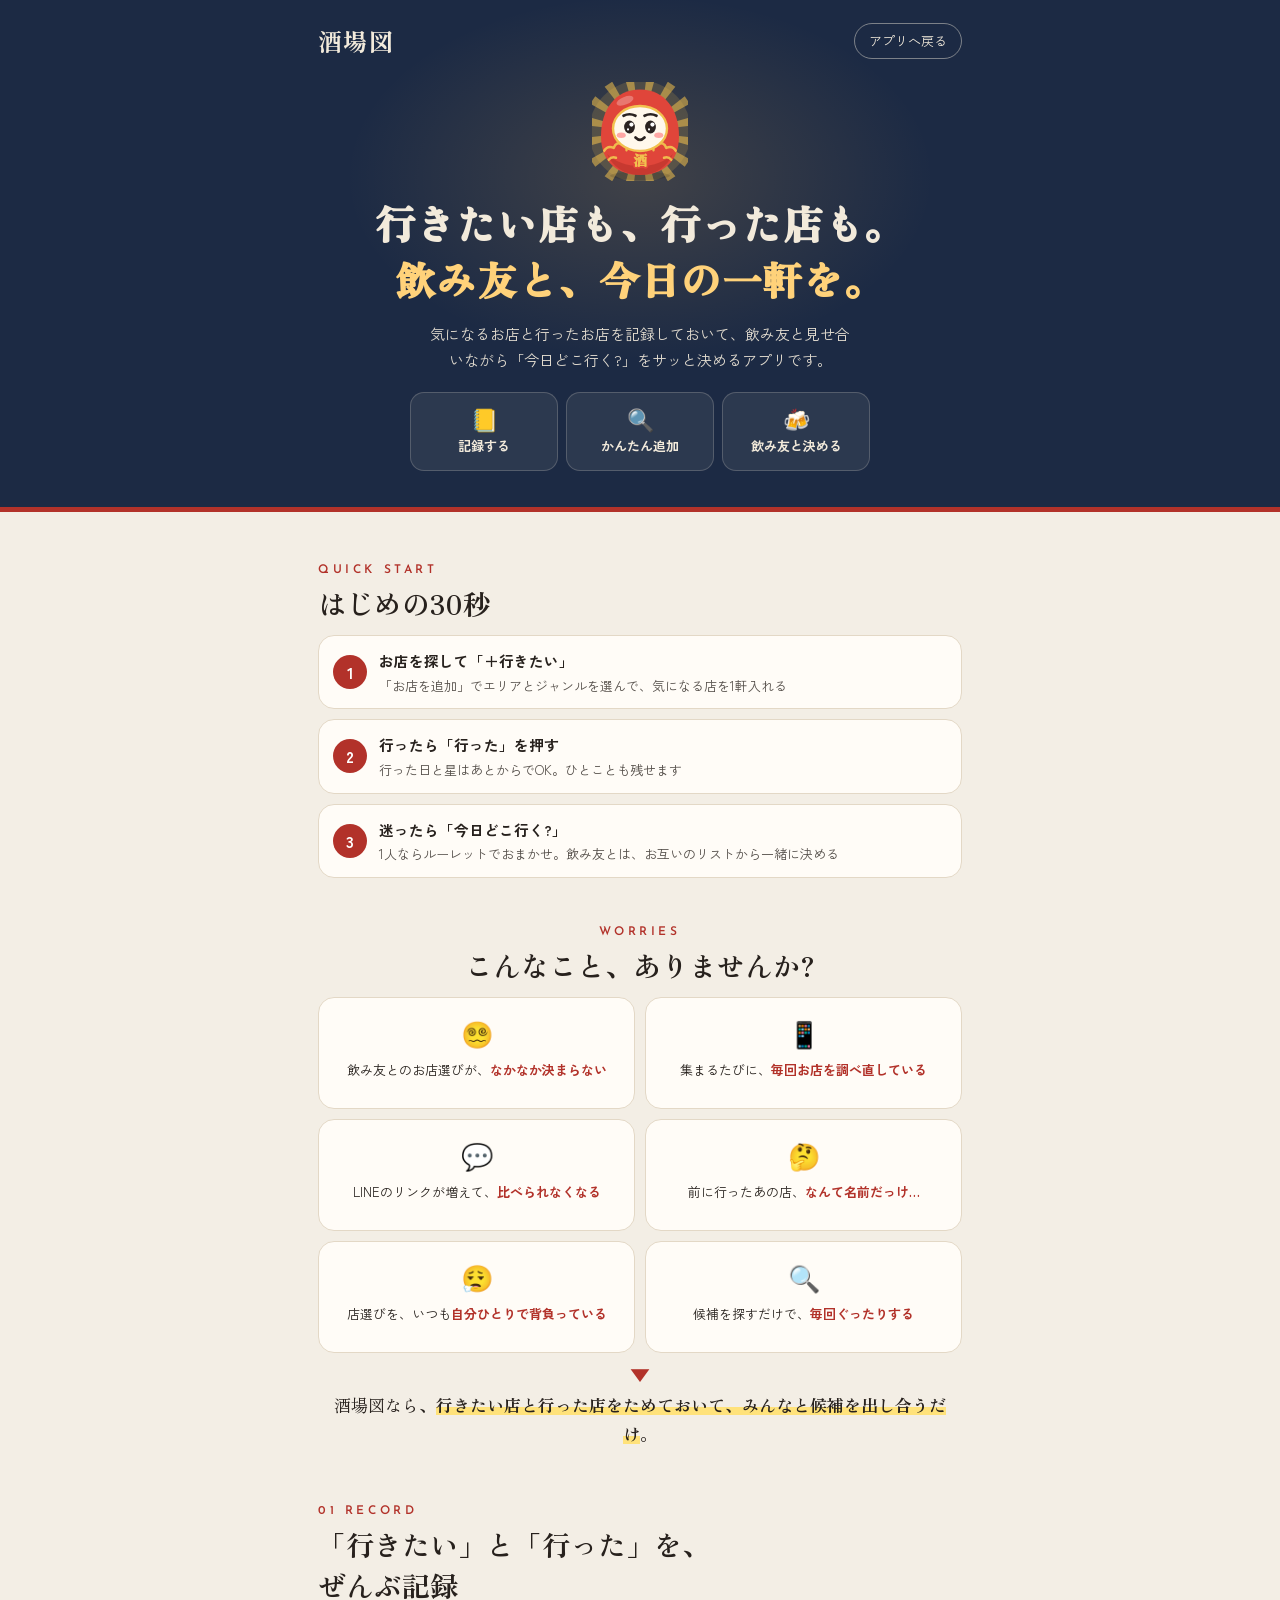
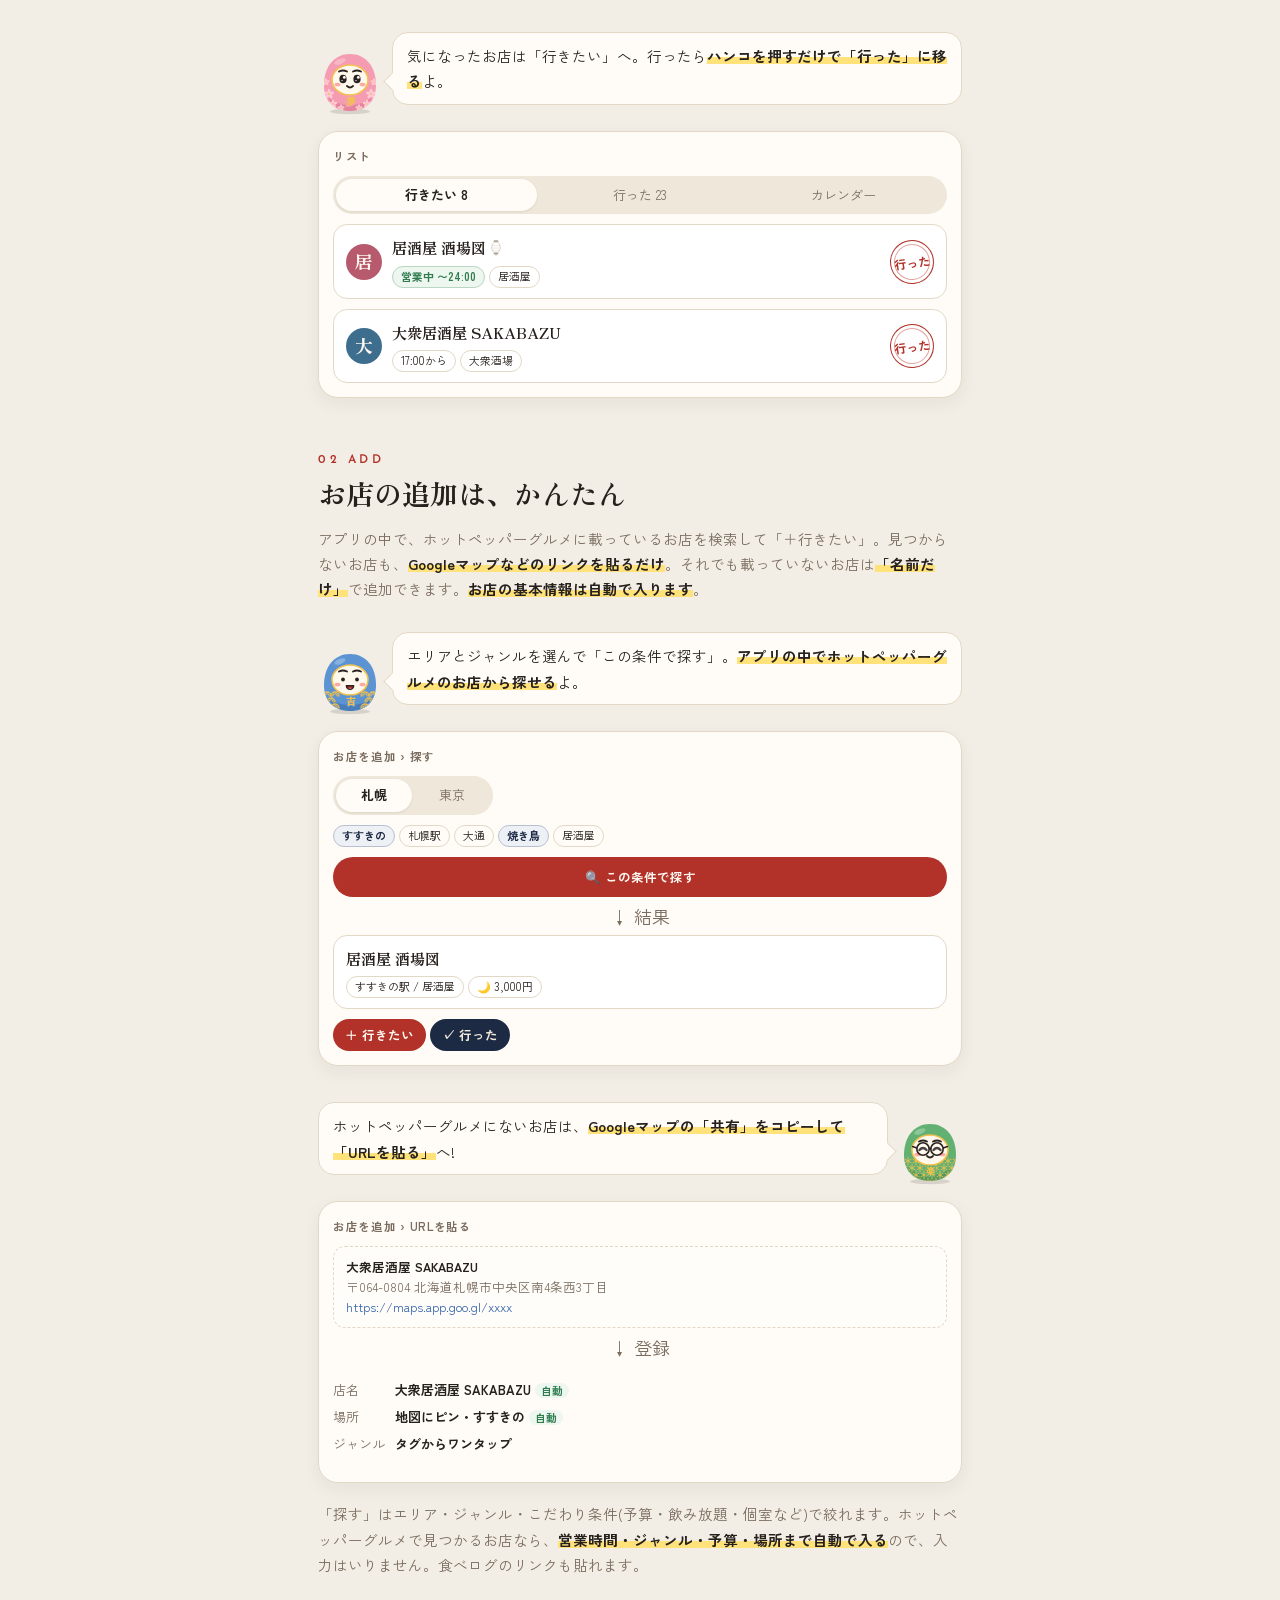
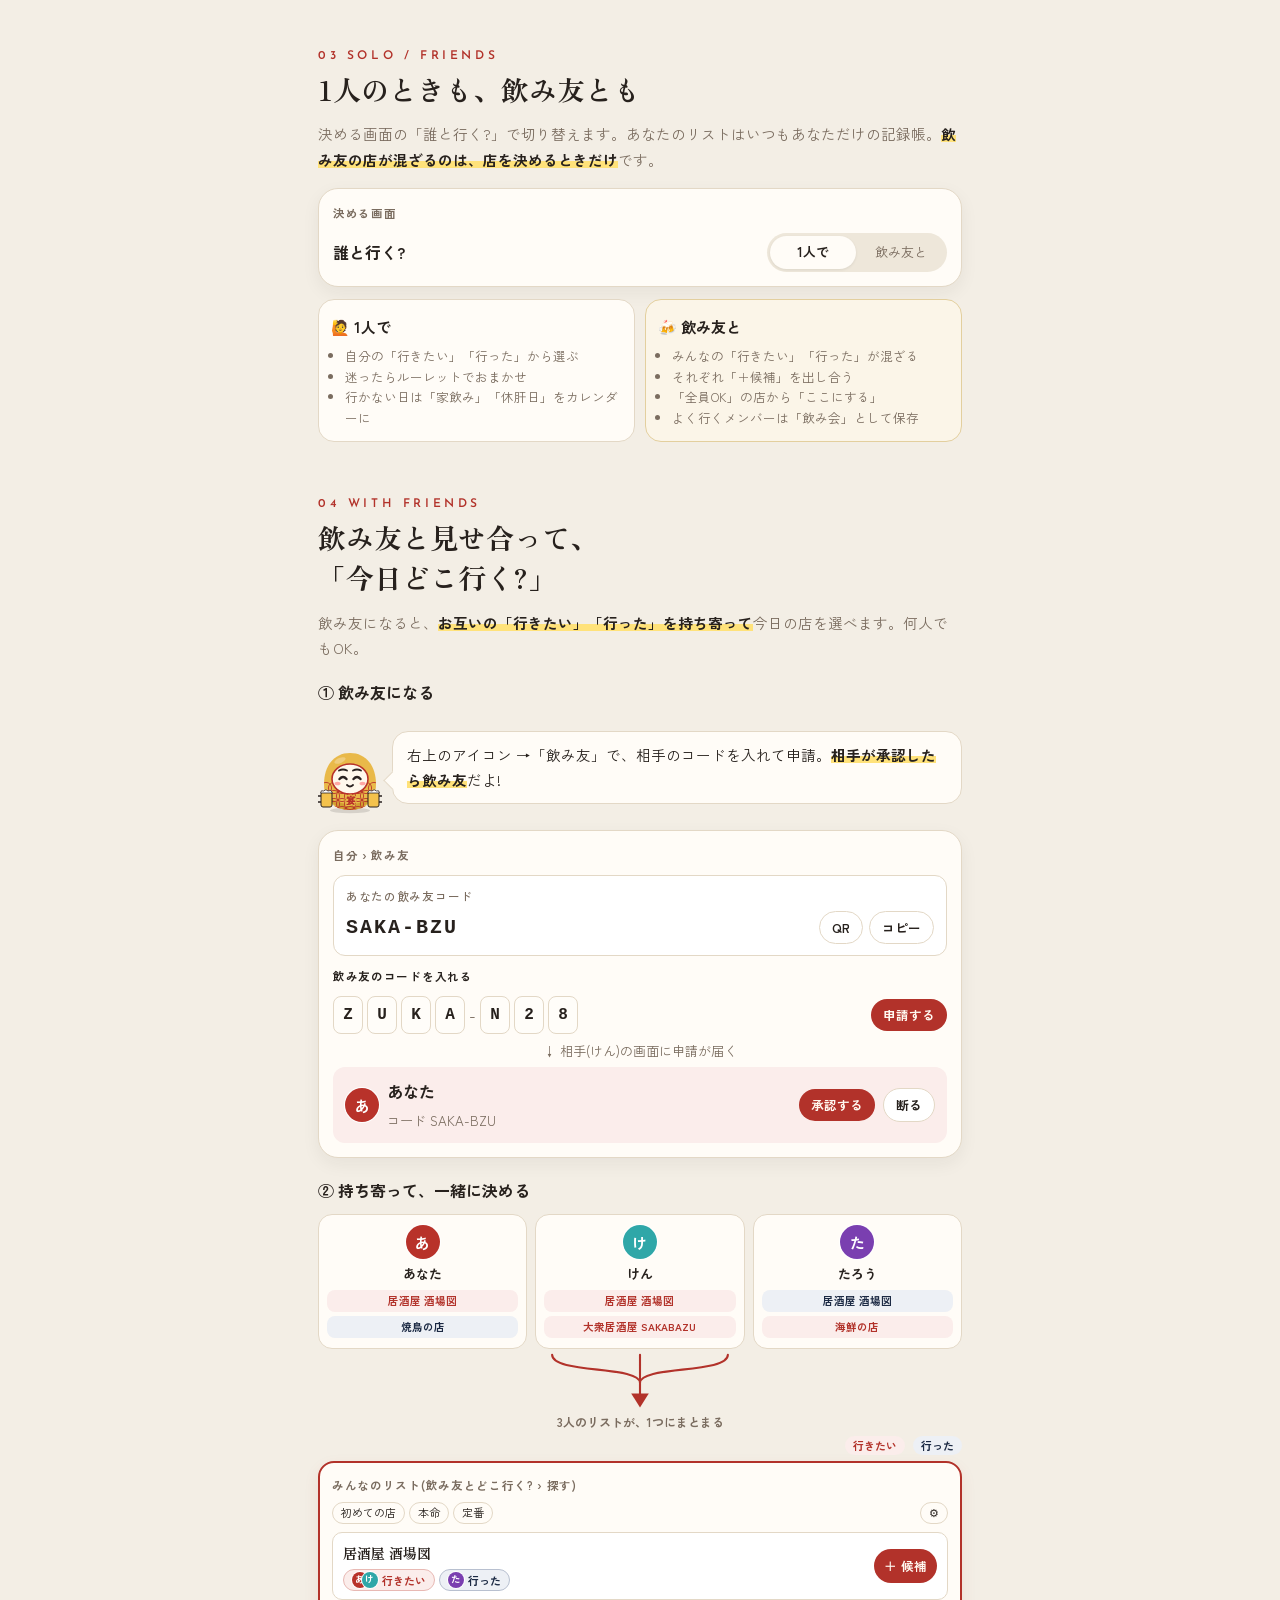
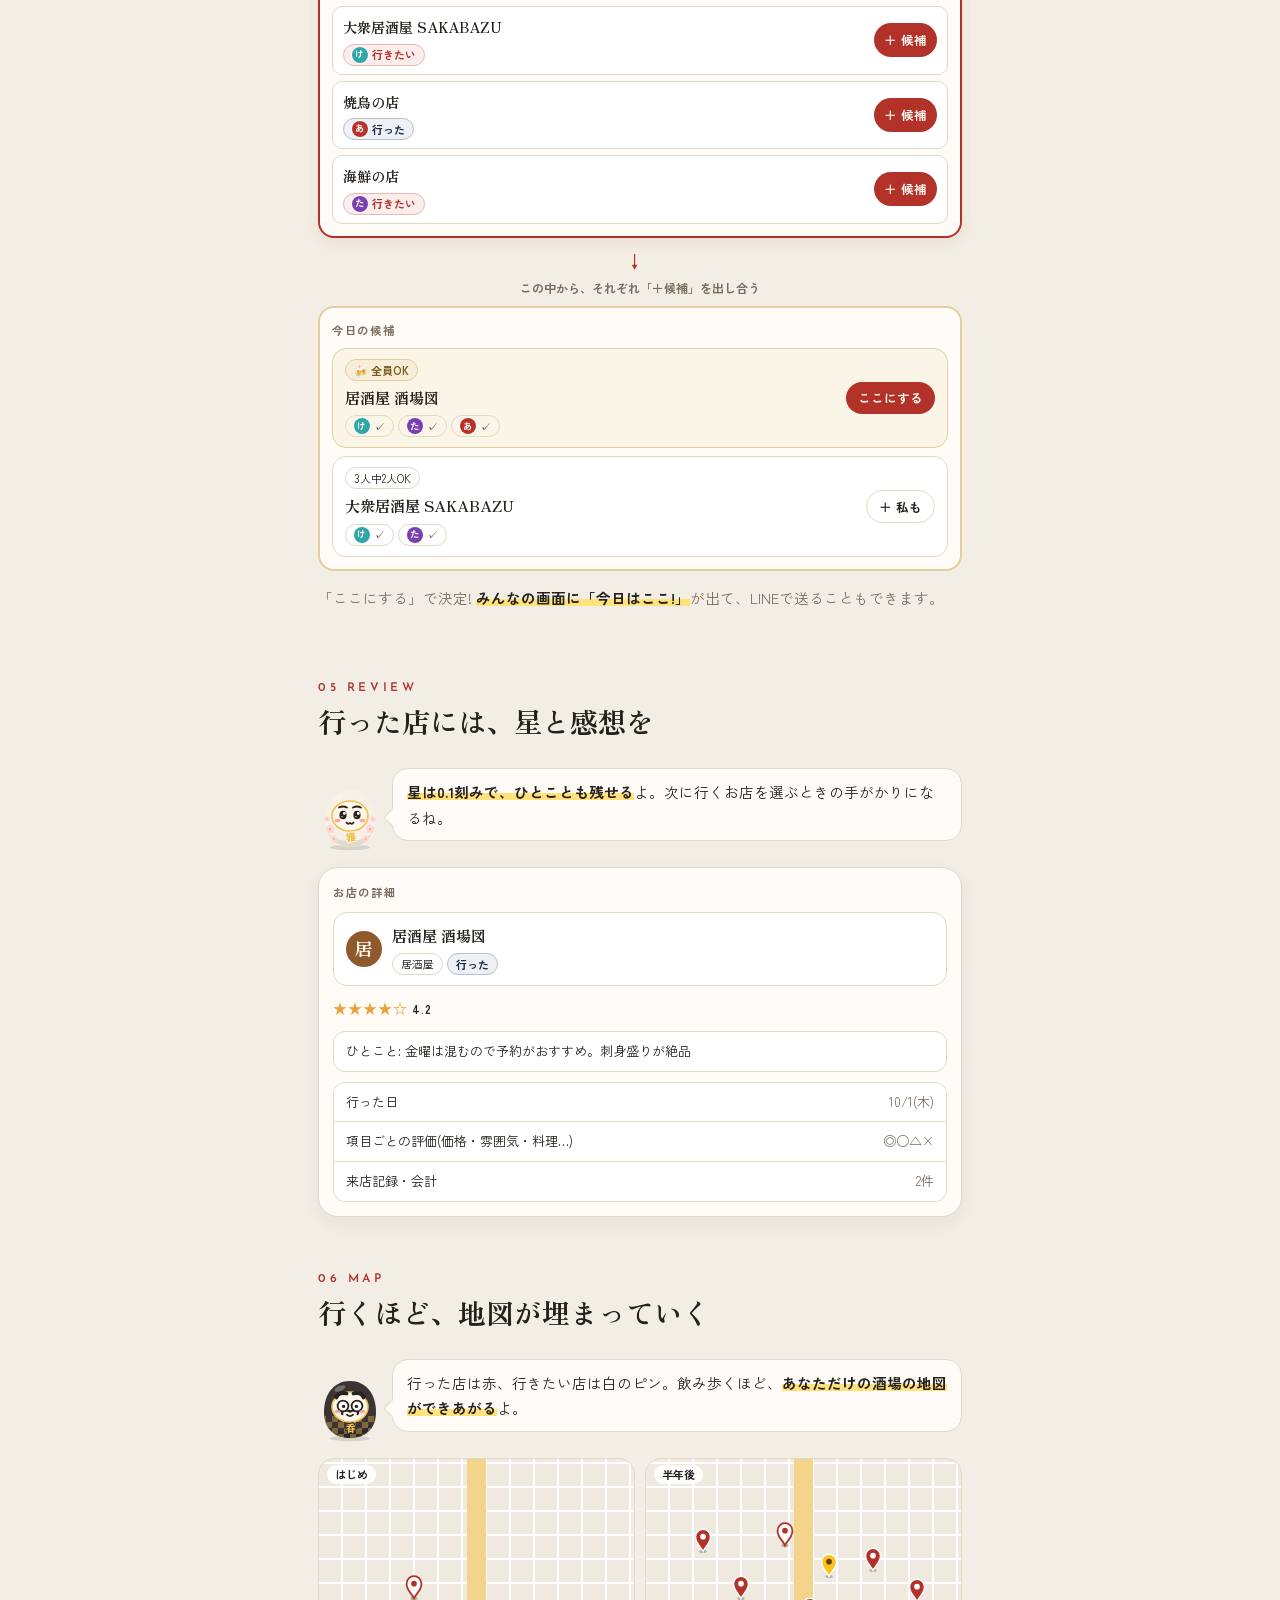
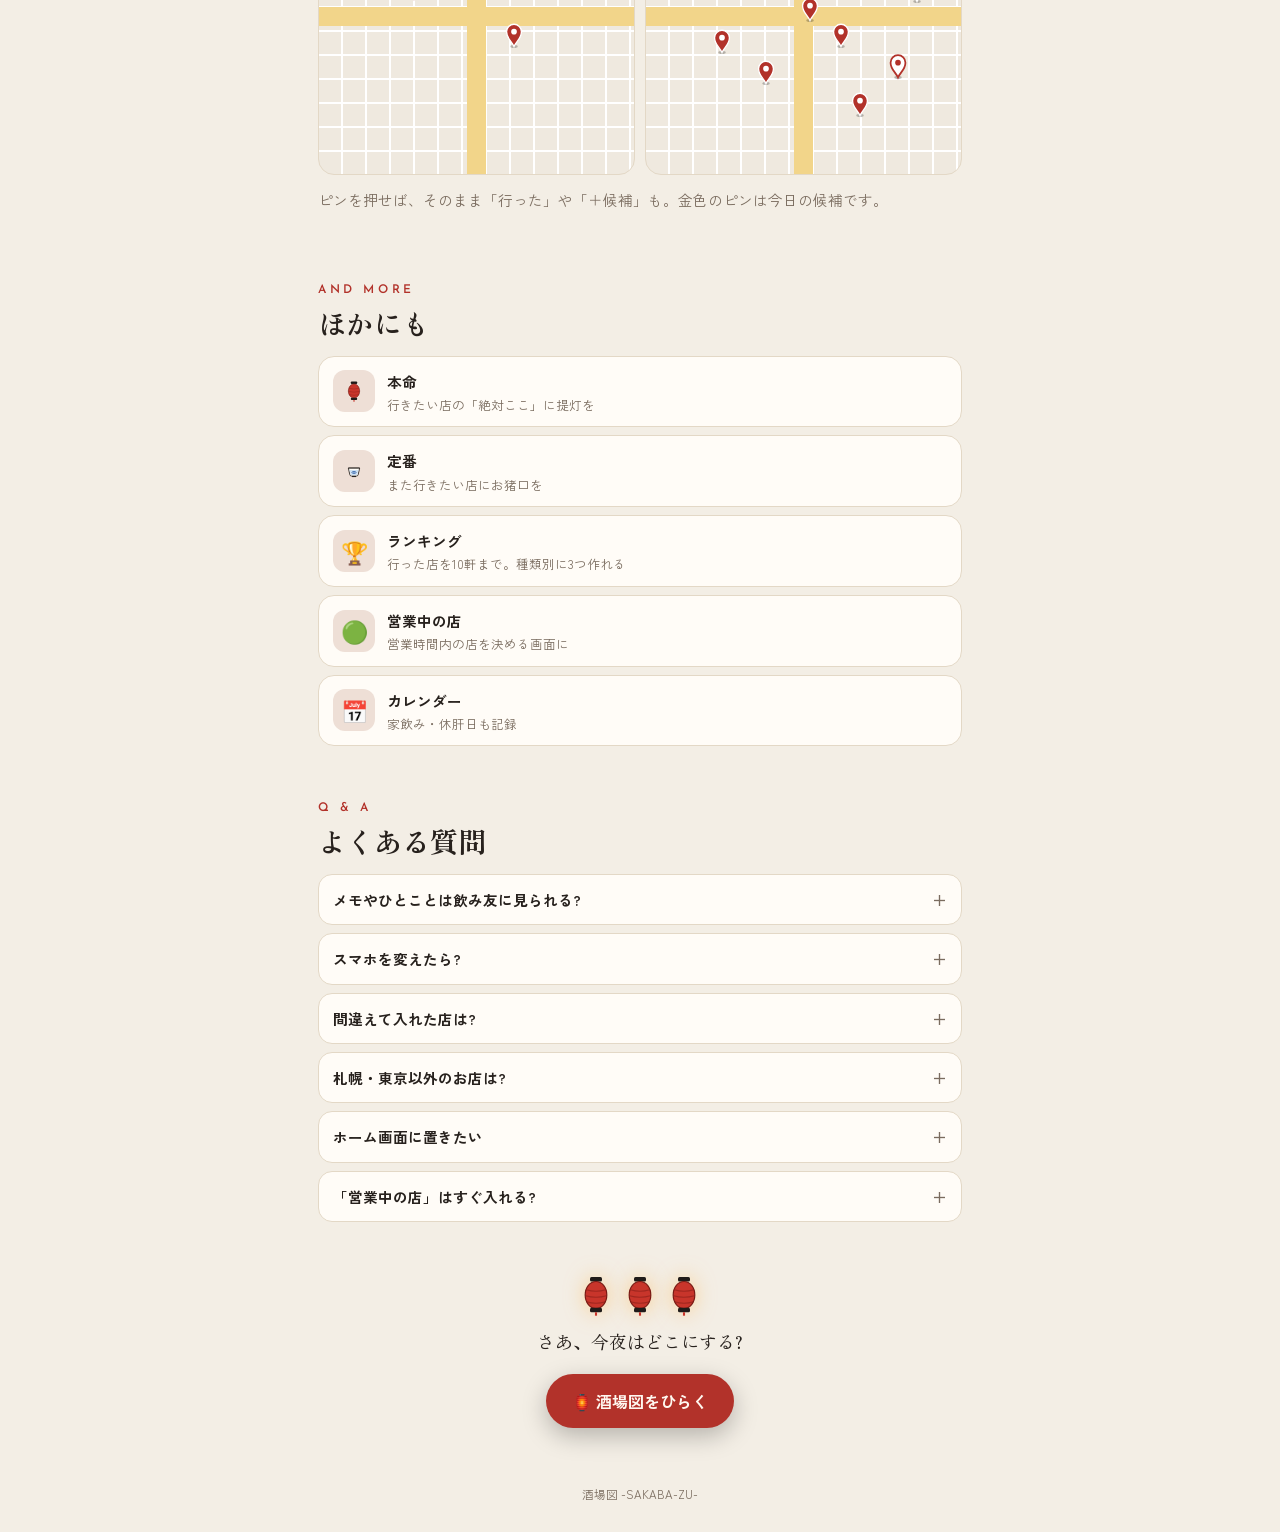
==== guide.html @ 50659da1 "使い方トップ: 見出しを2行に整え、はじめの30秒を上へ、悩みカードを整理 Co-Authored-By: Claude Sonnet 5.5 <noreply@anthropic.com>" ====
<!doctype html>
<html lang="ja">
<head>
<meta charset="utf-8">
<meta name="viewport" content="width=device-width, initial-scale=1, viewport-fit=cover">
<meta name="theme-color" content="#1C2A44">
<title>酒場図の使い方</title>
<link rel="icon" href="icon-192.png">
<link rel="preconnect" href="https://fonts.googleapis.com">
<link rel="preconnect" href="https://fonts.gstatic.com" crossorigin>
<link href="https://fonts.googleapis.com/css2?family=Zen+Antique&family=Shippori+Mincho+B1:wght@800&family=Josefin+Sans:wght@600&family=Zen+Old+Mincho:wght@500;700&family=Zen+Kaku+Gothic+New:wght@400;500;700&display=swap" rel="stylesheet">
<style>
:root{--bg:#F3EEE5;--card:#FFFCF7;--ink:#27211D;--sub:#7A6C5F;--line:#E3D8C6;--red:#B2322A;--on-red:#FFF8F0;--indigo:#1C2A44;--on-indigo:#F2EADB;--gold:#B98A35;--green:#2F7D4F;--blue:#2E5FA8;
  --serif:"Zen Old Mincho","Hiragino Mincho ProN","Yu Mincho",serif;--brush:"Zen Antique","Hiragino Mincho ProN",serif;--sans:"Zen Kaku Gothic New","Hiragino Sans",sans-serif}
*{box-sizing:border-box}
html{scroll-behavior:smooth}
body{margin:0;background:var(--bg);color:var(--ink);font-family:var(--sans);line-height:1.75;-webkit-font-smoothing:antialiased}
a{color:inherit}
.wrap{max-width:680px;margin:0 auto;padding:0 18px}
.dm-zzz,.dm-f{display:none}
.dm-f.dm-normal{display:inline}
/* hero */
.hero{position:relative;overflow:hidden;color:var(--on-indigo);background:radial-gradient(420px 260px at 50% 35%,rgba(255,190,90,.16),transparent 70%),var(--indigo);padding:20px 0 36px;border-bottom:5px solid var(--red)}
.top{display:flex;justify-content:space-between;align-items:center}
.logo{font-family:"Shippori Mincho B1",var(--serif);font-weight:800;font-size:24px;letter-spacing:.06em;text-decoration:none}
.back{font-size:13px;text-decoration:none;border:1px solid rgba(242,234,219,.45);border-radius:999px;padding:6px 14px}
.hero-in{display:grid;gap:14px;justify-items:center;text-align:center;margin-top:20px}
.hero .dm{width:96px}
.hero h1{margin:0;font-family:var(--brush);font-size:clamp(21px,6.3vw,40px);line-height:1.4;letter-spacing:.02em}
.hero h1 em{font-style:normal;color:#FFD27A}
.hero p{margin:0;max-width:28em;opacity:.92;font-size:15px}
.points{display:grid;grid-template-columns:repeat(3,1fr);gap:8px;width:100%;max-width:460px;margin-top:4px}
.points a{display:grid;gap:4px;justify-items:center;text-decoration:none;background:rgba(242,234,219,.08);border:1px solid rgba(242,234,219,.2);border-radius:14px;padding:12px 4px;font-size:13px;font-weight:700}
.points b{font-size:22px;line-height:1.2}
.cta{display:inline-flex;align-items:center;gap:8px;background:var(--red);color:var(--on-red);text-decoration:none;font-weight:700;padding:13px 26px;border-radius:999px;box-shadow:0 8px 24px rgba(0,0,0,.25);font-size:16px}
/* sections */
section{padding:40px 0 4px}
.kicker{display:inline-block;font-family:"Josefin Sans",sans-serif;font-weight:600;letter-spacing:.3em;font-size:12px;color:var(--red)}
h2{margin:2px 0 12px;font-family:var(--serif);font-size:clamp(22px,6vw,28px);line-height:1.45}
.lead{margin:0 0 16px;color:var(--sub);font-size:14.5px}
.say{display:flex;gap:10px;align-items:flex-end;margin:0 0 16px}
.say.r{flex-direction:row-reverse}
.say .dm{width:64px;flex:none}
.dm svg{width:100%;height:auto;display:block}
.bub{position:relative;background:var(--card);border:1px solid var(--line);border-radius:16px;padding:10px 14px;font-size:14.5px;margin-bottom:10px}
.bub::before{content:"";position:absolute;left:-7px;bottom:16px;width:12px;height:12px;background:var(--card);border-left:1px solid var(--line);border-bottom:1px solid var(--line);transform:rotate(45deg)}
.say.r .bub::before{left:auto;right:-7px;transform:rotate(-135deg)}
/* mock screens */
.mock{background:var(--card);border:1px solid var(--line);border-radius:20px;padding:14px;box-shadow:0 6px 18px rgba(39,33,29,.06);display:grid;gap:10px}
.mock-t{font-size:11.5px;font-weight:700;color:var(--sub);letter-spacing:.06em}
.seg{display:flex;background:#EEE7DA;border-radius:999px;padding:3px;gap:2px;font-size:13px}
.seg span{flex:1;text-align:center;padding:5px 0;border-radius:999px;color:var(--sub)}
.seg .on{background:var(--card);color:var(--ink);font-weight:700;box-shadow:0 1px 3px rgba(0,0,0,.08)}
.shop{display:flex;align-items:center;gap:10px;padding:10px 12px;border:1px solid var(--line);border-radius:14px;background:#fff}
.crest{width:36px;height:36px;border-radius:50%;display:grid;place-items:center;color:#FFF8EF;font-family:var(--brush);font-size:18px;flex:none}
.shop .nm{font-family:var(--serif);font-weight:700;font-size:15px}
.shop .mid{flex:1;min-width:0;display:grid;gap:4px}
.pills{display:flex;gap:4px;flex-wrap:wrap}
.p{display:inline-flex;align-items:center;gap:2px;font-size:11px;border:1px solid var(--line);border-radius:999px;padding:0 8px;height:22px;line-height:1;color:var(--ink);white-space:nowrap}
.p.open{color:var(--green);border-color:#B9D6C3;background:#EEF6F0;font-weight:700}
.p.want{color:var(--red);border-color:#E8B9B4;background:#FBEDEB;font-weight:700}
.p.went{color:var(--indigo);border-color:#B8C0D0;background:#EDF0F5;font-weight:700}
.p.ok{color:#7B5A1E;border-color:#E3CF9E;background:#F7EED9;font-weight:700}
.stamp{width:44px;height:44px;border-radius:50%;border:1.5px solid var(--red);color:var(--red);display:grid;place-items:center;font-size:12px;font-weight:700;transform:rotate(-8deg);box-shadow:inset 0 0 0 3px #fff,inset 0 0 0 4px #E3A49E;flex:none}
.stars{color:#E8A33A;font-size:14px;letter-spacing:1px}
.stars small{color:var(--ink);font-weight:700;margin-left:4px}
.btn{display:inline-block;border-radius:999px;padding:5px 12px;font-size:12.5px;font-weight:700;white-space:nowrap}
.btn.red{background:var(--red);color:var(--on-red)}
.btn.navy{background:var(--indigo);color:var(--on-indigo)}
.btn.line{border:1px solid var(--line);background:#fff}
.av{width:16px;height:16px;border-radius:50%;display:inline-grid;place-items:center;color:#fff;font-size:9.5px;font-weight:700;line-height:1;margin-right:2px;box-shadow:0 0 0 1px #fff}
.paste{border:1.5px dashed var(--line);border-radius:12px;padding:10px 12px;font-size:12.5px;color:var(--sub);line-height:1.6;background:#FFFDF9}
.paste b{color:var(--ink)}
.paste .u{color:var(--blue);word-break:break-all}
.arrow{text-align:center;color:var(--sub);font-size:18px;line-height:1}
.filled{display:grid;grid-template-columns:auto 1fr;gap:4px 10px;font-size:13px}
.filled dt{color:var(--sub)}
.filled dd{margin:0;font-weight:700}
.filled dd .auto{font-size:10.5px;font-weight:700;color:var(--green);background:#EEF6F0;border-radius:999px;padding:0 6px;margin-left:4px}
.memo{border:1px solid var(--line);border-radius:12px;padding:8px 12px;font-size:13px;background:#fff}
.rows{display:grid;border:1px solid var(--line);border-radius:12px;overflow:hidden;font-size:13px}
.rows div{display:flex;justify-content:space-between;padding:8px 12px;background:#fff;border-top:1px solid var(--line)}
.rows div:first-child{border-top:0}
.rows span{color:var(--sub)}
/* more */
.steps{list-style:none;margin:0;padding:0;display:grid;gap:10px;counter-reset:st}
.steps li{counter-increment:st;display:grid;grid-template-columns:34px 1fr;gap:2px 12px;align-items:center;background:var(--card);border:1px solid var(--line);border-radius:16px;padding:12px 14px}
.steps li::before{content:counter(st);grid-row:span 2;width:34px;height:34px;border-radius:50%;background:var(--red);color:#fff;display:grid;place-items:center;font-weight:700;font-size:16px}
.steps b{font-size:14.5px}
.steps span{font-size:13px;color:color-mix(in srgb,var(--ink) 78%,var(--bg));line-height:1.6}
.more{display:grid;gap:8px}
.mo{background:var(--card);border:1px solid var(--line);border-radius:16px;padding:12px 14px;display:grid;grid-template-columns:42px 1fr;grid-template-rows:auto auto;column-gap:12px;row-gap:1px;align-items:center}
.mo i{grid-row:span 2;width:42px;height:42px;border-radius:12px;background:color-mix(in srgb,var(--red) 8%,var(--bg));display:grid;place-items:center}
.mo b{font-size:14.5px;align-self:end}
.mo span{font-size:12.5px;color:var(--sub);line-height:1.55;align-self:start}
.mo i{font-style:normal;font-size:22px}
.mo svg{width:16px;height:22px}
/* faq */
details{background:var(--card);border:1px solid var(--line);border-radius:14px;padding:0 14px;margin-bottom:8px}
summary{cursor:pointer;list-style:none;padding:12px 0;font-weight:700;font-size:14.5px;display:flex;justify-content:space-between;gap:10px}
summary::-webkit-details-marker{display:none}
summary::after{content:"＋";color:var(--sub)}
details[open] summary::after{content:"−"}
details p{margin:0 0 12px;font-size:13.5px;color:var(--sub)}
.end{text-align:center;padding:40px 0 56px}
.end .dm{width:100px;margin:0 auto 8px}
.end p{margin:0 0 16px;font-family:var(--serif);font-size:18px}
footer{text-align:center;font-size:11.5px;color:var(--sub);padding:0 0 28px}
.choko .ck-body{fill:#FFFDF8;stroke:#27211D;stroke-width:1.3}.choko .ck-sake{fill:#CFE2F3}.choko .ck-ring{fill:none;stroke:#2E5FA8;stroke-width:1.2}.choko .ck-dot{fill:#2E5FA8}.choko .ck-foot{fill:#27211D}.choko .ck-rim{stroke:#27211D;fill:none}
.lan-cap{fill:#1F1B19}.lan-body{fill:#C8352B;stroke:#7A1A14;stroke-width:.8}.lan-rib{fill:none;stroke:#7A1A14;stroke-width:.8;opacity:.5}.lan-tas{stroke:#C8352B;stroke-width:1.4}
.mk{background:linear-gradient(transparent 58%,#FFE27A 58%,#FFE27A 92%,transparent 92%);font-weight:700;color:var(--ink)}
.wq{text-align:center;margin-top:0}
#worry>.kicker{display:block;text-align:center;margin-bottom:2px}
.wr{align-content:start;min-height:112px}
.worries{display:grid;grid-template-columns:1fr 1fr;gap:10px}
.wr{background:var(--card);border:1px solid var(--line);border-radius:16px;padding:12px;display:grid;gap:4px;justify-items:center;text-align:center}
.wr i{font-style:normal;font-size:26px}
.wr p{margin:0;font-size:13px;line-height:1.6;text-wrap:balance}
.wr b{color:var(--red)}
.solve{text-align:center;margin-top:12px}
.solve-ar{display:block;color:var(--red);font-size:20px;line-height:1}
.solve p{margin:6px 0 0;font-family:var(--serif);font-size:17px;line-height:1.7}
.bring{display:grid;grid-template-columns:repeat(3,1fr);gap:8px}
.bp{background:var(--card);border:1px solid var(--line);border-radius:14px;padding:10px 8px;display:grid;justify-items:center;gap:4px;text-align:center}
.bp b{font-size:13px}
.bp ul{list-style:none;margin:0;padding:0;display:grid;gap:4px;width:100%}
.bp li{font-size:10.5px;line-height:1.35;border-radius:8px;padding:4px 4px;font-weight:700}
.wa,.lg.wa{background:#FBEDEB;color:var(--red)}
.we,.lg.we{background:#EDF0F5;color:var(--indigo)}
.bring-ar{text-align:center;color:var(--red);font-weight:700;letter-spacing:.6em;margin:8px 0;font-size:18px}
.bring-ar small{display:block;letter-spacing:0;color:var(--sub);font-weight:400;font-size:12px}
.bring-to{background:var(--card);border:2px solid #E3CF9E;border-radius:16px;padding:12px;display:grid;gap:8px}
.bt{display:flex;align-items:center;gap:8px;font-family:var(--serif)}
.bt b{font-size:15px}
.bring-lg{display:flex;gap:8px;justify-content:flex-end;margin:6px 0 14px}
.lg{font-size:11px;font-weight:700;border-radius:999px;padding:0 8px}
.tgl{margin-bottom:2px}
.tgl .gear{margin-left:auto}
.mg{display:flex;align-items:center;gap:8px}
.mg-l{flex:1;min-width:0;display:grid;gap:4px}
.mg-l b{font-family:var(--serif);font-size:14px}
.mg-b{flex:none;padding:6px 10px}
.lan-off svg{width:12px;height:17px;vertical-align:-2px}
.lan-off .lan-body{fill:none;stroke:#B5A898}.lan-off .lan-cap{fill:#B5A898}.lan-off .lan-rib{stroke:#B5A898}.lan-off .lan-tas{stroke:#B5A898}
.sub-h{margin:18px 0 10px;font-size:16px}
.who{display:flex;align-items:center;justify-content:space-between;gap:10px}
.seg.sm{flex:0 0 auto;width:180px}
.vs{display:grid;grid-template-columns:1fr 1fr;gap:10px}
.vs-c{background:var(--card);border:1px solid var(--line);border-radius:16px;padding:12px}
.vs-c.f{border-color:#E3CF9E;background:#FBF5E8}
.vs-h{font-size:15px}
.vs ul{margin:6px 0 0;padding-left:1.1em;font-size:12.5px;color:var(--sub);line-height:1.65}
.code{border:1px solid var(--line);border-radius:12px;padding:10px 12px;background:#fff;display:grid;gap:4px}
.code-r{display:flex;align-items:center;gap:6px}
.code-r b{flex:1;font-family:ui-monospace,Menlo,Consolas,monospace;font-size:20px;letter-spacing:.1em}
.boxes{display:flex;align-items:center;gap:4px}
.boxes i{font-style:normal;flex:1;max-width:30px;height:38px;border:1.5px solid var(--line);border-radius:8px;display:grid;place-items:center;font-weight:700;font-family:ui-monospace,Menlo,Consolas,monospace;background:#FFFDF9}
.boxes em{font-style:normal;color:var(--sub)}
.boxes .btn{margin-left:auto}
.req{display:flex;align-items:center;gap:8px;padding:10px 12px;border-radius:12px;background:#FBEDEB}
.req small{color:var(--sub)}
.av.big{width:34px;height:34px;font-size:15px;margin:0}
.maps{display:grid;grid-template-columns:1fr 1fr;gap:10px}
.mapm{position:relative;aspect-ratio:1;border-radius:16px;border:1px solid var(--line);overflow:hidden;background:
  linear-gradient(90deg,transparent 47%,#F2D58A 47% 53%,transparent 53%),
  linear-gradient(0deg,transparent 47%,#F2D58A 47% 53%,transparent 53%),
  repeating-linear-gradient(90deg,transparent 0 22px,#fff 22px 24px),repeating-linear-gradient(0deg,transparent 0 22px,#fff 22px 24px),#EFE9DF}
.mlab{position:absolute;left:8px;top:6px;font-size:11px;font-weight:700;background:rgba(255,255,255,.9);border-radius:999px;padding:0 8px;z-index:2}
.pin{position:absolute;width:18px;height:26px;transform:translate(-50%,-100%)}
.pin svg{width:100%;height:100%;overflow:visible}
.pin .pm-b{fill:#B2322A;stroke:#fff;stroke-width:1.8}.pin .pm-d{fill:#fff}.pin .pm-sh{fill:#000;opacity:.25}
.pin.w .pm-b{fill:#fff;stroke:#B2322A;stroke-width:2.4}.pin.w .pm-d{fill:#B2322A}
.pin.g .pm-b{fill:#FFC21A;stroke:#fff;stroke-width:1.8}.pin.g .pm-d{fill:#5A4300}
.merge-ar{margin:4px 0 0;text-align:center}
.merge-ar svg{width:100%;max-width:330px;height:58px;display:block;margin:0 auto}
.merge-ar small,.bring-ar small{display:block;color:var(--sub);font-size:12px;font-weight:700;letter-spacing:0}
.merged{background:var(--card);border:2px solid var(--red);border-radius:16px;padding:12px;display:grid;gap:6px;margin-top:6px;box-shadow:0 6px 16px rgba(178,50,42,.08)}
.mg{padding:8px 10px;border-radius:10px;background:#fff;border:1px solid var(--line)}
.avs{display:inline-flex;margin-right:2px}.avs .av{margin-right:0}.avs .av+.av{margin-left:-6px}
.crest{line-height:1;padding-bottom:.1em;box-sizing:border-box}
.end-lan{display:flex;gap:14px;justify-content:center;margin-bottom:10px}
.end-lan svg{width:30px;height:42px;filter:drop-shadow(0 0 10px rgba(255,179,71,.5))}
</style>
</head>
<body>
<header class="hero">
  <div class="wrap">
    <div class="top"><a class="logo" href="sakabazu.html">酒場図</a><a class="back" href="sakabazu.html">アプリへ戻る</a></div>
    <div class="hero-in">
      <span class="dm"><svg viewBox="0 0 64 66" aria-hidden="true"><defs><clipPath id="dmc1"><path d="M32 5C48.5 5 58 18.5 58 36C58 53.5 47 62 32 62C17 62 6 53.5 6 36C6 18.5 15.5 5 32 5Z"/></clipPath></defs><g class="dm-body">
  <g class="dm-goko"><circle cx="32" cy="33" r="34" fill="#F2C14E" opacity=".16"/><path d="M32 33L69.74308292730258 37.411313992764605L68.55819859040234 43.3681298132645Z" fill="#F2C14E" opacity=".55"/><path d="M32 33L65.18192503041972 51.519175232056234L61.80765991900882 56.5691198425549Z" fill="#F2C14E" opacity=".55"/><path d="M32 33L55.5691198425549 62.80765991900881L50.519175232056234 66.18192503041973Z" fill="#F2C14E" opacity=".55"/><path d="M32 33L42.36812981326451 69.55819859040234L36.411313992764605 70.74308292730258Z" fill="#F2C14E" opacity=".55"/><path d="M32 33L27.588686007235395 70.74308292730258L21.631870186735497 69.55819859040234Z" fill="#F2C14E" opacity=".55"/><path d="M32 33L13.48082476794378 66.18192503041973L8.430880157445106 62.80765991900883Z" fill="#F2C14E" opacity=".55"/><path d="M32 33L2.1923400809911797 56.5691198425549L-1.1819250304197269 51.51917523205623Z" fill="#F2C14E" opacity=".55"/><path d="M32 33L-4.558198590402341 43.368129813264524L-5.743082927302574 37.41131399276462Z" fill="#F2C14E" opacity=".55"/><path d="M32 33L-5.743082927302581 28.588686007235392L-4.558198590402341 22.63187018673549Z" fill="#F2C14E" opacity=".55"/><path d="M32 33L-1.1819250304197269 14.48082476794378L2.1923400809911726 9.43088015744511Z" fill="#F2C14E" opacity=".55"/><path d="M32 33L8.430880157445095 3.1923400809911833L13.48082476794377 -0.18192503041972685Z" fill="#F2C14E" opacity=".55"/><path d="M32 33L21.631870186735476 -3.558198590402341L27.58868600723538 -4.743082927302574Z" fill="#F2C14E" opacity=".55"/><path d="M32 33L36.411313992764605 -4.743082927302581L42.36812981326451 -3.558198590402341Z" fill="#F2C14E" opacity=".55"/><path d="M32 33L50.51917523205621 -0.18192503041973396L55.56911984255489 3.1923400809911726Z" fill="#F2C14E" opacity=".55"/><path d="M32 33L61.80765991900881 9.430880157445095L65.18192503041973 14.48082476794377Z" fill="#F2C14E" opacity=".55"/><path d="M32 33L68.55819859040234 22.631870186735476L69.74308292730257 28.588686007235378Z" fill="#F2C14E" opacity=".55"/></g>
  <ellipse cx="32" cy="62.5" rx="20" ry="2.8" fill="#000" opacity=".12"/>
  
  <path d="M32 5C48.5 5 58 18.5 58 36C58 53.5 47 62 32 62C17 62 6 53.5 6 36C6 18.5 15.5 5 32 5Z" fill="#E0453A"/>
  <path d="M10 48C14 57 22 62 32 62C42 62 50 57 54 48C49 53 41 56 32 56C23 56 15 53 10 48Z" fill="#B8322A" opacity=".6"/>
  <g clip-path="url(#dmc1)"><path d="M8 46q2.5-4 6.5-2q1.5-4.5 6-2.5q3 .5 2.5 4" fill="none" stroke="#F2C14E" stroke-width="1.6" stroke-linecap="round" stroke-linejoin="round" opacity="0.95"/><path d="M11 52q2-2.5 5-1.5" fill="none" stroke="#F2C14E" stroke-width="1.6" stroke-linecap="round" stroke-linejoin="round" opacity="0.95"/><path d="M56 46q-2.5-4-6.5-2q-1.5-4.5-6-2.5q-3 .5-2.5 4" fill="none" stroke="#F2C14E" stroke-width="1.6" stroke-linecap="round" stroke-linejoin="round" opacity="0.95"/><path d="M53 52q-2-2.5-5-1.5" fill="none" stroke="#F2C14E" stroke-width="1.6" stroke-linecap="round" stroke-linejoin="round" opacity="0.95"/></g>
  <ellipse cx="22" cy="12.5" rx="6" ry="2.6" fill="#fff" opacity=".28" transform="rotate(-22 22 12.5)"/>
  <ellipse cx="32" cy="31" rx="18" ry="15" fill="#FFF8EC" stroke="#F2C14E" stroke-width="1.6"/>
  
  <text x="32" y="56" text-anchor="middle" font-size="9.5" font-weight="700" font-family="Zen Antique, serif" fill="#F2C14E" stroke="#E0453A" stroke-width="2.2" paint-order="stroke">酒</text>
  <path d="M21 22.5Q25 20.5 29 22.5" fill="none" stroke="#2A2220" stroke-width="1.8" stroke-linecap="round" stroke-linejoin="round" opacity="1"/><path d="M35 22.5Q39 20.5 43 22.5" fill="none" stroke="#2A2220" stroke-width="1.8" stroke-linecap="round" stroke-linejoin="round" opacity="1"/>
  <g class="dm-f dm-normal"><g class="dm-eyes"><ellipse cx="25" cy="30" rx="3.6" ry="4.3" fill="#2A2220"/><ellipse cx="39" cy="30" rx="3.6" ry="4.3" fill="#2A2220"/>
      <circle cx="26.3" cy="28.4" r="1.4" fill="#fff"/><circle cx="40.3" cy="28.4" r="1.4" fill="#fff"/><circle cx="24" cy="31.6" r=".7" fill="#fff"/><circle cx="38" cy="31.6" r=".7" fill="#fff"/></g><path d="M29 37Q32 40 35 37" fill="none" stroke="#2A2220" stroke-width="1.8" stroke-linecap="round" stroke-linejoin="round" opacity="1"/><ellipse cx="19.5" cy="35.5" rx="3" ry="1.8" fill="#FF8C8C" opacity="0.75"/><ellipse cx="44.5" cy="35.5" rx="3" ry="1.8" fill="#FF8C8C" opacity="0.75"/></g>
  <g class="dm-f dm-happy"><path d="M21.5 31Q25 26.5 28.5 31" fill="none" stroke="#2A2220" stroke-width="2.4" stroke-linecap="round" stroke-linejoin="round" opacity="1"/><path d="M35.5 31Q39 26.5 42.5 31" fill="none" stroke="#2A2220" stroke-width="2.4" stroke-linecap="round" stroke-linejoin="round" opacity="1"/>
    <path d="M28.5 36.5Q32 43 35.5 36.5Z" fill="#B8322A" stroke="#2A2220" stroke-width="1.3" stroke-linejoin="round"/><ellipse cx="19.5" cy="35.5" rx="3" ry="1.8" fill="#FF8C8C" opacity="1"/><ellipse cx="44.5" cy="35.5" rx="3" ry="1.8" fill="#FF8C8C" opacity="1"/></g>
  <g class="dm-f dm-sleep"><path d="M21.5 30Q25 33 28.5 30" fill="none" stroke="#2A2220" stroke-width="2" stroke-linecap="round" stroke-linejoin="round" opacity="1"/><path d="M35.5 30Q39 33 42.5 30" fill="none" stroke="#2A2220" stroke-width="2" stroke-linecap="round" stroke-linejoin="round" opacity="1"/><ellipse cx="32" cy="38.6" rx="1.5" ry="1.1" fill="#2A2220" opacity=".7"/><ellipse cx="19.5" cy="35.5" rx="3" ry="1.8" fill="#FF8C8C" opacity="0.4"/><ellipse cx="44.5" cy="35.5" rx="3" ry="1.8" fill="#FF8C8C" opacity="0.4"/></g>
  </g>
  <g class="dm-zzz" fill="currentColor" font-weight="900" font-family="sans-serif"><text x="50" y="10" font-size="7">z</text><text x="55" y="4" font-size="9">z</text></g>
  </svg></span>
      <h1>行きたい店も、行った店も。<br><em>飲み友と、今日の一軒を。</em></h1>
      <p>気になるお店と行ったお店を記録しておいて、飲み友と見せ合いながら「今日どこ行く?」をサッと決めるアプリです。</p>
      <div class="points">
        <a href="#record"><b>📒</b>記録する</a>
        <a href="#add"><b>🔍</b>かんたん追加</a>
        <a href="#friends"><b>🍻</b>飲み友と決める</a>
      </div>
    </div>
  </div>
</header>

<main class="wrap">
  <section id="start">
    <span class="kicker">QUICK START</span>
    <h2>はじめの30秒</h2>
    <ol class="steps">
      <li><b>お店を探して「＋行きたい」</b><span>「お店を追加」でエリアとジャンルを選んで、気になる店を1軒入れる</span></li>
      <li><b>行ったら「行った」を押す</b><span>行った日と星はあとからでOK。ひとことも残せます</span></li>
      <li><b>迷ったら「今日どこ行く?」</b><span>1人ならルーレットでおまかせ。飲み友とは、お互いのリストから一緒に決める</span></li>
    </ol>
  </section>

  <section id="worry">
    <span class="kicker">WORRIES</span>
    <h2 class="wq">こんなこと、ありませんか?</h2>
    <div class="worries">
      <div class="wr"><i>😵‍💫</i><p>飲み友とのお店選びが、<b>なかなか決まらない</b></p></div>
      <div class="wr"><i>📱</i><p>集まるたびに、<b>毎回お店を調べ直している</b></p></div>
      <div class="wr"><i>💬</i><p>LINEのリンクが増えて、<b>比べられなくなる</b></p></div>
      <div class="wr"><i>🤔</i><p>前に行ったあの店、<b>なんて名前だっけ…</b></p></div>
      <div class="wr"><i>😮‍💨</i><p>店選びを、いつも<b>自分ひとりで背負っている</b></p></div>
      <div class="wr"><i>🔍</i><p>候補を探すだけで、<b>毎回ぐったりする</b></p></div>
    </div>
    <div class="solve"><span class="solve-ar">▼</span><p>酒場図なら、<span class="mk">行きたい店と行った店をためておいて、みんなと候補を出し合うだけ</span>。</p></div>
  </section>

  <!-- 1 記録 -->
  <section id="record">
    <span class="kicker">01 RECORD</span>
    <h2>「行きたい」と「行った」を、<br>ぜんぶ記録</h2>
    <div class="say"><span class="dm"><svg viewBox="0 0 64 66" aria-hidden="true"><defs><clipPath id="dmc2"><path d="M32 5C48.5 5 58 18.5 58 36C58 53.5 47 62 32 62C17 62 6 53.5 6 36C6 18.5 15.5 5 32 5Z"/></clipPath></defs><g class="dm-body">
  
  <ellipse cx="32" cy="62.5" rx="20" ry="2.8" fill="#000" opacity=".12"/>
  
  <path d="M32 5C48.5 5 58 18.5 58 36C58 53.5 47 62 32 62C17 62 6 53.5 6 36C6 18.5 15.5 5 32 5Z" fill="#F59CB2"/>
  <path d="M10 48C14 57 22 62 32 62C42 62 50 57 54 48C49 53 41 56 32 56C23 56 15 53 10 48Z" fill="#D9758F" opacity=".6"/>
  <g clip-path="url(#dmc2)"><g transform="translate(11 45) scale(1)"><ellipse cx="0" cy="-2.7" rx="1.5" ry="2.5" fill="#FFC9D6" transform="rotate(0)"/><ellipse cx="0" cy="-2.7" rx="1.5" ry="2.5" fill="#FFC9D6" transform="rotate(72)"/><ellipse cx="0" cy="-2.7" rx="1.5" ry="2.5" fill="#FFC9D6" transform="rotate(144)"/><ellipse cx="0" cy="-2.7" rx="1.5" ry="2.5" fill="#FFC9D6" transform="rotate(216)"/><ellipse cx="0" cy="-2.7" rx="1.5" ry="2.5" fill="#FFC9D6" transform="rotate(288)"/><circle r=".9" fill="#F2C14E"/></g><g transform="translate(53 45) scale(1)"><ellipse cx="0" cy="-2.7" rx="1.5" ry="2.5" fill="#FFC9D6" transform="rotate(0)"/><ellipse cx="0" cy="-2.7" rx="1.5" ry="2.5" fill="#FFC9D6" transform="rotate(72)"/><ellipse cx="0" cy="-2.7" rx="1.5" ry="2.5" fill="#FFC9D6" transform="rotate(144)"/><ellipse cx="0" cy="-2.7" rx="1.5" ry="2.5" fill="#FFC9D6" transform="rotate(216)"/><ellipse cx="0" cy="-2.7" rx="1.5" ry="2.5" fill="#FFC9D6" transform="rotate(288)"/><circle r=".9" fill="#F2C14E"/></g><g transform="translate(15 55) scale(0.85)"><ellipse cx="0" cy="-2.7" rx="1.5" ry="2.5" fill="#FFC9D6" transform="rotate(0)"/><ellipse cx="0" cy="-2.7" rx="1.5" ry="2.5" fill="#FFC9D6" transform="rotate(72)"/><ellipse cx="0" cy="-2.7" rx="1.5" ry="2.5" fill="#FFC9D6" transform="rotate(144)"/><ellipse cx="0" cy="-2.7" rx="1.5" ry="2.5" fill="#FFC9D6" transform="rotate(216)"/><ellipse cx="0" cy="-2.7" rx="1.5" ry="2.5" fill="#FFC9D6" transform="rotate(288)"/><circle r=".9" fill="#F2C14E"/></g><g transform="translate(49 55) scale(0.85)"><ellipse cx="0" cy="-2.7" rx="1.5" ry="2.5" fill="#FFC9D6" transform="rotate(0)"/><ellipse cx="0" cy="-2.7" rx="1.5" ry="2.5" fill="#FFC9D6" transform="rotate(72)"/><ellipse cx="0" cy="-2.7" rx="1.5" ry="2.5" fill="#FFC9D6" transform="rotate(144)"/><ellipse cx="0" cy="-2.7" rx="1.5" ry="2.5" fill="#FFC9D6" transform="rotate(216)"/><ellipse cx="0" cy="-2.7" rx="1.5" ry="2.5" fill="#FFC9D6" transform="rotate(288)"/><circle r=".9" fill="#F2C14E"/></g><g transform="translate(8 33) scale(0.7)"><ellipse cx="0" cy="-2.7" rx="1.5" ry="2.5" fill="#FFC9D6" transform="rotate(0)"/><ellipse cx="0" cy="-2.7" rx="1.5" ry="2.5" fill="#FFC9D6" transform="rotate(72)"/><ellipse cx="0" cy="-2.7" rx="1.5" ry="2.5" fill="#FFC9D6" transform="rotate(144)"/><ellipse cx="0" cy="-2.7" rx="1.5" ry="2.5" fill="#FFC9D6" transform="rotate(216)"/><ellipse cx="0" cy="-2.7" rx="1.5" ry="2.5" fill="#FFC9D6" transform="rotate(288)"/><circle r=".9" fill="#F2C14E"/></g><g transform="translate(56 33) scale(0.7)"><ellipse cx="0" cy="-2.7" rx="1.5" ry="2.5" fill="#FFC9D6" transform="rotate(0)"/><ellipse cx="0" cy="-2.7" rx="1.5" ry="2.5" fill="#FFC9D6" transform="rotate(72)"/><ellipse cx="0" cy="-2.7" rx="1.5" ry="2.5" fill="#FFC9D6" transform="rotate(144)"/><ellipse cx="0" cy="-2.7" rx="1.5" ry="2.5" fill="#FFC9D6" transform="rotate(216)"/><ellipse cx="0" cy="-2.7" rx="1.5" ry="2.5" fill="#FFC9D6" transform="rotate(288)"/><circle r=".9" fill="#F2C14E"/></g><g transform="translate(23 59) scale(0.7)"><ellipse cx="0" cy="-2.7" rx="1.5" ry="2.5" fill="#FFC9D6" transform="rotate(0)"/><ellipse cx="0" cy="-2.7" rx="1.5" ry="2.5" fill="#FFC9D6" transform="rotate(72)"/><ellipse cx="0" cy="-2.7" rx="1.5" ry="2.5" fill="#FFC9D6" transform="rotate(144)"/><ellipse cx="0" cy="-2.7" rx="1.5" ry="2.5" fill="#FFC9D6" transform="rotate(216)"/><ellipse cx="0" cy="-2.7" rx="1.5" ry="2.5" fill="#FFC9D6" transform="rotate(288)"/><circle r=".9" fill="#F2C14E"/></g><g transform="translate(41 59) scale(0.7)"><ellipse cx="0" cy="-2.7" rx="1.5" ry="2.5" fill="#FFC9D6" transform="rotate(0)"/><ellipse cx="0" cy="-2.7" rx="1.5" ry="2.5" fill="#FFC9D6" transform="rotate(72)"/><ellipse cx="0" cy="-2.7" rx="1.5" ry="2.5" fill="#FFC9D6" transform="rotate(144)"/><ellipse cx="0" cy="-2.7" rx="1.5" ry="2.5" fill="#FFC9D6" transform="rotate(216)"/><ellipse cx="0" cy="-2.7" rx="1.5" ry="2.5" fill="#FFC9D6" transform="rotate(288)"/><circle r=".9" fill="#F2C14E"/></g></g>
  <ellipse cx="22" cy="12.5" rx="6" ry="2.6" fill="#fff" opacity=".28" transform="rotate(-22 22 12.5)"/>
  <ellipse cx="32" cy="31" rx="18" ry="15" fill="#FFF8EC" stroke="#F2C14E" stroke-width="1.6"/>
  
  <text x="32" y="56" text-anchor="middle" font-size="9.5" font-weight="700" font-family="Zen Antique, serif" fill="#F2C14E" stroke="#F59CB2" stroke-width="2.2" paint-order="stroke">夢</text>
  <path d="M21 22.5Q25 20.5 29 22.5" fill="none" stroke="#2A2220" stroke-width="1.8" stroke-linecap="round" stroke-linejoin="round" opacity="1"/><path d="M35 22.5Q39 20.5 43 22.5" fill="none" stroke="#2A2220" stroke-width="1.8" stroke-linecap="round" stroke-linejoin="round" opacity="1"/>
  <g class="dm-f dm-normal"><g class="dm-eyes"><ellipse cx="25" cy="30" rx="3.6" ry="4.3" fill="#2A2220"/><ellipse cx="39" cy="30" rx="3.6" ry="4.3" fill="#2A2220"/>
      <circle cx="26.3" cy="28.4" r="1.4" fill="#fff"/><circle cx="40.3" cy="28.4" r="1.4" fill="#fff"/><circle cx="24" cy="31.6" r=".7" fill="#fff"/><circle cx="38" cy="31.6" r=".7" fill="#fff"/></g><path d="M29 37Q32 40 35 37" fill="none" stroke="#2A2220" stroke-width="1.8" stroke-linecap="round" stroke-linejoin="round" opacity="1"/><ellipse cx="19.5" cy="35.5" rx="3" ry="1.8" fill="#FF8C8C" opacity="0.75"/><ellipse cx="44.5" cy="35.5" rx="3" ry="1.8" fill="#FF8C8C" opacity="0.75"/></g>
  <g class="dm-f dm-happy"><path d="M21.5 31Q25 26.5 28.5 31" fill="none" stroke="#2A2220" stroke-width="2.4" stroke-linecap="round" stroke-linejoin="round" opacity="1"/><path d="M35.5 31Q39 26.5 42.5 31" fill="none" stroke="#2A2220" stroke-width="2.4" stroke-linecap="round" stroke-linejoin="round" opacity="1"/>
    <path d="M28.5 36.5Q32 43 35.5 36.5Z" fill="#B8322A" stroke="#2A2220" stroke-width="1.3" stroke-linejoin="round"/><ellipse cx="19.5" cy="35.5" rx="3" ry="1.8" fill="#FF8C8C" opacity="1"/><ellipse cx="44.5" cy="35.5" rx="3" ry="1.8" fill="#FF8C8C" opacity="1"/></g>
  <g class="dm-f dm-sleep"><path d="M21.5 30Q25 33 28.5 30" fill="none" stroke="#2A2220" stroke-width="2" stroke-linecap="round" stroke-linejoin="round" opacity="1"/><path d="M35.5 30Q39 33 42.5 30" fill="none" stroke="#2A2220" stroke-width="2" stroke-linecap="round" stroke-linejoin="round" opacity="1"/><ellipse cx="32" cy="38.6" rx="1.5" ry="1.1" fill="#2A2220" opacity=".7"/><ellipse cx="19.5" cy="35.5" rx="3" ry="1.8" fill="#FF8C8C" opacity="0.4"/><ellipse cx="44.5" cy="35.5" rx="3" ry="1.8" fill="#FF8C8C" opacity="0.4"/></g>
  </g>
  <g class="dm-zzz" fill="currentColor" font-weight="900" font-family="sans-serif"><text x="50" y="10" font-size="7">z</text><text x="55" y="4" font-size="9">z</text></g>
  </svg></span><p class="bub">気になったお店は「行きたい」へ。行ったら<span class="mk">ハンコを押すだけで「行った」に移る</span>よ。</p></div>
    <div class="mock">
      <span class="mock-t">リスト</span>
      <div class="seg"><span class="on">行きたい 8</span><span>行った 23</span><span>カレンダー</span></div>
      <div class="shop"><span class="crest" style="background:#B85A6E">居</span><div class="mid"><span class="nm">居酒屋 酒場図 <span class="lan-off"><svg class="lan" viewBox="0 0 20 28" aria-hidden="true"><rect class="lan-cap" x="6" y="2" width="8" height="3" rx="1"/><ellipse class="lan-body" cx="10" cy="14" rx="7.2" ry="9"/><path class="lan-rib" d="M3.6 10.5Q10 12.5 16.4 10.5M3 14.5Q10 16.5 17 14.5M3.6 18.5Q10 20.5 16.4 18.5"/><rect class="lan-cap" x="6" y="22.5" width="8" height="3" rx="1"/><path class="lan-tas" d="M10 25.5v2.3"/></svg></span></span><div class="pills"><span class="p open">営業中 〜24:00</span><span class="p">居酒屋</span></div></div><span class="stamp">行った</span></div>
      <div class="shop"><span class="crest" style="background:#3E6E8E">大</span><div class="mid"><span class="nm">大衆居酒屋 SAKABAZU</span><div class="pills"><span class="p">17:00から</span><span class="p">大衆酒場</span></div></div><span class="stamp">行った</span></div>
    </div>
  </section>

  <!-- 2 追加 -->
  <section id="add">
    <span class="kicker">02 ADD</span>
    <h2>お店の追加は、かんたん</h2>
    <p class="lead">アプリの中で、ホットペッパーグルメに載っているお店を検索して「＋行きたい」。見つからないお店も、<span class="mk">Googleマップなどのリンクを貼るだけ</span>。それでも載っていないお店は<span class="mk">「名前だけ」</span>で追加できます。<span class="mk">お店の基本情報は自動で入ります</span>。</p>

    <div class="say"><span class="dm"><svg viewBox="0 0 64 66" aria-hidden="true"><defs><clipPath id="dmc3"><path d="M32 5C48.5 5 58 18.5 58 36C58 53.5 47 62 32 62C17 62 6 53.5 6 36C6 18.5 15.5 5 32 5Z"/></clipPath></defs><g class="dm-body">
  
  <ellipse cx="32" cy="62.5" rx="20" ry="2.8" fill="#000" opacity=".12"/>
  
  <path d="M32 5C48.5 5 58 18.5 58 36C58 53.5 47 62 32 62C17 62 6 53.5 6 36C6 18.5 15.5 5 32 5Z" fill="#5B93D3"/>
  <path d="M10 48C14 57 22 62 32 62C42 62 50 57 54 48C49 53 41 56 32 56C23 56 15 53 10 48Z" fill="#3C6FAA" opacity=".6"/>
  <g clip-path="url(#dmc3)"><path d="M5 47a4 4 0 0 1 8 0" fill="none" stroke="#F2C14E" stroke-width="1.3" stroke-linecap="round" stroke-linejoin="round" opacity="0.95"/><path d="M6.8 47a2.2 2.2 0 0 1 4.4 0" fill="none" stroke="#F2C14E" stroke-width="1.1" stroke-linecap="round" stroke-linejoin="round" opacity="0.95"/><path d="M13 47a4 4 0 0 1 8 0" fill="none" stroke="#F2C14E" stroke-width="1.3" stroke-linecap="round" stroke-linejoin="round" opacity="0.95"/><path d="M14.8 47a2.2 2.2 0 0 1 4.4 0" fill="none" stroke="#F2C14E" stroke-width="1.1" stroke-linecap="round" stroke-linejoin="round" opacity="0.95"/><path d="M1 53a4 4 0 0 1 8 0" fill="none" stroke="#F2C14E" stroke-width="1.3" stroke-linecap="round" stroke-linejoin="round" opacity="0.95"/><path d="M2.8 53a2.2 2.2 0 0 1 4.4 0" fill="none" stroke="#F2C14E" stroke-width="1.1" stroke-linecap="round" stroke-linejoin="round" opacity="0.95"/><path d="M9 53a4 4 0 0 1 8 0" fill="none" stroke="#F2C14E" stroke-width="1.3" stroke-linecap="round" stroke-linejoin="round" opacity="0.95"/><path d="M10.8 53a2.2 2.2 0 0 1 4.4 0" fill="none" stroke="#F2C14E" stroke-width="1.1" stroke-linecap="round" stroke-linejoin="round" opacity="0.95"/><path d="M5 59a4 4 0 0 1 8 0" fill="none" stroke="#F2C14E" stroke-width="1.3" stroke-linecap="round" stroke-linejoin="round" opacity="0.95"/><path d="M6.8 59a2.2 2.2 0 0 1 4.4 0" fill="none" stroke="#F2C14E" stroke-width="1.1" stroke-linecap="round" stroke-linejoin="round" opacity="0.95"/><path d="M13 59a4 4 0 0 1 8 0" fill="none" stroke="#F2C14E" stroke-width="1.3" stroke-linecap="round" stroke-linejoin="round" opacity="0.95"/><path d="M14.8 59a2.2 2.2 0 0 1 4.4 0" fill="none" stroke="#F2C14E" stroke-width="1.1" stroke-linecap="round" stroke-linejoin="round" opacity="0.95"/><path d="M51 47a4 4 0 0 1 8 0" fill="none" stroke="#F2C14E" stroke-width="1.3" stroke-linecap="round" stroke-linejoin="round" opacity="0.95"/><path d="M52.8 47a2.2 2.2 0 0 1 4.4 0" fill="none" stroke="#F2C14E" stroke-width="1.1" stroke-linecap="round" stroke-linejoin="round" opacity="0.95"/><path d="M43 47a4 4 0 0 1 8 0" fill="none" stroke="#F2C14E" stroke-width="1.3" stroke-linecap="round" stroke-linejoin="round" opacity="0.95"/><path d="M44.8 47a2.2 2.2 0 0 1 4.4 0" fill="none" stroke="#F2C14E" stroke-width="1.1" stroke-linecap="round" stroke-linejoin="round" opacity="0.95"/><path d="M55 53a4 4 0 0 1 8 0" fill="none" stroke="#F2C14E" stroke-width="1.3" stroke-linecap="round" stroke-linejoin="round" opacity="0.95"/><path d="M56.8 53a2.2 2.2 0 0 1 4.4 0" fill="none" stroke="#F2C14E" stroke-width="1.1" stroke-linecap="round" stroke-linejoin="round" opacity="0.95"/><path d="M47 53a4 4 0 0 1 8 0" fill="none" stroke="#F2C14E" stroke-width="1.3" stroke-linecap="round" stroke-linejoin="round" opacity="0.95"/><path d="M48.8 53a2.2 2.2 0 0 1 4.4 0" fill="none" stroke="#F2C14E" stroke-width="1.1" stroke-linecap="round" stroke-linejoin="round" opacity="0.95"/><path d="M51 59a4 4 0 0 1 8 0" fill="none" stroke="#F2C14E" stroke-width="1.3" stroke-linecap="round" stroke-linejoin="round" opacity="0.95"/><path d="M52.8 59a2.2 2.2 0 0 1 4.4 0" fill="none" stroke="#F2C14E" stroke-width="1.1" stroke-linecap="round" stroke-linejoin="round" opacity="0.95"/><path d="M43 59a4 4 0 0 1 8 0" fill="none" stroke="#F2C14E" stroke-width="1.3" stroke-linecap="round" stroke-linejoin="round" opacity="0.95"/><path d="M44.8 59a2.2 2.2 0 0 1 4.4 0" fill="none" stroke="#F2C14E" stroke-width="1.1" stroke-linecap="round" stroke-linejoin="round" opacity="0.95"/></g>
  <ellipse cx="22" cy="12.5" rx="6" ry="2.6" fill="#fff" opacity=".28" transform="rotate(-22 22 12.5)"/>
  <ellipse cx="32" cy="31" rx="18" ry="15" fill="#FFF8EC" stroke="#F2C14E" stroke-width="1.6"/>
  
  <text x="32" y="56" text-anchor="middle" font-size="9.5" font-weight="700" font-family="Zen Antique, serif" fill="#F2C14E" stroke="#5B93D3" stroke-width="2.2" paint-order="stroke">吉</text>
  <path d="M21 22.5Q25 20.5 29 22.5" fill="none" stroke="#2A2220" stroke-width="1.8" stroke-linecap="round" stroke-linejoin="round" opacity="1"/><path d="M35 22.5Q39 20.5 43 22.5" fill="none" stroke="#2A2220" stroke-width="1.8" stroke-linecap="round" stroke-linejoin="round" opacity="1"/>
  <g class="dm-f dm-normal"><g class="dm-eyes"><circle cx="25" cy="30.5" r="1.9" fill="#2A2220"/><circle cx="39" cy="30.5" r="1.9" fill="#2A2220"/></g><path d="M28.3 36.6H35.7A3.7 3.7 0 0 1 28.3 36.6Z" fill="#8E2A22" stroke="#2A2220" stroke-width="1.3" stroke-linejoin="round"/><path d="M30 39.1Q32 37.9 34 39.1Q32 40.6 30 39.1Z" fill="#F07A7A"/><ellipse cx="19.5" cy="35.5" rx="3" ry="1.8" fill="#FF8C8C" opacity="0.75"/><ellipse cx="44.5" cy="35.5" rx="3" ry="1.8" fill="#FF8C8C" opacity="0.75"/></g>
  <g class="dm-f dm-happy"><path d="M21.5 31Q25 26.5 28.5 31" fill="none" stroke="#2A2220" stroke-width="2.4" stroke-linecap="round" stroke-linejoin="round" opacity="1"/><path d="M35.5 31Q39 26.5 42.5 31" fill="none" stroke="#2A2220" stroke-width="2.4" stroke-linecap="round" stroke-linejoin="round" opacity="1"/>
    <path d="M28.5 36.5Q32 43 35.5 36.5Z" fill="#B8322A" stroke="#2A2220" stroke-width="1.3" stroke-linejoin="round"/><ellipse cx="19.5" cy="35.5" rx="3" ry="1.8" fill="#FF8C8C" opacity="1"/><ellipse cx="44.5" cy="35.5" rx="3" ry="1.8" fill="#FF8C8C" opacity="1"/></g>
  <g class="dm-f dm-sleep"><path d="M21.5 30Q25 33 28.5 30" fill="none" stroke="#2A2220" stroke-width="2" stroke-linecap="round" stroke-linejoin="round" opacity="1"/><path d="M35.5 30Q39 33 42.5 30" fill="none" stroke="#2A2220" stroke-width="2" stroke-linecap="round" stroke-linejoin="round" opacity="1"/><ellipse cx="32" cy="38.6" rx="1.5" ry="1.1" fill="#2A2220" opacity=".7"/><ellipse cx="19.5" cy="35.5" rx="3" ry="1.8" fill="#FF8C8C" opacity="0.4"/><ellipse cx="44.5" cy="35.5" rx="3" ry="1.8" fill="#FF8C8C" opacity="0.4"/></g>
  </g>
  <g class="dm-zzz" fill="currentColor" font-weight="900" font-family="sans-serif"><text x="50" y="10" font-size="7">z</text><text x="55" y="4" font-size="9">z</text></g>
  </svg></span><p class="bub">エリアとジャンルを選んで「この条件で探す」。<span class="mk">アプリの中でホットペッパーグルメのお店から探せる</span>よ。</p></div>
    <div class="mock">
      <span class="mock-t">お店を追加 › 探す</span>
      <div class="seg" style="width:160px;align-self:end"><span class="on">札幌</span><span>東京</span></div>
      <div class="pills"><span class="p went">すすきの</span><span class="p">札幌駅</span><span class="p">大通</span><span class="p went">焼き鳥</span><span class="p">居酒屋</span></div>
      <span class="btn red" style="display:block;text-align:center;padding:9px">🔍 この条件で探す</span>
      <div class="arrow">↓ 結果</div>
      <div class="shop"><div class="mid"><span class="nm">居酒屋 酒場図</span><div class="pills"><span class="p">すすきの駅 / 居酒屋</span><span class="p">🌙 3,000円</span></div></div></div>
      <div><span class="btn red">＋ 行きたい</span> <span class="btn navy">✓ 行った</span></div>
    </div>

    <div class="say r" style="margin-top:22px"><span class="dm"><svg viewBox="0 0 64 66" aria-hidden="true"><defs><clipPath id="dmc4"><path d="M32 5C48.5 5 58 18.5 58 36C58 53.5 47 62 32 62C17 62 6 53.5 6 36C6 18.5 15.5 5 32 5Z"/></clipPath></defs><g class="dm-body">
  
  <ellipse cx="32" cy="62.5" rx="20" ry="2.8" fill="#000" opacity=".12"/>
  
  <path d="M32 5C48.5 5 58 18.5 58 36C58 53.5 47 62 32 62C17 62 6 53.5 6 36C6 18.5 15.5 5 32 5Z" fill="#62B072"/>
  <path d="M10 48C14 57 22 62 32 62C42 62 50 57 54 48C49 53 41 56 32 56C23 56 15 53 10 48Z" fill="#438A52" opacity=".6"/>
  <g clip-path="url(#dmc4)"><path d="M2 38.5V45.5M-1 40.25L5 43.75M-1 43.75L5 40.25" fill="none" stroke="#F2C14E" stroke-width="0.9" stroke-linecap="round" stroke-linejoin="round" opacity="0.95"/><path d="M10 38.5V45.5M7 40.25L13 43.75M7 43.75L13 40.25" fill="none" stroke="#F2C14E" stroke-width="0.9" stroke-linecap="round" stroke-linejoin="round" opacity="0.95"/><path d="M18 38.5V45.5M15 40.25L21 43.75M15 43.75L21 40.25" fill="none" stroke="#F2C14E" stroke-width="0.9" stroke-linecap="round" stroke-linejoin="round" opacity="0.95"/><path d="M26 38.5V45.5M23 40.25L29 43.75M23 43.75L29 40.25" fill="none" stroke="#F2C14E" stroke-width="0.9" stroke-linecap="round" stroke-linejoin="round" opacity="0.95"/><path d="M34 38.5V45.5M31 40.25L37 43.75M31 43.75L37 40.25" fill="none" stroke="#F2C14E" stroke-width="0.9" stroke-linecap="round" stroke-linejoin="round" opacity="0.95"/><path d="M42 38.5V45.5M39 40.25L45 43.75M39 43.75L45 40.25" fill="none" stroke="#F2C14E" stroke-width="0.9" stroke-linecap="round" stroke-linejoin="round" opacity="0.95"/><path d="M50 38.5V45.5M47 40.25L53 43.75M47 43.75L53 40.25" fill="none" stroke="#F2C14E" stroke-width="0.9" stroke-linecap="round" stroke-linejoin="round" opacity="0.95"/><path d="M58 38.5V45.5M55 40.25L61 43.75M55 43.75L61 40.25" fill="none" stroke="#F2C14E" stroke-width="0.9" stroke-linecap="round" stroke-linejoin="round" opacity="0.95"/><path d="M6 45.5V52.5M3 47.25L9 50.75M3 50.75L9 47.25" fill="none" stroke="#F2C14E" stroke-width="0.9" stroke-linecap="round" stroke-linejoin="round" opacity="0.95"/><path d="M14 45.5V52.5M11 47.25L17 50.75M11 50.75L17 47.25" fill="none" stroke="#F2C14E" stroke-width="0.9" stroke-linecap="round" stroke-linejoin="round" opacity="0.95"/><path d="M22 45.5V52.5M19 47.25L25 50.75M19 50.75L25 47.25" fill="none" stroke="#F2C14E" stroke-width="0.9" stroke-linecap="round" stroke-linejoin="round" opacity="0.95"/><path d="M30 45.5V52.5M27 47.25L33 50.75M27 50.75L33 47.25" fill="none" stroke="#F2C14E" stroke-width="0.9" stroke-linecap="round" stroke-linejoin="round" opacity="0.95"/><path d="M38 45.5V52.5M35 47.25L41 50.75M35 50.75L41 47.25" fill="none" stroke="#F2C14E" stroke-width="0.9" stroke-linecap="round" stroke-linejoin="round" opacity="0.95"/><path d="M46 45.5V52.5M43 47.25L49 50.75M43 50.75L49 47.25" fill="none" stroke="#F2C14E" stroke-width="0.9" stroke-linecap="round" stroke-linejoin="round" opacity="0.95"/><path d="M54 45.5V52.5M51 47.25L57 50.75M51 50.75L57 47.25" fill="none" stroke="#F2C14E" stroke-width="0.9" stroke-linecap="round" stroke-linejoin="round" opacity="0.95"/><path d="M62 45.5V52.5M59 47.25L65 50.75M59 50.75L65 47.25" fill="none" stroke="#F2C14E" stroke-width="0.9" stroke-linecap="round" stroke-linejoin="round" opacity="0.95"/><path d="M2 52.5V59.5M-1 54.25L5 57.75M-1 57.75L5 54.25" fill="none" stroke="#F2C14E" stroke-width="0.9" stroke-linecap="round" stroke-linejoin="round" opacity="0.95"/><path d="M10 52.5V59.5M7 54.25L13 57.75M7 57.75L13 54.25" fill="none" stroke="#F2C14E" stroke-width="0.9" stroke-linecap="round" stroke-linejoin="round" opacity="0.95"/><path d="M18 52.5V59.5M15 54.25L21 57.75M15 57.75L21 54.25" fill="none" stroke="#F2C14E" stroke-width="0.9" stroke-linecap="round" stroke-linejoin="round" opacity="0.95"/><path d="M26 52.5V59.5M23 54.25L29 57.75M23 57.75L29 54.25" fill="none" stroke="#F2C14E" stroke-width="0.9" stroke-linecap="round" stroke-linejoin="round" opacity="0.95"/><path d="M34 52.5V59.5M31 54.25L37 57.75M31 57.75L37 54.25" fill="none" stroke="#F2C14E" stroke-width="0.9" stroke-linecap="round" stroke-linejoin="round" opacity="0.95"/><path d="M42 52.5V59.5M39 54.25L45 57.75M39 57.75L45 54.25" fill="none" stroke="#F2C14E" stroke-width="0.9" stroke-linecap="round" stroke-linejoin="round" opacity="0.95"/><path d="M50 52.5V59.5M47 54.25L53 57.75M47 57.75L53 54.25" fill="none" stroke="#F2C14E" stroke-width="0.9" stroke-linecap="round" stroke-linejoin="round" opacity="0.95"/><path d="M58 52.5V59.5M55 54.25L61 57.75M55 57.75L61 54.25" fill="none" stroke="#F2C14E" stroke-width="0.9" stroke-linecap="round" stroke-linejoin="round" opacity="0.95"/><path d="M6 59.5V66.5M3 61.25L9 64.75M3 64.75L9 61.25" fill="none" stroke="#F2C14E" stroke-width="0.9" stroke-linecap="round" stroke-linejoin="round" opacity="0.95"/><path d="M14 59.5V66.5M11 61.25L17 64.75M11 64.75L17 61.25" fill="none" stroke="#F2C14E" stroke-width="0.9" stroke-linecap="round" stroke-linejoin="round" opacity="0.95"/><path d="M22 59.5V66.5M19 61.25L25 64.75M19 64.75L25 61.25" fill="none" stroke="#F2C14E" stroke-width="0.9" stroke-linecap="round" stroke-linejoin="round" opacity="0.95"/><path d="M30 59.5V66.5M27 61.25L33 64.75M27 64.75L33 61.25" fill="none" stroke="#F2C14E" stroke-width="0.9" stroke-linecap="round" stroke-linejoin="round" opacity="0.95"/><path d="M38 59.5V66.5M35 61.25L41 64.75M35 64.75L41 61.25" fill="none" stroke="#F2C14E" stroke-width="0.9" stroke-linecap="round" stroke-linejoin="round" opacity="0.95"/><path d="M46 59.5V66.5M43 61.25L49 64.75M43 64.75L49 61.25" fill="none" stroke="#F2C14E" stroke-width="0.9" stroke-linecap="round" stroke-linejoin="round" opacity="0.95"/><path d="M54 59.5V66.5M51 61.25L57 64.75M51 64.75L57 61.25" fill="none" stroke="#F2C14E" stroke-width="0.9" stroke-linecap="round" stroke-linejoin="round" opacity="0.95"/><path d="M62 59.5V66.5M59 61.25L65 64.75M59 64.75L65 61.25" fill="none" stroke="#F2C14E" stroke-width="0.9" stroke-linecap="round" stroke-linejoin="round" opacity="0.95"/></g>
  <ellipse cx="22" cy="12.5" rx="6" ry="2.6" fill="#fff" opacity=".28" transform="rotate(-22 22 12.5)"/>
  <ellipse cx="32" cy="31" rx="18" ry="15" fill="#FFF8EC" stroke="#F2C14E" stroke-width="1.6"/>
  
  <text x="32" y="56" text-anchor="middle" font-size="9.5" font-weight="700" font-family="Zen Antique, serif" fill="#F2C14E" stroke="#62B072" stroke-width="2.2" paint-order="stroke">楽</text>
  <path d="M21 22.5Q25 20.5 29 22.5" fill="none" stroke="#2A2220" stroke-width="1.8" stroke-linecap="round" stroke-linejoin="round" opacity="1"/><path d="M35 22.5Q39 20.5 43 22.5" fill="none" stroke="#2A2220" stroke-width="1.8" stroke-linecap="round" stroke-linejoin="round" opacity="1"/>
  <g class="dm-f dm-normal"><g class="dm-eyes"><path d="M21.5 31Q25 27 28.5 31" fill="none" stroke="#2A2220" stroke-width="2.4" stroke-linecap="round" stroke-linejoin="round" opacity="1"/><path d="M35.5 31Q39 27 42.5 31" fill="none" stroke="#2A2220" stroke-width="2.4" stroke-linecap="round" stroke-linejoin="round" opacity="1"/></g><path d="M29 37Q32 40 35 37" fill="none" stroke="#2A2220" stroke-width="1.8" stroke-linecap="round" stroke-linejoin="round" opacity="1"/><ellipse cx="19.5" cy="35.5" rx="3" ry="1.8" fill="#FF8C8C" opacity="0.75"/><ellipse cx="44.5" cy="35.5" rx="3" ry="1.8" fill="#FF8C8C" opacity="0.75"/></g>
  <g class="dm-f dm-happy"><path d="M21.5 31Q25 26.5 28.5 31" fill="none" stroke="#2A2220" stroke-width="2.4" stroke-linecap="round" stroke-linejoin="round" opacity="1"/><path d="M35.5 31Q39 26.5 42.5 31" fill="none" stroke="#2A2220" stroke-width="2.4" stroke-linecap="round" stroke-linejoin="round" opacity="1"/>
    <path d="M28.5 36.5Q32 43 35.5 36.5Z" fill="#B8322A" stroke="#2A2220" stroke-width="1.3" stroke-linejoin="round"/><ellipse cx="19.5" cy="35.5" rx="3" ry="1.8" fill="#FF8C8C" opacity="1"/><ellipse cx="44.5" cy="35.5" rx="3" ry="1.8" fill="#FF8C8C" opacity="1"/></g>
  <g class="dm-f dm-sleep"><path d="M21.5 30Q25 33 28.5 30" fill="none" stroke="#2A2220" stroke-width="2" stroke-linecap="round" stroke-linejoin="round" opacity="1"/><path d="M35.5 30Q39 33 42.5 30" fill="none" stroke="#2A2220" stroke-width="2" stroke-linecap="round" stroke-linejoin="round" opacity="1"/><ellipse cx="32" cy="38.6" rx="1.5" ry="1.1" fill="#2A2220" opacity=".7"/><ellipse cx="19.5" cy="35.5" rx="3" ry="1.8" fill="#FF8C8C" opacity="0.4"/><ellipse cx="44.5" cy="35.5" rx="3" ry="1.8" fill="#FF8C8C" opacity="0.4"/></g>
  <circle cx="25" cy="30" r="6.2" fill="#fff" fill-opacity=".15" stroke="#2A2220" stroke-width="1.6"/><circle cx="39" cy="30" r="6.2" fill="#fff" fill-opacity=".15" stroke="#2A2220" stroke-width="1.6"/><path d="M31.2 29.5Q32 28.5 32.8 29.5" fill="none" stroke="#2A2220" stroke-width="1.4" stroke-linecap="round" stroke-linejoin="round" opacity="1"/><path d="M18.8 29L14.5 27.5" fill="none" stroke="#2A2220" stroke-width="1.4" stroke-linecap="round" stroke-linejoin="round" opacity="1"/><path d="M45.2 29L49.5 27.5" fill="none" stroke="#2A2220" stroke-width="1.4" stroke-linecap="round" stroke-linejoin="round" opacity="1"/></g>
  <g class="dm-zzz" fill="currentColor" font-weight="900" font-family="sans-serif"><text x="50" y="10" font-size="7">z</text><text x="55" y="4" font-size="9">z</text></g>
  </svg></span><p class="bub">ホットペッパーグルメにないお店は、<span class="mk">Googleマップの「共有」をコピーして「URLを貼る」</span>へ!</p></div>
    <div class="mock">
      <span class="mock-t">お店を追加 › URLを貼る</span>
      <div class="paste"><b>大衆居酒屋 SAKABAZU</b><br>〒064-0804 北海道札幌市中央区南4条西3丁目<br><span class="u">https://maps.app.goo.gl/xxxx</span></div>
      <div class="arrow">↓ 登録</div>
      <dl class="filled">
        <dt>店名</dt><dd>大衆居酒屋 SAKABAZU<span class="auto">自動</span></dd>
        <dt>場所</dt><dd>地図にピン・すすきの<span class="auto">自動</span></dd>
        <dt>ジャンル</dt><dd>タグからワンタップ</dd>
      </dl>
    </div>

    <p class="lead" style="margin-top:18px">「探す」はエリア・ジャンル・こだわり条件(予算・飲み放題・個室など)で絞れます。ホットペッパーグルメで見つかるお店なら、<span class="mk">営業時間・ジャンル・予算・場所まで自動で入る</span>ので、入力はいりません。食べログのリンクも貼れます。</p>
  </section>

  <!-- 3 1人と飲み友 -->
  <section id="who">
    <span class="kicker">03 SOLO / FRIENDS</span>
    <h2>1人のときも、飲み友とも</h2>
    <p class="lead">決める画面の「誰と行く?」で切り替えます。あなたのリストはいつもあなただけの記録帳。<span class="mk">飲み友の店が混ざるのは、店を決めるときだけ</span>です。</p>
    <div class="mock" style="margin-bottom:12px">
      <span class="mock-t">決める画面</span>
      <div class="who"><b>誰と行く?</b><div class="seg sm"><span class="on">1人で</span><span>飲み友と</span></div></div>
    </div>
    <div class="vs">
      <div class="vs-c"><b class="vs-h">🙋 1人で</b><ul><li>自分の「行きたい」「行った」から選ぶ</li><li>迷ったらルーレットでおまかせ</li><li>行かない日は「家飲み」「休肝日」をカレンダーに</li></ul></div>
      <div class="vs-c f"><b class="vs-h">🍻 飲み友と</b><ul><li>みんなの「行きたい」「行った」が混ざる</li><li>それぞれ「＋候補」を出し合う</li><li>「全員OK」の店から「ここにする」</li><li>よく行くメンバーは「飲み会」として保存</li></ul></div>
    </div>
  </section>

  <!-- 3 飲み友 -->
  <section id="friends">
    <span class="kicker">04 WITH FRIENDS</span>
    <h2>飲み友と見せ合って、<br>「今日どこ行く?」</h2>
    <p class="lead">飲み友になると、<span class="mk">お互いの「行きたい」「行った」を持ち寄って</span>今日の店を選べます。何人でもOK。</p>
    <h3 class="sub-h">① 飲み友になる</h3>
    <div class="say"><span class="dm"><svg viewBox="0 0 64 66" aria-hidden="true"><defs><clipPath id="dmc5"><path d="M32 5C48.5 5 58 18.5 58 36C58 53.5 47 62 32 62C17 62 6 53.5 6 36C6 18.5 15.5 5 32 5Z"/></clipPath></defs><g class="dm-body">
  
  <ellipse cx="32" cy="62.5" rx="20" ry="2.8" fill="#000" opacity=".12"/>
  
  <path d="M32 5C48.5 5 58 18.5 58 36C58 53.5 47 62 32 62C17 62 6 53.5 6 36C6 18.5 15.5 5 32 5Z" fill="#E9B949"/>
  <path d="M10 48C14 57 22 62 32 62C42 62 50 57 54 48C49 53 41 56 32 56C23 56 15 53 10 48Z" fill="#C08F22" opacity=".6"/>
  <g clip-path="url(#dmc5)"><circle cx="0" cy="40" r="5.6" fill="none" stroke="#B8322A" stroke-width="1" opacity=".85"/><circle cx="8" cy="40" r="5.6" fill="none" stroke="#B8322A" stroke-width="1" opacity=".85"/><circle cx="16" cy="40" r="5.6" fill="none" stroke="#B8322A" stroke-width="1" opacity=".85"/><circle cx="24" cy="40" r="5.6" fill="none" stroke="#B8322A" stroke-width="1" opacity=".85"/><circle cx="32" cy="40" r="5.6" fill="none" stroke="#B8322A" stroke-width="1" opacity=".85"/><circle cx="40" cy="40" r="5.6" fill="none" stroke="#B8322A" stroke-width="1" opacity=".85"/><circle cx="48" cy="40" r="5.6" fill="none" stroke="#B8322A" stroke-width="1" opacity=".85"/><circle cx="56" cy="40" r="5.6" fill="none" stroke="#B8322A" stroke-width="1" opacity=".85"/><circle cx="64" cy="40" r="5.6" fill="none" stroke="#B8322A" stroke-width="1" opacity=".85"/><circle cx="0" cy="48" r="5.6" fill="none" stroke="#B8322A" stroke-width="1" opacity=".85"/><circle cx="8" cy="48" r="5.6" fill="none" stroke="#B8322A" stroke-width="1" opacity=".85"/><circle cx="16" cy="48" r="5.6" fill="none" stroke="#B8322A" stroke-width="1" opacity=".85"/><circle cx="24" cy="48" r="5.6" fill="none" stroke="#B8322A" stroke-width="1" opacity=".85"/><circle cx="32" cy="48" r="5.6" fill="none" stroke="#B8322A" stroke-width="1" opacity=".85"/><circle cx="40" cy="48" r="5.6" fill="none" stroke="#B8322A" stroke-width="1" opacity=".85"/><circle cx="48" cy="48" r="5.6" fill="none" stroke="#B8322A" stroke-width="1" opacity=".85"/><circle cx="56" cy="48" r="5.6" fill="none" stroke="#B8322A" stroke-width="1" opacity=".85"/><circle cx="64" cy="48" r="5.6" fill="none" stroke="#B8322A" stroke-width="1" opacity=".85"/><circle cx="0" cy="56" r="5.6" fill="none" stroke="#B8322A" stroke-width="1" opacity=".85"/><circle cx="8" cy="56" r="5.6" fill="none" stroke="#B8322A" stroke-width="1" opacity=".85"/><circle cx="16" cy="56" r="5.6" fill="none" stroke="#B8322A" stroke-width="1" opacity=".85"/><circle cx="24" cy="56" r="5.6" fill="none" stroke="#B8322A" stroke-width="1" opacity=".85"/><circle cx="32" cy="56" r="5.6" fill="none" stroke="#B8322A" stroke-width="1" opacity=".85"/><circle cx="40" cy="56" r="5.6" fill="none" stroke="#B8322A" stroke-width="1" opacity=".85"/><circle cx="48" cy="56" r="5.6" fill="none" stroke="#B8322A" stroke-width="1" opacity=".85"/><circle cx="56" cy="56" r="5.6" fill="none" stroke="#B8322A" stroke-width="1" opacity=".85"/><circle cx="64" cy="56" r="5.6" fill="none" stroke="#B8322A" stroke-width="1" opacity=".85"/><circle cx="0" cy="64" r="5.6" fill="none" stroke="#B8322A" stroke-width="1" opacity=".85"/><circle cx="8" cy="64" r="5.6" fill="none" stroke="#B8322A" stroke-width="1" opacity=".85"/><circle cx="16" cy="64" r="5.6" fill="none" stroke="#B8322A" stroke-width="1" opacity=".85"/><circle cx="24" cy="64" r="5.6" fill="none" stroke="#B8322A" stroke-width="1" opacity=".85"/><circle cx="32" cy="64" r="5.6" fill="none" stroke="#B8322A" stroke-width="1" opacity=".85"/><circle cx="40" cy="64" r="5.6" fill="none" stroke="#B8322A" stroke-width="1" opacity=".85"/><circle cx="48" cy="64" r="5.6" fill="none" stroke="#B8322A" stroke-width="1" opacity=".85"/><circle cx="56" cy="64" r="5.6" fill="none" stroke="#B8322A" stroke-width="1" opacity=".85"/><circle cx="64" cy="64" r="5.6" fill="none" stroke="#B8322A" stroke-width="1" opacity=".85"/></g>
  <ellipse cx="22" cy="12.5" rx="6" ry="2.6" fill="#fff" opacity=".28" transform="rotate(-22 22 12.5)"/>
  <ellipse cx="32" cy="31" rx="18" ry="15" fill="#FFF8EC" stroke="#B8322A" stroke-width="1.6"/>
  
  <text x="32" y="56" text-anchor="middle" font-size="9.5" font-weight="700" font-family="Zen Antique, serif" fill="#B8322A" stroke="#E9B949" stroke-width="2.2" paint-order="stroke">宴</text>
  <path d="M21 22.5Q25 20.5 29 22.5" fill="none" stroke="#2A2220" stroke-width="1.8" stroke-linecap="round" stroke-linejoin="round" opacity="1"/><path d="M35 22.5Q39 20.5 43 22.5" fill="none" stroke="#2A2220" stroke-width="1.8" stroke-linecap="round" stroke-linejoin="round" opacity="1"/>
  <g class="dm-f dm-normal"><g class="dm-eyes"><path d="M21.5 31Q25 27 28.5 31" fill="none" stroke="#2A2220" stroke-width="2.4" stroke-linecap="round" stroke-linejoin="round" opacity="1"/><path d="M35.5 31Q39 27 42.5 31" fill="none" stroke="#2A2220" stroke-width="2.4" stroke-linecap="round" stroke-linejoin="round" opacity="1"/></g><path d="M29 37Q32 40 35 37" fill="none" stroke="#2A2220" stroke-width="1.8" stroke-linecap="round" stroke-linejoin="round" opacity="1"/><ellipse cx="19.5" cy="35.5" rx="3" ry="1.8" fill="#FF8C8C" opacity="0.75"/><ellipse cx="44.5" cy="35.5" rx="3" ry="1.8" fill="#FF8C8C" opacity="0.75"/></g>
  <g class="dm-f dm-happy"><path d="M21.5 31Q25 26.5 28.5 31" fill="none" stroke="#2A2220" stroke-width="2.4" stroke-linecap="round" stroke-linejoin="round" opacity="1"/><path d="M35.5 31Q39 26.5 42.5 31" fill="none" stroke="#2A2220" stroke-width="2.4" stroke-linecap="round" stroke-linejoin="round" opacity="1"/>
    <path d="M28.5 36.5Q32 43 35.5 36.5Z" fill="#B8322A" stroke="#2A2220" stroke-width="1.3" stroke-linejoin="round"/><ellipse cx="19.5" cy="35.5" rx="3" ry="1.8" fill="#FF8C8C" opacity="1"/><ellipse cx="44.5" cy="35.5" rx="3" ry="1.8" fill="#FF8C8C" opacity="1"/></g>
  <g class="dm-f dm-sleep"><path d="M21.5 30Q25 33 28.5 30" fill="none" stroke="#2A2220" stroke-width="2" stroke-linecap="round" stroke-linejoin="round" opacity="1"/><path d="M35.5 30Q39 33 42.5 30" fill="none" stroke="#2A2220" stroke-width="2" stroke-linecap="round" stroke-linejoin="round" opacity="1"/><ellipse cx="32" cy="38.6" rx="1.5" ry="1.1" fill="#2A2220" opacity=".7"/><ellipse cx="19.5" cy="35.5" rx="3" ry="1.8" fill="#FF8C8C" opacity="0.4"/><ellipse cx="44.5" cy="35.5" rx="3" ry="1.8" fill="#FF8C8C" opacity="0.4"/></g>
  <g transform="translate(50 42)"><rect x="0" y="2" width="11" height="15" rx="2" fill="#F4C24C" stroke="#2A2220" stroke-width="1"/><path d="M11 6h2.5a2.5 2.5 0 0 1 0 6H11" fill="none" stroke="#2A2220" stroke-width="1.4"/><path d="M-.5 3Q1 -1 4 1Q6 -1.5 8.5 1Q11 -.5 11.5 3Z" fill="#fff" stroke="#2A2220" stroke-width=".8"/></g>
      <g transform="translate(14 42) scale(-1 1)"><rect x="0" y="2" width="11" height="15" rx="2" fill="#F4C24C" stroke="#2A2220" stroke-width="1"/><path d="M11 6h2.5a2.5 2.5 0 0 1 0 6H11" fill="none" stroke="#2A2220" stroke-width="1.4"/><path d="M-.5 3Q1 -1 4 1Q6 -1.5 8.5 1Q11 -.5 11.5 3Z" fill="#fff" stroke="#2A2220" stroke-width=".8"/></g></g>
  <g class="dm-zzz" fill="currentColor" font-weight="900" font-family="sans-serif"><text x="50" y="10" font-size="7">z</text><text x="55" y="4" font-size="9">z</text></g>
  </svg></span><p class="bub">右上のアイコン →「飲み友」で、相手のコードを入れて申請。<span class="mk">相手が承認したら飲み友</span>だよ!</p></div>
    <div class="mock">
      <span class="mock-t">自分 › 飲み友</span>
      <div class="code"><span class="mock-t" style="font-weight:500">あなたの飲み友コード</span><div class="code-r"><b>SAKA-BZU</b><span class="btn line">QR</span><span class="btn line">コピー</span></div></div>
      <span class="mock-t" style="color:var(--ink)">飲み友のコードを入れる</span>
      <div class="boxes"><i>Z</i><i>U</i><i>K</i><i>A</i><em>-</em><i>N</i><i>2</i><i>8</i><span class="btn red">申請する</span></div>
      <div class="arrow" style="font-size:13px">↓ 相手(けん)の画面に申請が届く</div>
      <div class="req"><span class="av big" style="background:#B8322A">あ</span><div style="flex:1;min-width:0"><b>あなた</b><br><small style="white-space:nowrap">コード SAKA-BZU</small></div><span class="btn red">承認する</span><span class="btn line">断る</span></div>
    </div>
    <h3 class="sub-h">② 持ち寄って、一緒に決める</h3>
    <div class="bring">
      <div class="bp"><span class="av big" style="background:#B8322A">あ</span><b>あなた</b><ul><li class="wa">居酒屋 酒場図</li><li class="we">焼鳥の店</li></ul></div>
      <div class="bp"><span class="av big" style="background:#2FA7A8">け</span><b>けん</b><ul><li class="wa">居酒屋 酒場図</li><li class="wa">大衆居酒屋 SAKABAZU</li></ul></div>
      <div class="bp"><span class="av big" style="background:#7A3FB0">た</span><b>たろう</b><ul><li class="we">居酒屋 酒場図</li><li class="wa">海鮮の店</li></ul></div>
    </div>
    <div class="merge-ar"><svg viewBox="0 0 300 66" aria-hidden="true"><path d="M50 2 C50 24 150 14 150 34 M150 2 V34 M250 2 C250 24 150 14 150 34 M150 34 V48" fill="none" stroke="#B2322A" stroke-width="2.4" stroke-linecap="round"/><path d="M140 46 L150 62 L160 46 Z" fill="#B2322A"/></svg><small>3人のリストが、1つにまとまる</small></div>
    <p class="bring-lg" style="margin:4px 0 0"><span class="lg wa">行きたい</span><span class="lg we">行った</span></p>
    <div class="merged"><span class="mock-t">みんなのリスト(飲み友とどこ行く? › 探す)</span>
      <div class="pills tgl"><span class="p">初めての店</span><span class="p">本命</span><span class="p">定番</span><span class="p gear">⚙</span></div>
      <div class="mg"><div class="mg-l"><b>居酒屋 酒場図</b><div class="pills"><span class="p want"><span class="avs"><span class="av" style="background:#B8322A">あ</span><span class="av" style="background:#2FA7A8">け</span></span>行きたい</span><span class="p went"><span class="av" style="background:#7A3FB0">た</span>行った</span></div></div><span class="btn red mg-b">＋ 候補</span></div>
      <div class="mg"><div class="mg-l"><b>大衆居酒屋 SAKABAZU</b><div class="pills"><span class="p want"><span class="av" style="background:#2FA7A8">け</span>行きたい</span></div></div><span class="btn red mg-b">＋ 候補</span></div>
      <div class="mg"><div class="mg-l"><b>焼鳥の店</b><div class="pills"><span class="p went"><span class="av" style="background:#B8322A">あ</span>行った</span></div></div><span class="btn red mg-b">＋ 候補</span></div>
      <div class="mg"><div class="mg-l"><b>海鮮の店</b><div class="pills"><span class="p want"><span class="av" style="background:#7A3FB0">た</span>行きたい</span></div></div><span class="btn red mg-b">＋ 候補</span></div>
    </div>
    <div class="bring-ar">↓<small>この中から、それぞれ「＋候補」を出し合う</small></div>
    <div class="bring-to"><span class="mock-t">今日の候補</span>
      <div class="shop" style="border-color:#E3CF9E;background:#FBF5E8"><div class="mid"><span class="p ok" style="justify-self:start">🍻 全員OK</span><span class="nm">居酒屋 酒場図</span><div class="pills"><span class="p"><span class="av" style="background:#2FA7A8">け</span>✓</span><span class="p"><span class="av" style="background:#7A3FB0">た</span>✓</span><span class="p"><span class="av" style="background:#B8322A">あ</span>✓</span></div></div><span class="btn red">ここにする</span></div>
      <div class="shop"><div class="mid"><span class="p" style="justify-self:start">3人中2人OK</span><span class="nm">大衆居酒屋 SAKABAZU</span><div class="pills"><span class="p"><span class="av" style="background:#2FA7A8">け</span>✓</span><span class="p"><span class="av" style="background:#7A3FB0">た</span>✓</span></div></div><span class="btn line">＋ 私も</span></div>
    </div>

    <p class="lead" style="margin-top:14px">「ここにする」で決定! <span class="mk">みんなの画面に「今日はここ!」</span>が出て、LINEで送ることもできます。</p>
  </section>

  <!-- 4 評価 -->
  <section id="review">
    <span class="kicker">05 REVIEW</span>
    <h2>行った店には、星と感想を</h2>
    <div class="say"><span class="dm"><svg viewBox="0 0 64 66" aria-hidden="true"><defs><clipPath id="dmc6"><path d="M32 5C48.5 5 58 18.5 58 36C58 53.5 47 62 32 62C17 62 6 53.5 6 36C6 18.5 15.5 5 32 5Z"/></clipPath></defs><g class="dm-body">
  
  <ellipse cx="32" cy="62.5" rx="20" ry="2.8" fill="#000" opacity=".12"/>
  
  <path d="M32 5C48.5 5 58 18.5 58 36C58 53.5 47 62 32 62C17 62 6 53.5 6 36C6 18.5 15.5 5 32 5Z" fill="#F6F1E7"/>
  <path d="M10 48C14 57 22 62 32 62C42 62 50 57 54 48C49 53 41 56 32 56C23 56 15 53 10 48Z" fill="#D8CDB8" opacity=".6"/>
  <g clip-path="url(#dmc6)"><g transform="translate(12 44) scale(1)"><circle cx="0" cy="-2.6" r="2" fill="#FFD6DE" transform="rotate(0)"/><circle cx="0" cy="-2.6" r="2" fill="#FFD6DE" transform="rotate(72)"/><circle cx="0" cy="-2.6" r="2" fill="#FFD6DE" transform="rotate(144)"/><circle cx="0" cy="-2.6" r="2" fill="#FFD6DE" transform="rotate(216)"/><circle cx="0" cy="-2.6" r="2" fill="#FFD6DE" transform="rotate(288)"/><circle r="1.2" fill="#F2C14E"/></g><g transform="translate(52 44) scale(1)"><circle cx="0" cy="-2.6" r="2" fill="#FFD6DE" transform="rotate(0)"/><circle cx="0" cy="-2.6" r="2" fill="#FFD6DE" transform="rotate(72)"/><circle cx="0" cy="-2.6" r="2" fill="#FFD6DE" transform="rotate(144)"/><circle cx="0" cy="-2.6" r="2" fill="#FFD6DE" transform="rotate(216)"/><circle cx="0" cy="-2.6" r="2" fill="#FFD6DE" transform="rotate(288)"/><circle r="1.2" fill="#F2C14E"/></g><g transform="translate(16 54) scale(0.8)"><circle cx="0" cy="-2.6" r="2" fill="#FFD6DE" transform="rotate(0)"/><circle cx="0" cy="-2.6" r="2" fill="#FFD6DE" transform="rotate(72)"/><circle cx="0" cy="-2.6" r="2" fill="#FFD6DE" transform="rotate(144)"/><circle cx="0" cy="-2.6" r="2" fill="#FFD6DE" transform="rotate(216)"/><circle cx="0" cy="-2.6" r="2" fill="#FFD6DE" transform="rotate(288)"/><circle r="1.2" fill="#F2C14E"/></g><g transform="translate(48 54) scale(0.8)"><circle cx="0" cy="-2.6" r="2" fill="#FFD6DE" transform="rotate(0)"/><circle cx="0" cy="-2.6" r="2" fill="#FFD6DE" transform="rotate(72)"/><circle cx="0" cy="-2.6" r="2" fill="#FFD6DE" transform="rotate(144)"/><circle cx="0" cy="-2.6" r="2" fill="#FFD6DE" transform="rotate(216)"/><circle cx="0" cy="-2.6" r="2" fill="#FFD6DE" transform="rotate(288)"/><circle r="1.2" fill="#F2C14E"/></g><g transform="translate(9 34) scale(0.7)"><circle cx="0" cy="-2.6" r="2" fill="#FFD6DE" transform="rotate(0)"/><circle cx="0" cy="-2.6" r="2" fill="#FFD6DE" transform="rotate(72)"/><circle cx="0" cy="-2.6" r="2" fill="#FFD6DE" transform="rotate(144)"/><circle cx="0" cy="-2.6" r="2" fill="#FFD6DE" transform="rotate(216)"/><circle cx="0" cy="-2.6" r="2" fill="#FFD6DE" transform="rotate(288)"/><circle r="1.2" fill="#F2C14E"/></g><g transform="translate(55 34) scale(0.7)"><circle cx="0" cy="-2.6" r="2" fill="#FFD6DE" transform="rotate(0)"/><circle cx="0" cy="-2.6" r="2" fill="#FFD6DE" transform="rotate(72)"/><circle cx="0" cy="-2.6" r="2" fill="#FFD6DE" transform="rotate(144)"/><circle cx="0" cy="-2.6" r="2" fill="#FFD6DE" transform="rotate(216)"/><circle cx="0" cy="-2.6" r="2" fill="#FFD6DE" transform="rotate(288)"/><circle r="1.2" fill="#F2C14E"/></g></g>
  <ellipse cx="22" cy="12.5" rx="6" ry="2.6" fill="#fff" opacity=".28" transform="rotate(-22 22 12.5)"/>
  <ellipse cx="32" cy="31" rx="18" ry="15" fill="#FFF8EC" stroke="#F2C14E" stroke-width="1.6"/>
  
  <text x="32" y="56" text-anchor="middle" font-size="9.5" font-weight="700" font-family="Zen Antique, serif" fill="#F2C14E" stroke="#F6F1E7" stroke-width="2.2" paint-order="stroke">雅</text>
  <path d="M21 22.5Q25 20.5 29 22.5" fill="none" stroke="#2A2220" stroke-width="1.8" stroke-linecap="round" stroke-linejoin="round" opacity="1"/><path d="M35 22.5Q39 20.5 43 22.5" fill="none" stroke="#2A2220" stroke-width="1.8" stroke-linecap="round" stroke-linejoin="round" opacity="1"/>
  <g class="dm-f dm-normal"><g class="dm-eyes"><ellipse cx="25" cy="30" rx="3.6" ry="4.3" fill="#2A2220"/><ellipse cx="39" cy="30" rx="3.6" ry="4.3" fill="#2A2220"/>
      <circle cx="26.3" cy="28.4" r="1.4" fill="#fff"/><circle cx="40.3" cy="28.4" r="1.4" fill="#fff"/><circle cx="24" cy="31.6" r=".7" fill="#fff"/><circle cx="38" cy="31.6" r=".7" fill="#fff"/></g><path d="M28.5 37.5Q30.2 40 32 37.8Q33.8 40 35.5 37.5" fill="none" stroke="#2A2220" stroke-width="1.7" stroke-linecap="round" stroke-linejoin="round" opacity="1"/><ellipse cx="19.5" cy="35.5" rx="3" ry="1.8" fill="#FF8C8C" opacity="0.75"/><ellipse cx="44.5" cy="35.5" rx="3" ry="1.8" fill="#FF8C8C" opacity="0.75"/></g>
  <g class="dm-f dm-happy"><path d="M21.5 31Q25 26.5 28.5 31" fill="none" stroke="#2A2220" stroke-width="2.4" stroke-linecap="round" stroke-linejoin="round" opacity="1"/><path d="M35.5 31Q39 26.5 42.5 31" fill="none" stroke="#2A2220" stroke-width="2.4" stroke-linecap="round" stroke-linejoin="round" opacity="1"/>
    <path d="M28.5 36.5Q32 43 35.5 36.5Z" fill="#B8322A" stroke="#2A2220" stroke-width="1.3" stroke-linejoin="round"/><ellipse cx="19.5" cy="35.5" rx="3" ry="1.8" fill="#FF8C8C" opacity="1"/><ellipse cx="44.5" cy="35.5" rx="3" ry="1.8" fill="#FF8C8C" opacity="1"/></g>
  <g class="dm-f dm-sleep"><path d="M21.5 30Q25 33 28.5 30" fill="none" stroke="#2A2220" stroke-width="2" stroke-linecap="round" stroke-linejoin="round" opacity="1"/><path d="M35.5 30Q39 33 42.5 30" fill="none" stroke="#2A2220" stroke-width="2" stroke-linecap="round" stroke-linejoin="round" opacity="1"/><ellipse cx="32" cy="38.6" rx="1.5" ry="1.1" fill="#2A2220" opacity=".7"/><ellipse cx="19.5" cy="35.5" rx="3" ry="1.8" fill="#FF8C8C" opacity="0.4"/><ellipse cx="44.5" cy="35.5" rx="3" ry="1.8" fill="#FF8C8C" opacity="0.4"/></g>
  </g>
  <g class="dm-zzz" fill="currentColor" font-weight="900" font-family="sans-serif"><text x="50" y="10" font-size="7">z</text><text x="55" y="4" font-size="9">z</text></g>
  </svg></span><p class="bub"><span class="mk">星は0.1刻みで、ひとことも残せる</span>よ。次に行くお店を選ぶときの手がかりになるね。</p></div>
    <div class="mock">
      <span class="mock-t">お店の詳細</span>
      <div class="shop"><span class="crest" style="background:#8E5A2B">居</span><div class="mid"><span class="nm">居酒屋 酒場図</span><div class="pills"><span class="p">居酒屋</span><span class="p went">行った</span></div></div></div>
      <div class="stars">★★★★☆<small>4.2</small></div>
      <div class="memo">ひとこと: 金曜は混むので予約がおすすめ。刺身盛りが絶品</div>
      <div class="rows"><div>行った日<span>10/1(木)</span></div><div>項目ごとの評価(価格・雰囲気・料理…)<span>◎○△×</span></div><div>来店記録・会計<span>2件</span></div></div>
    </div>
  </section>

  <!-- 6 地図 -->
  <section id="map">
    <span class="kicker">06 MAP</span>
    <h2>行くほど、地図が埋まっていく</h2>
    <div class="say"><span class="dm"><svg viewBox="0 0 64 66" aria-hidden="true"><defs><clipPath id="dmc7"><path d="M32 5C48.5 5 58 18.5 58 36C58 53.5 47 62 32 62C17 62 6 53.5 6 36C6 18.5 15.5 5 32 5Z"/></clipPath></defs><g class="dm-body">
  
  <ellipse cx="32" cy="62.5" rx="20" ry="2.8" fill="#000" opacity=".12"/>
  
  <path d="M32 5C48.5 5 58 18.5 58 36C58 53.5 47 62 32 62C17 62 6 53.5 6 36C6 18.5 15.5 5 32 5Z" fill="#3A3434"/>
  <path d="M10 48C14 57 22 62 32 62C42 62 50 57 54 48C49 53 41 56 32 56C23 56 15 53 10 48Z" fill="#221E1E" opacity=".6"/>
  <g clip-path="url(#dmc7)"><rect x="2" y="40" width="6" height="6" fill="#F2C14E" opacity=".38"/><rect x="14" y="40" width="6" height="6" fill="#F2C14E" opacity=".38"/><rect x="26" y="40" width="6" height="6" fill="#F2C14E" opacity=".38"/><rect x="38" y="40" width="6" height="6" fill="#F2C14E" opacity=".38"/><rect x="50" y="40" width="6" height="6" fill="#F2C14E" opacity=".38"/><rect x="8" y="46" width="6" height="6" fill="#F2C14E" opacity=".38"/><rect x="20" y="46" width="6" height="6" fill="#F2C14E" opacity=".38"/><rect x="32" y="46" width="6" height="6" fill="#F2C14E" opacity=".38"/><rect x="44" y="46" width="6" height="6" fill="#F2C14E" opacity=".38"/><rect x="56" y="46" width="6" height="6" fill="#F2C14E" opacity=".38"/><rect x="2" y="52" width="6" height="6" fill="#F2C14E" opacity=".38"/><rect x="14" y="52" width="6" height="6" fill="#F2C14E" opacity=".38"/><rect x="26" y="52" width="6" height="6" fill="#F2C14E" opacity=".38"/><rect x="38" y="52" width="6" height="6" fill="#F2C14E" opacity=".38"/><rect x="50" y="52" width="6" height="6" fill="#F2C14E" opacity=".38"/><rect x="8" y="58" width="6" height="6" fill="#F2C14E" opacity=".38"/><rect x="20" y="58" width="6" height="6" fill="#F2C14E" opacity=".38"/><rect x="32" y="58" width="6" height="6" fill="#F2C14E" opacity=".38"/><rect x="44" y="58" width="6" height="6" fill="#F2C14E" opacity=".38"/><rect x="56" y="58" width="6" height="6" fill="#F2C14E" opacity=".38"/></g>
  <ellipse cx="22" cy="12.5" rx="6" ry="2.6" fill="#fff" opacity=".28" transform="rotate(-22 22 12.5)"/>
  <ellipse cx="32" cy="31" rx="18" ry="15" fill="#FFF8EC" stroke="#F2C14E" stroke-width="1.6"/>
  
  <text x="32" y="56" text-anchor="middle" font-size="9.5" font-weight="700" font-family="Zen Antique, serif" fill="#F2C14E" stroke="#3A3434" stroke-width="2.2" paint-order="stroke">呑</text>
  <path d="M18.5 21.5Q20.5 15.5 28.5 17.5" fill="none" stroke="#2A2220" stroke-width="3.8" stroke-linecap="round" stroke-linejoin="round" opacity="1"/><path d="M45.5 21.5Q43.5 15.5 35.5 17.5" fill="none" stroke="#2A2220" stroke-width="3.8" stroke-linecap="round" stroke-linejoin="round" opacity="1"/><path d="M18.5 21.5Q16.8 21.2 16.8 19.2" fill="none" stroke="#2A2220" stroke-width="1.6" stroke-linecap="round" stroke-linejoin="round" opacity="1"/><path d="M45.5 21.5Q47.2 21.2 47.2 19.2" fill="none" stroke="#2A2220" stroke-width="1.6" stroke-linecap="round" stroke-linejoin="round" opacity="1"/><path d="M32 35.5Q28 33.5 25 35.5Q23 37 24.5 38.2" fill="none" stroke="#2A2220" stroke-width="2.1" stroke-linecap="round" stroke-linejoin="round" opacity="1"/><path d="M32 35.5Q36 33.5 39 35.5Q41 37 39.5 38.2" fill="none" stroke="#2A2220" stroke-width="2.1" stroke-linecap="round" stroke-linejoin="round" opacity="1"/>
  <g class="dm-f dm-normal"><g class="dm-eyes"><circle cx="25" cy="30" r="5.4" fill="#fff" stroke="#2A2220" stroke-width="1.8"/><circle cx="25.6" cy="30.4" r="1.7" fill="#2A2220"/>
      <circle cx="39" cy="30" r="5.4" fill="#fff" stroke="#2A2220" stroke-width="1.8"/><circle cx="38.4" cy="30.4" r="1.7" fill="#2A2220"/></g><path d="M29 38.6Q32 41.6 35 38.6" fill="none" stroke="#2A2220" stroke-width="1.8" stroke-linecap="round" stroke-linejoin="round" opacity="1"/><ellipse cx="19.5" cy="35.5" rx="3" ry="1.8" fill="#FF8C8C" opacity="0.75"/><ellipse cx="44.5" cy="35.5" rx="3" ry="1.8" fill="#FF8C8C" opacity="0.75"/></g>
  <g class="dm-f dm-happy"><path d="M21.5 31Q25 26.5 28.5 31" fill="none" stroke="#2A2220" stroke-width="2.4" stroke-linecap="round" stroke-linejoin="round" opacity="1"/><path d="M35.5 31Q39 26.5 42.5 31" fill="none" stroke="#2A2220" stroke-width="2.4" stroke-linecap="round" stroke-linejoin="round" opacity="1"/>
    <path d="M28.5 38.1Q32 44.6 35.5 38.1Z" fill="#B8322A" stroke="#2A2220" stroke-width="1.3" stroke-linejoin="round"/><ellipse cx="19.5" cy="35.5" rx="3" ry="1.8" fill="#FF8C8C" opacity="1"/><ellipse cx="44.5" cy="35.5" rx="3" ry="1.8" fill="#FF8C8C" opacity="1"/></g>
  <g class="dm-f dm-sleep"><path d="M21.5 30Q25 33 28.5 30" fill="none" stroke="#2A2220" stroke-width="2" stroke-linecap="round" stroke-linejoin="round" opacity="1"/><path d="M35.5 30Q39 33 42.5 30" fill="none" stroke="#2A2220" stroke-width="2" stroke-linecap="round" stroke-linejoin="round" opacity="1"/><ellipse cx="32" cy="40.2" rx="1.5" ry="1.1" fill="#2A2220" opacity=".7"/><ellipse cx="19.5" cy="35.5" rx="3" ry="1.8" fill="#FF8C8C" opacity="0.4"/><ellipse cx="44.5" cy="35.5" rx="3" ry="1.8" fill="#FF8C8C" opacity="0.4"/></g>
  </g>
  <g class="dm-zzz" fill="currentColor" font-weight="900" font-family="sans-serif"><text x="50" y="10" font-size="7">z</text><text x="55" y="4" font-size="9">z</text></g>
  </svg></span><p class="bub">行った店は赤、行きたい店は白のピン。飲み歩くほど、<span class="mk">あなただけの酒場の地図ができあがる</span>よ。</p></div>
    <div class="maps">
      <div class="mapm"><span class="mlab">はじめ</span>
        <span class="pin w" style="left:30%;top:45%"><svg viewBox="-12 -33 24 35" aria-hidden="true"><ellipse class="pm-sh" cx="0" cy="0" rx="5" ry="2"/><path class="pm-b" d="M0 0C-3 -7 -10 -11 -10 -20A10 10 0 1 1 10 -20C10 -11 3 -7 0 0Z"/><circle class="pm-d" cx="0" cy="-20" r="3.8"/></svg></span><span class="pin" style="left:62%;top:60%"><svg viewBox="-12 -33 24 35" aria-hidden="true"><ellipse class="pm-sh" cx="0" cy="0" rx="5" ry="2"/><path class="pm-b" d="M0 0C-3 -7 -10 -11 -10 -20A10 10 0 1 1 10 -20C10 -11 3 -7 0 0Z"/><circle class="pm-d" cx="0" cy="-20" r="3.8"/></svg></span></div>
      <div class="mapm"><span class="mlab">半年後</span>
        <span class="pin" style="left:18%;top:30%"><svg viewBox="-12 -33 24 35" aria-hidden="true"><ellipse class="pm-sh" cx="0" cy="0" rx="5" ry="2"/><path class="pm-b" d="M0 0C-3 -7 -10 -11 -10 -20A10 10 0 1 1 10 -20C10 -11 3 -7 0 0Z"/><circle class="pm-d" cx="0" cy="-20" r="3.8"/></svg></span><span class="pin" style="left:30%;top:45%"><svg viewBox="-12 -33 24 35" aria-hidden="true"><ellipse class="pm-sh" cx="0" cy="0" rx="5" ry="2"/><path class="pm-b" d="M0 0C-3 -7 -10 -11 -10 -20A10 10 0 1 1 10 -20C10 -11 3 -7 0 0Z"/><circle class="pm-d" cx="0" cy="-20" r="3.8"/></svg></span><span class="pin w" style="left:44%;top:28%"><svg viewBox="-12 -33 24 35" aria-hidden="true"><ellipse class="pm-sh" cx="0" cy="0" rx="5" ry="2"/><path class="pm-b" d="M0 0C-3 -7 -10 -11 -10 -20A10 10 0 1 1 10 -20C10 -11 3 -7 0 0Z"/><circle class="pm-d" cx="0" cy="-20" r="3.8"/></svg></span><span class="pin" style="left:52%;top:52%"><svg viewBox="-12 -33 24 35" aria-hidden="true"><ellipse class="pm-sh" cx="0" cy="0" rx="5" ry="2"/><path class="pm-b" d="M0 0C-3 -7 -10 -11 -10 -20A10 10 0 1 1 10 -20C10 -11 3 -7 0 0Z"/><circle class="pm-d" cx="0" cy="-20" r="3.8"/></svg></span><span class="pin" style="left:62%;top:60%"><svg viewBox="-12 -33 24 35" aria-hidden="true"><ellipse class="pm-sh" cx="0" cy="0" rx="5" ry="2"/><path class="pm-b" d="M0 0C-3 -7 -10 -11 -10 -20A10 10 0 1 1 10 -20C10 -11 3 -7 0 0Z"/><circle class="pm-d" cx="0" cy="-20" r="3.8"/></svg></span><span class="pin" style="left:72%;top:36%"><svg viewBox="-12 -33 24 35" aria-hidden="true"><ellipse class="pm-sh" cx="0" cy="0" rx="5" ry="2"/><path class="pm-b" d="M0 0C-3 -7 -10 -11 -10 -20A10 10 0 1 1 10 -20C10 -11 3 -7 0 0Z"/><circle class="pm-d" cx="0" cy="-20" r="3.8"/></svg></span><span class="pin w" style="left:80%;top:70%"><svg viewBox="-12 -33 24 35" aria-hidden="true"><ellipse class="pm-sh" cx="0" cy="0" rx="5" ry="2"/><path class="pm-b" d="M0 0C-3 -7 -10 -11 -10 -20A10 10 0 1 1 10 -20C10 -11 3 -7 0 0Z"/><circle class="pm-d" cx="0" cy="-20" r="3.8"/></svg></span><span class="pin" style="left:38%;top:72%"><svg viewBox="-12 -33 24 35" aria-hidden="true"><ellipse class="pm-sh" cx="0" cy="0" rx="5" ry="2"/><path class="pm-b" d="M0 0C-3 -7 -10 -11 -10 -20A10 10 0 1 1 10 -20C10 -11 3 -7 0 0Z"/><circle class="pm-d" cx="0" cy="-20" r="3.8"/></svg></span><span class="pin" style="left:24%;top:62%"><svg viewBox="-12 -33 24 35" aria-hidden="true"><ellipse class="pm-sh" cx="0" cy="0" rx="5" ry="2"/><path class="pm-b" d="M0 0C-3 -7 -10 -11 -10 -20A10 10 0 1 1 10 -20C10 -11 3 -7 0 0Z"/><circle class="pm-d" cx="0" cy="-20" r="3.8"/></svg></span><span class="pin g" style="left:58%;top:38%"><svg viewBox="-12 -33 24 35" aria-hidden="true"><ellipse class="pm-sh" cx="0" cy="0" rx="5" ry="2"/><path class="pm-b" d="M0 0C-3 -7 -10 -11 -10 -20A10 10 0 1 1 10 -20C10 -11 3 -7 0 0Z"/><circle class="pm-d" cx="0" cy="-20" r="3.8"/></svg></span><span class="pin" style="left:86%;top:46%"><svg viewBox="-12 -33 24 35" aria-hidden="true"><ellipse class="pm-sh" cx="0" cy="0" rx="5" ry="2"/><path class="pm-b" d="M0 0C-3 -7 -10 -11 -10 -20A10 10 0 1 1 10 -20C10 -11 3 -7 0 0Z"/><circle class="pm-d" cx="0" cy="-20" r="3.8"/></svg></span><span class="pin" style="left:68%;top:82%"><svg viewBox="-12 -33 24 35" aria-hidden="true"><ellipse class="pm-sh" cx="0" cy="0" rx="5" ry="2"/><path class="pm-b" d="M0 0C-3 -7 -10 -11 -10 -20A10 10 0 1 1 10 -20C10 -11 3 -7 0 0Z"/><circle class="pm-d" cx="0" cy="-20" r="3.8"/></svg></span></div>
    </div>
    <p class="lead" style="margin-top:12px">ピンを押せば、そのまま「行った」や「＋候補」も。金色のピンは今日の候補です。</p>
  </section>

  <!-- ほかにも -->
  <section>
    <span class="kicker">AND MORE</span>
    <h2>ほかにも</h2>
    <div class="more">
      <div class="mo"><i><svg class="lan" viewBox="0 0 20 28" aria-hidden="true"><rect class="lan-cap" x="6" y="2" width="8" height="3" rx="1"/><ellipse class="lan-body" cx="10" cy="14" rx="7.2" ry="9"/><path class="lan-rib" d="M3.6 10.5Q10 12.5 16.4 10.5M3 14.5Q10 16.5 17 14.5M3.6 18.5Q10 20.5 16.4 18.5"/><rect class="lan-cap" x="6" y="22.5" width="8" height="3" rx="1"/><path class="lan-tas" d="M10 25.5v2.3"/></svg></i><b>本命</b><span>行きたい店の「絶対ここ」に提灯を</span></div>
      <div class="mo"><i><svg class="choko" viewBox="0 0 24 22" aria-hidden="true"><path class="ck-body" d="M3.5 6.5h17l-2.3 10.2a2.4 2.4 0 0 1-2.3 1.8H8.1a2.4 2.4 0 0 1-2.3-1.8z"/><path class="ck-sake" d="M5.3 9.6h13.4l-1.6 6.6a1.5 1.5 0 0 1-1.4 1.1H8.3a1.5 1.5 0 0 1-1.4-1.1z"/><ellipse class="ck-ring" cx="12" cy="13.2" rx="3.1" ry="1.5"/><ellipse class="ck-dot" cx="12" cy="13.2" rx="1.2" ry=".55"/><path class="ck-foot" d="M9 18.5h6v1.6H9z"/><path class="ck-rim" d="M3.5 6.5h17"/></svg></i><b>定番</b><span>また行きたい店にお猪口を</span></div>
      <div class="mo"><i>🏆</i><b>ランキング</b><span>行った店を10軒まで。種類別に3つ作れる</span></div>
      <div class="mo"><i>🟢</i><b>営業中の店</b><span>営業時間内の店を決める画面に</span></div>
      <div class="mo"><i>📅</i><b>カレンダー</b><span>家飲み・休肝日も記録</span></div>
    </div>
  </section>

  <section>
    <span class="kicker">Q &amp; A</span>
    <h2>よくある質問</h2>
    <details><summary>メモやひとことは飲み友に見られる?</summary><p>見られません。飲み友に見えるのは、店の基本情報・星・本命・定番・今日の候補だけです。</p></details>
    <details><summary>スマホを変えたら?</summary><p>記録はその端末に結びついています。右上のアイコン →「あなた」→「バックアップを保存」でファイルにしておき、新しい端末で「バックアップから戻す」。飲み友にも申請が届くので、相手が承認すればつながり直します。</p></details>
    <details><summary>間違えて入れた店は?</summary><p>「行きたい」のリストで、お店を左にスワイプすると外せます。「行った」の店は右にスワイプで「行きたい」に戻せます。外したあとも、すぐ「元に戻す」で取り消せます。</p></details>
    <details><summary>札幌・東京以外のお店は?</summary><p>「探す」は札幌と東京のエリアで使えます。ほかの地域のお店は、Googleマップなどのリンクを貼るか、「名前だけ」で追加してください。</p></details>
    <details><summary>ホーム画面に置きたい</summary><p>iPhoneはSafariの共有ボタン →「ホーム画面に追加」、Androidは「︙」→「ホーム画面に追加」。</p></details>
    <details><summary>「営業中の店」はすぐ入れる?</summary><p>営業時間内という意味で、空席まではわかりません。ホットペッパーグルメのお店は「ネット予約」から空きを確認できます。</p></details>
  </section>

  <div class="end">
    <div class="end-lan"><svg class="lan" viewBox="0 0 20 28" aria-hidden="true"><rect class="lan-cap" x="6" y="2" width="8" height="3" rx="1"/><ellipse class="lan-body" cx="10" cy="14" rx="7.2" ry="9"/><path class="lan-rib" d="M3.6 10.5Q10 12.5 16.4 10.5M3 14.5Q10 16.5 17 14.5M3.6 18.5Q10 20.5 16.4 18.5"/><rect class="lan-cap" x="6" y="22.5" width="8" height="3" rx="1"/><path class="lan-tas" d="M10 25.5v2.3"/></svg><svg class="lan" viewBox="0 0 20 28" aria-hidden="true"><rect class="lan-cap" x="6" y="2" width="8" height="3" rx="1"/><ellipse class="lan-body" cx="10" cy="14" rx="7.2" ry="9"/><path class="lan-rib" d="M3.6 10.5Q10 12.5 16.4 10.5M3 14.5Q10 16.5 17 14.5M3.6 18.5Q10 20.5 16.4 18.5"/><rect class="lan-cap" x="6" y="22.5" width="8" height="3" rx="1"/><path class="lan-tas" d="M10 25.5v2.3"/></svg><svg class="lan" viewBox="0 0 20 28" aria-hidden="true"><rect class="lan-cap" x="6" y="2" width="8" height="3" rx="1"/><ellipse class="lan-body" cx="10" cy="14" rx="7.2" ry="9"/><path class="lan-rib" d="M3.6 10.5Q10 12.5 16.4 10.5M3 14.5Q10 16.5 17 14.5M3.6 18.5Q10 20.5 16.4 18.5"/><rect class="lan-cap" x="6" y="22.5" width="8" height="3" rx="1"/><path class="lan-tas" d="M10 25.5v2.3"/></svg></div>
    <p>さあ、今夜はどこにする?</p>
    <a class="cta" href="sakabazu.html">🏮 酒場図をひらく</a>
  </div>
</main>
<footer>酒場図 -SAKABA-ZU-</footer>
</body>
</html>
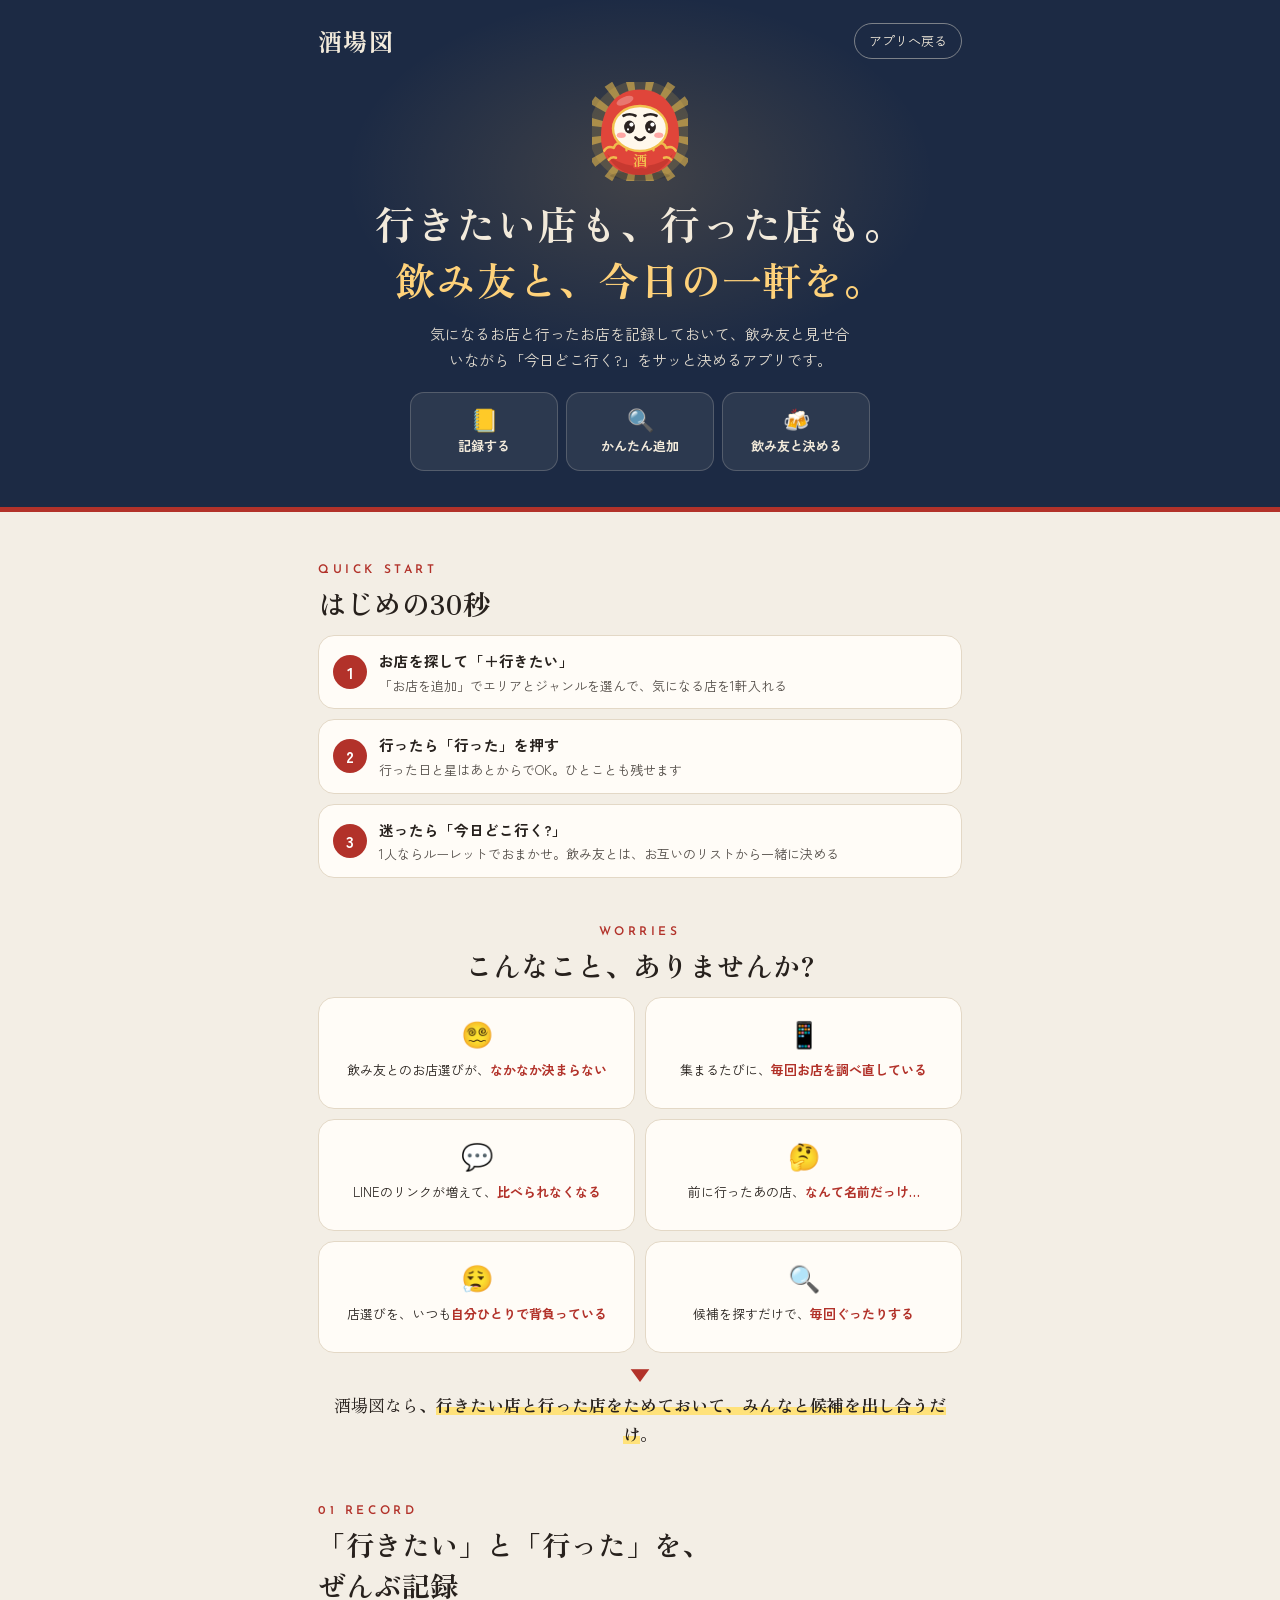
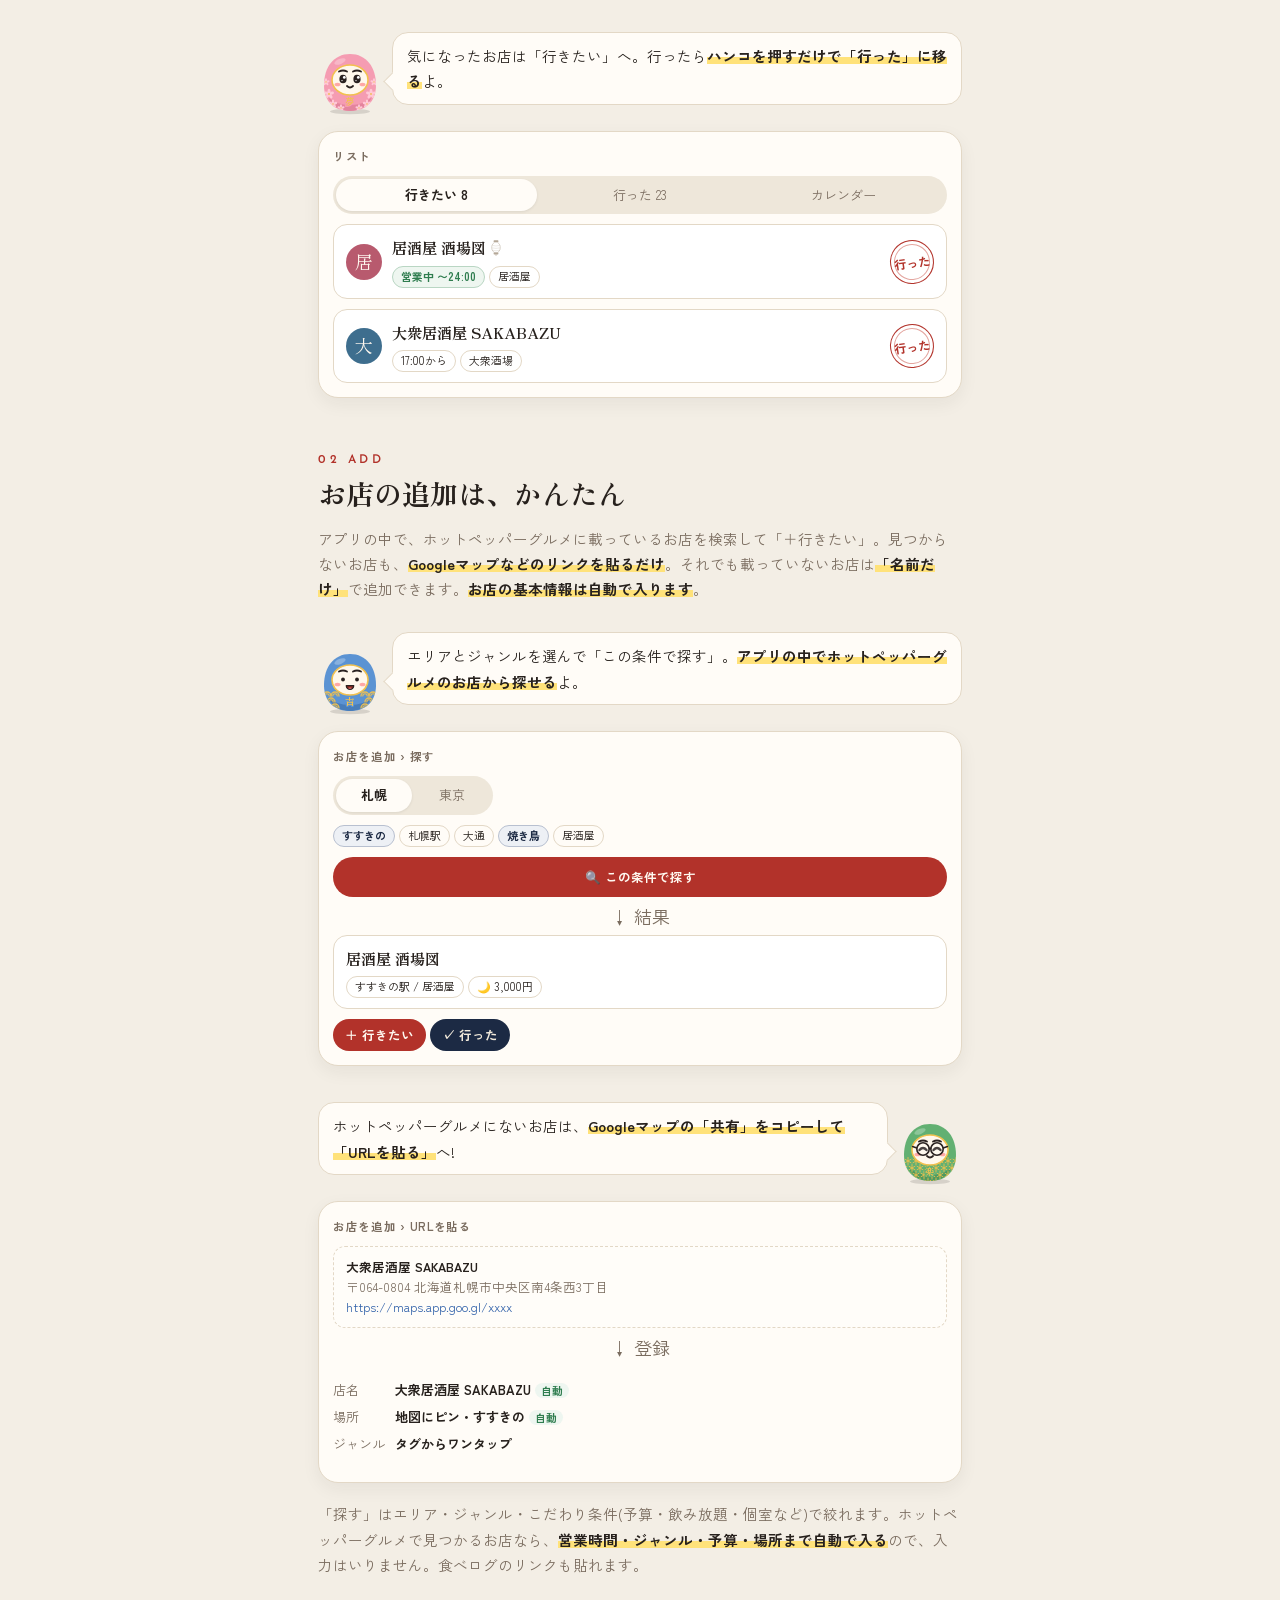
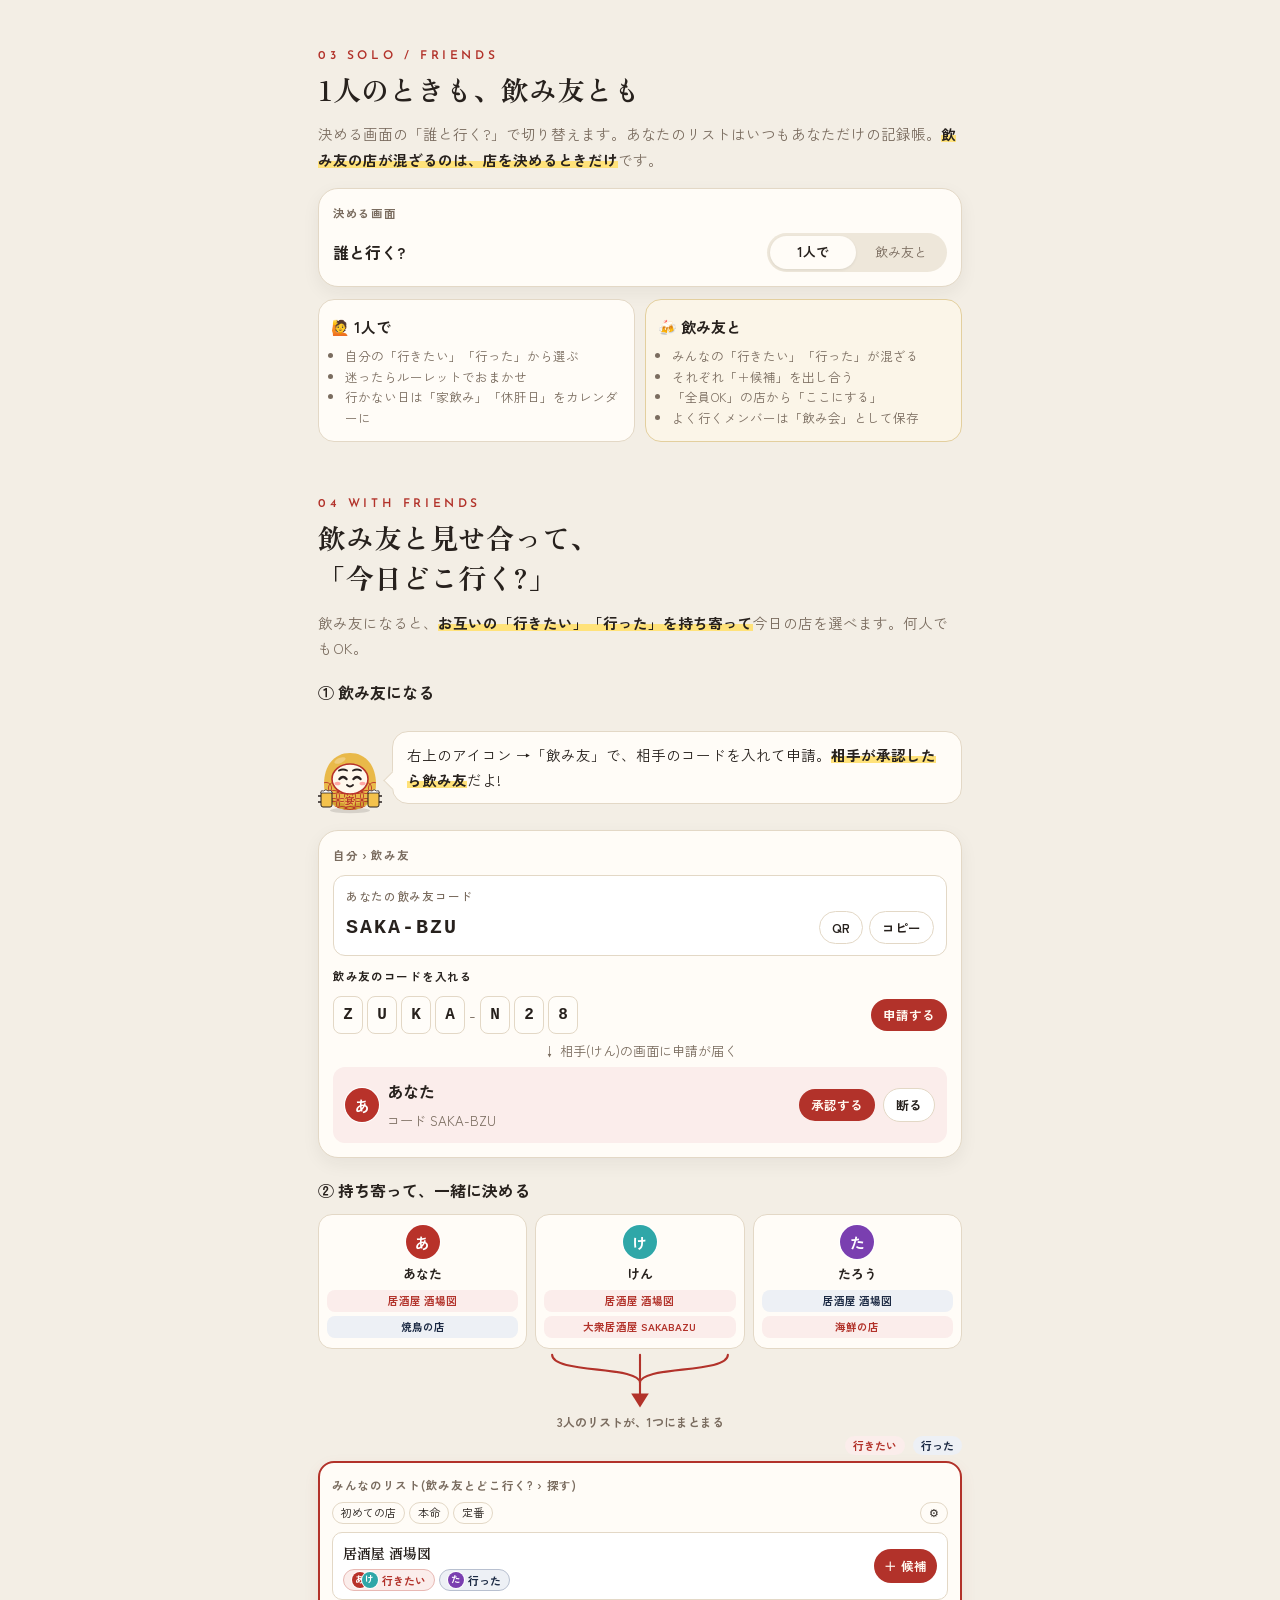
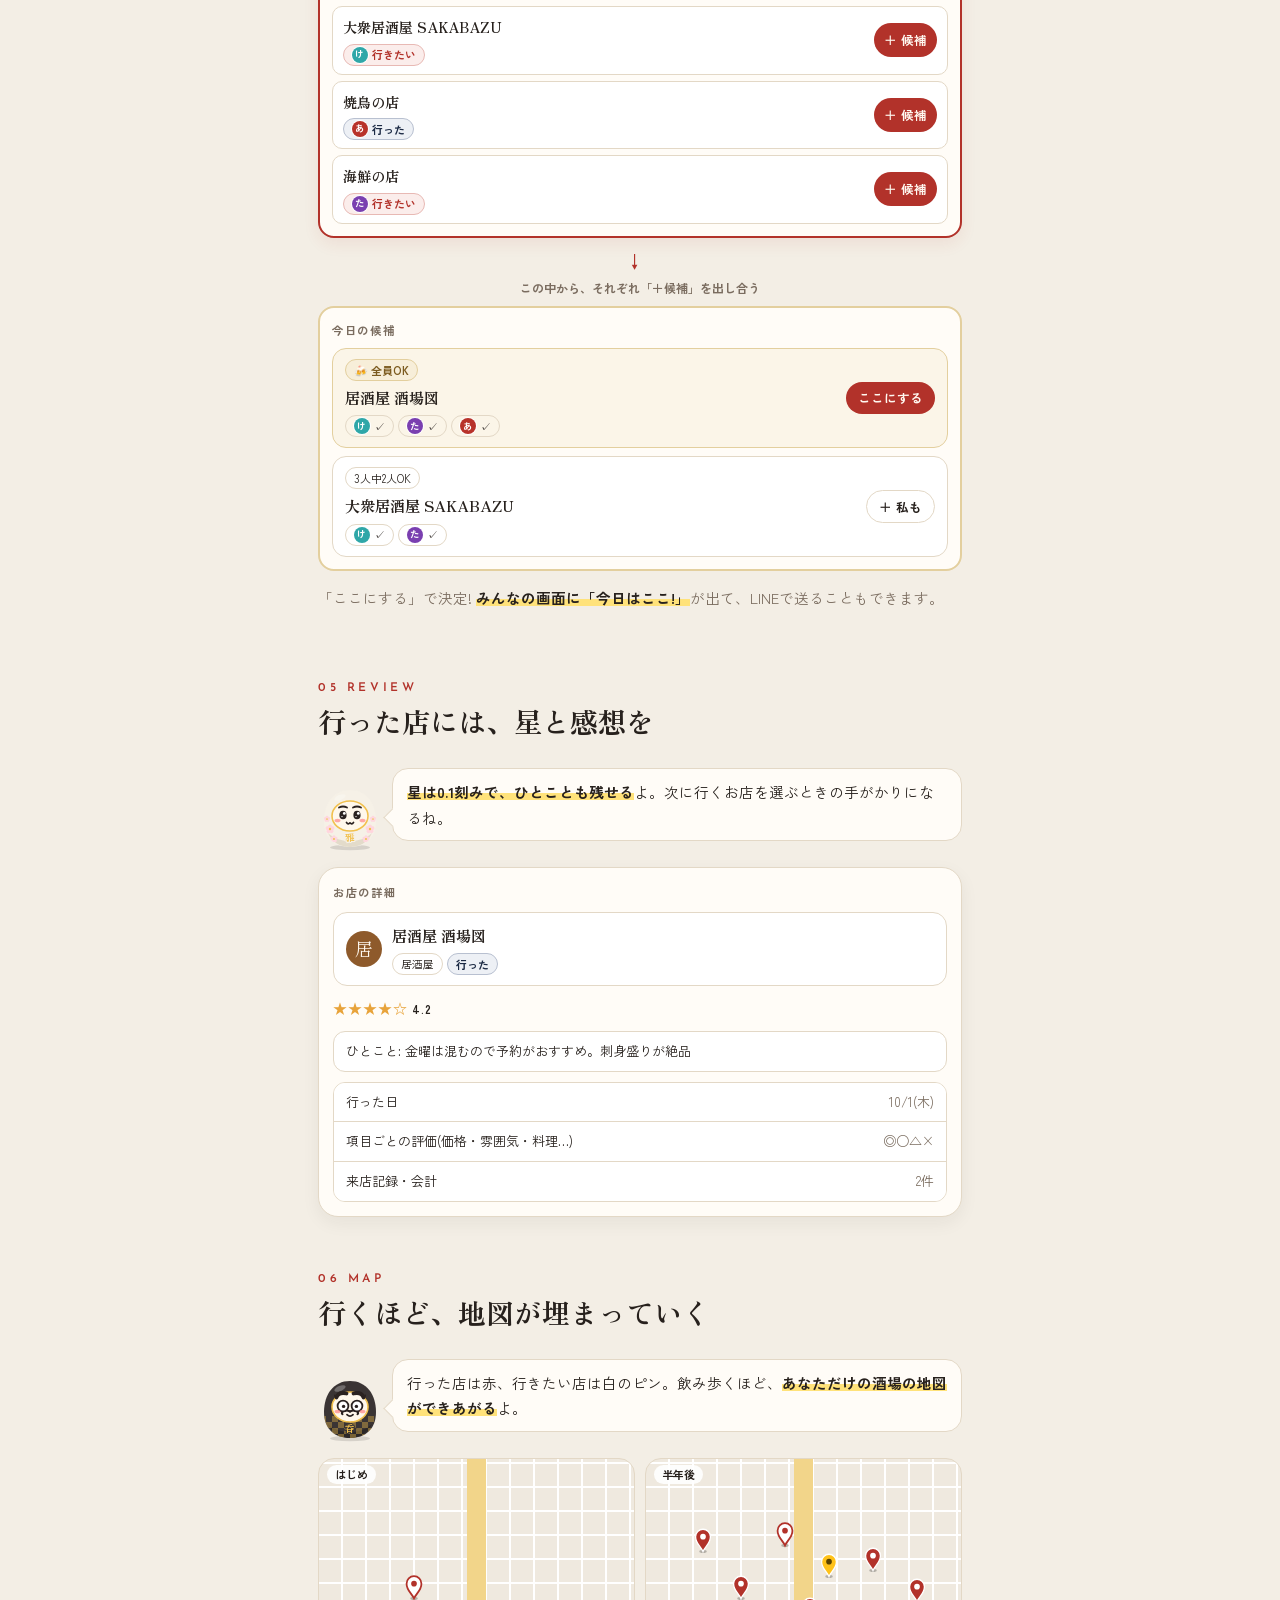
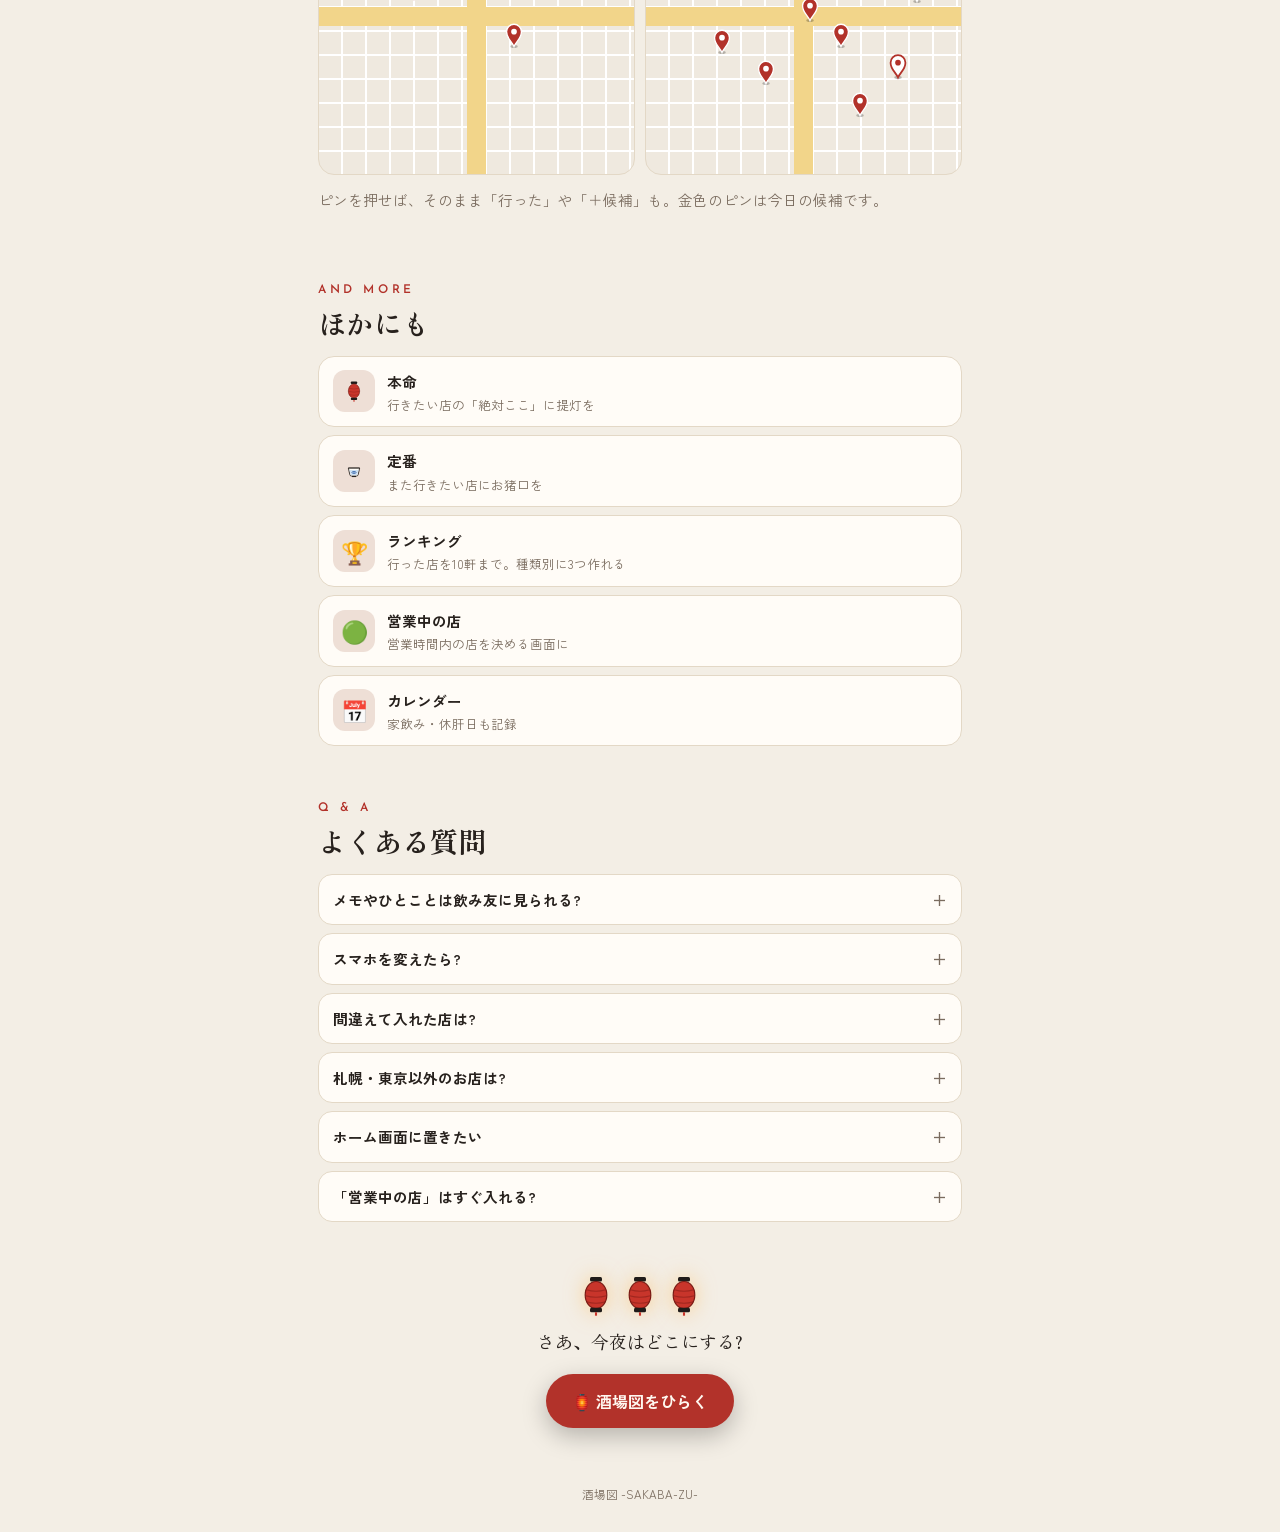
==== commit 569293c7: "フォントを減らす: Zen Antique廃止(Zen Old Minchoへ)、Shippori Minchoはロゴ3文字のみ、Zen Kakuの500を廃止 Co-Authored-By: Cla" ====
--- a/guide.html
+++ b/guide.html
@@ -8,10 +8,11 @@
 <link rel="icon" href="icon-192.png">
 <link rel="preconnect" href="https://fonts.googleapis.com">
 <link rel="preconnect" href="https://fonts.gstatic.com" crossorigin>
-<link href="https://fonts.googleapis.com/css2?family=Zen+Antique&family=Shippori+Mincho+B1:wght@800&family=Josefin+Sans:wght@600&family=Zen+Old+Mincho:wght@500;700&family=Zen+Kaku+Gothic+New:wght@400;500;700&display=swap" rel="stylesheet">
+<link href="https://fonts.googleapis.com/css2?family=Josefin+Sans:wght@600&family=Zen+Old+Mincho:wght@500;700&family=Zen+Kaku+Gothic+New:wght@400;700&display=swap" rel="stylesheet">
+<link href="https://fonts.googleapis.com/css2?family=Shippori+Mincho+B1:wght@800&text=%E9%85%92%E5%A0%B4%E5%9B%B3&display=swap" rel="stylesheet">
 <style>
 :root{--bg:#F3EEE5;--card:#FFFCF7;--ink:#27211D;--sub:#7A6C5F;--line:#E3D8C6;--red:#B2322A;--on-red:#FFF8F0;--indigo:#1C2A44;--on-indigo:#F2EADB;--gold:#B98A35;--green:#2F7D4F;--blue:#2E5FA8;
-  --serif:"Zen Old Mincho","Hiragino Mincho ProN","Yu Mincho",serif;--brush:"Zen Antique","Hiragino Mincho ProN",serif;--sans:"Zen Kaku Gothic New","Hiragino Sans",sans-serif}
+  --serif:"Zen Old Mincho","Hiragino Mincho ProN","Yu Mincho",serif;--brush:"Zen Old Mincho","Hiragino Mincho ProN",serif;--sans:"Zen Kaku Gothic New","Hiragino Sans",sans-serif}
 *{box-sizing:border-box}
 html{scroll-behavior:smooth}
 body{margin:0;background:var(--bg);color:var(--ink);font-family:var(--sans);line-height:1.75;-webkit-font-smoothing:antialiased}
@@ -197,7 +198,7 @@
   <ellipse cx="22" cy="12.5" rx="6" ry="2.6" fill="#fff" opacity=".28" transform="rotate(-22 22 12.5)"/>
   <ellipse cx="32" cy="31" rx="18" ry="15" fill="#FFF8EC" stroke="#F2C14E" stroke-width="1.6"/>
   
-  <text x="32" y="56" text-anchor="middle" font-size="9.5" font-weight="700" font-family="Zen Antique, serif" fill="#F2C14E" stroke="#E0453A" stroke-width="2.2" paint-order="stroke">酒</text>
+  <text x="32" y="56" text-anchor="middle" font-size="9.5" font-weight="700" font-family="Zen Old Mincho, serif" fill="#F2C14E" stroke="#E0453A" stroke-width="2.2" paint-order="stroke">酒</text>
   <path d="M21 22.5Q25 20.5 29 22.5" fill="none" stroke="#2A2220" stroke-width="1.8" stroke-linecap="round" stroke-linejoin="round" opacity="1"/><path d="M35 22.5Q39 20.5 43 22.5" fill="none" stroke="#2A2220" stroke-width="1.8" stroke-linecap="round" stroke-linejoin="round" opacity="1"/>
   <g class="dm-f dm-normal"><g class="dm-eyes"><ellipse cx="25" cy="30" rx="3.6" ry="4.3" fill="#2A2220"/><ellipse cx="39" cy="30" rx="3.6" ry="4.3" fill="#2A2220"/>
       <circle cx="26.3" cy="28.4" r="1.4" fill="#fff"/><circle cx="40.3" cy="28.4" r="1.4" fill="#fff"/><circle cx="24" cy="31.6" r=".7" fill="#fff"/><circle cx="38" cy="31.6" r=".7" fill="#fff"/></g><path d="M29 37Q32 40 35 37" fill="none" stroke="#2A2220" stroke-width="1.8" stroke-linecap="round" stroke-linejoin="round" opacity="1"/><ellipse cx="19.5" cy="35.5" rx="3" ry="1.8" fill="#FF8C8C" opacity="0.75"/><ellipse cx="44.5" cy="35.5" rx="3" ry="1.8" fill="#FF8C8C" opacity="0.75"/></g>
@@ -257,7 +258,7 @@
   <ellipse cx="22" cy="12.5" rx="6" ry="2.6" fill="#fff" opacity=".28" transform="rotate(-22 22 12.5)"/>
   <ellipse cx="32" cy="31" rx="18" ry="15" fill="#FFF8EC" stroke="#F2C14E" stroke-width="1.6"/>
   
-  <text x="32" y="56" text-anchor="middle" font-size="9.5" font-weight="700" font-family="Zen Antique, serif" fill="#F2C14E" stroke="#F59CB2" stroke-width="2.2" paint-order="stroke">夢</text>
+  <text x="32" y="56" text-anchor="middle" font-size="9.5" font-weight="700" font-family="Zen Old Mincho, serif" fill="#F2C14E" stroke="#F59CB2" stroke-width="2.2" paint-order="stroke">夢</text>
   <path d="M21 22.5Q25 20.5 29 22.5" fill="none" stroke="#2A2220" stroke-width="1.8" stroke-linecap="round" stroke-linejoin="round" opacity="1"/><path d="M35 22.5Q39 20.5 43 22.5" fill="none" stroke="#2A2220" stroke-width="1.8" stroke-linecap="round" stroke-linejoin="round" opacity="1"/>
   <g class="dm-f dm-normal"><g class="dm-eyes"><ellipse cx="25" cy="30" rx="3.6" ry="4.3" fill="#2A2220"/><ellipse cx="39" cy="30" rx="3.6" ry="4.3" fill="#2A2220"/>
       <circle cx="26.3" cy="28.4" r="1.4" fill="#fff"/><circle cx="40.3" cy="28.4" r="1.4" fill="#fff"/><circle cx="24" cy="31.6" r=".7" fill="#fff"/><circle cx="38" cy="31.6" r=".7" fill="#fff"/></g><path d="M29 37Q32 40 35 37" fill="none" stroke="#2A2220" stroke-width="1.8" stroke-linecap="round" stroke-linejoin="round" opacity="1"/><ellipse cx="19.5" cy="35.5" rx="3" ry="1.8" fill="#FF8C8C" opacity="0.75"/><ellipse cx="44.5" cy="35.5" rx="3" ry="1.8" fill="#FF8C8C" opacity="0.75"/></g>
@@ -291,7 +292,7 @@
   <ellipse cx="22" cy="12.5" rx="6" ry="2.6" fill="#fff" opacity=".28" transform="rotate(-22 22 12.5)"/>
   <ellipse cx="32" cy="31" rx="18" ry="15" fill="#FFF8EC" stroke="#F2C14E" stroke-width="1.6"/>
   
-  <text x="32" y="56" text-anchor="middle" font-size="9.5" font-weight="700" font-family="Zen Antique, serif" fill="#F2C14E" stroke="#5B93D3" stroke-width="2.2" paint-order="stroke">吉</text>
+  <text x="32" y="56" text-anchor="middle" font-size="9.5" font-weight="700" font-family="Zen Old Mincho, serif" fill="#F2C14E" stroke="#5B93D3" stroke-width="2.2" paint-order="stroke">吉</text>
   <path d="M21 22.5Q25 20.5 29 22.5" fill="none" stroke="#2A2220" stroke-width="1.8" stroke-linecap="round" stroke-linejoin="round" opacity="1"/><path d="M35 22.5Q39 20.5 43 22.5" fill="none" stroke="#2A2220" stroke-width="1.8" stroke-linecap="round" stroke-linejoin="round" opacity="1"/>
   <g class="dm-f dm-normal"><g class="dm-eyes"><circle cx="25" cy="30.5" r="1.9" fill="#2A2220"/><circle cx="39" cy="30.5" r="1.9" fill="#2A2220"/></g><path d="M28.3 36.6H35.7A3.7 3.7 0 0 1 28.3 36.6Z" fill="#8E2A22" stroke="#2A2220" stroke-width="1.3" stroke-linejoin="round"/><path d="M30 39.1Q32 37.9 34 39.1Q32 40.6 30 39.1Z" fill="#F07A7A"/><ellipse cx="19.5" cy="35.5" rx="3" ry="1.8" fill="#FF8C8C" opacity="0.75"/><ellipse cx="44.5" cy="35.5" rx="3" ry="1.8" fill="#FF8C8C" opacity="0.75"/></g>
   <g class="dm-f dm-happy"><path d="M21.5 31Q25 26.5 28.5 31" fill="none" stroke="#2A2220" stroke-width="2.4" stroke-linecap="round" stroke-linejoin="round" opacity="1"/><path d="M35.5 31Q39 26.5 42.5 31" fill="none" stroke="#2A2220" stroke-width="2.4" stroke-linecap="round" stroke-linejoin="round" opacity="1"/>
@@ -320,7 +321,7 @@
   <ellipse cx="22" cy="12.5" rx="6" ry="2.6" fill="#fff" opacity=".28" transform="rotate(-22 22 12.5)"/>
   <ellipse cx="32" cy="31" rx="18" ry="15" fill="#FFF8EC" stroke="#F2C14E" stroke-width="1.6"/>
   
-  <text x="32" y="56" text-anchor="middle" font-size="9.5" font-weight="700" font-family="Zen Antique, serif" fill="#F2C14E" stroke="#62B072" stroke-width="2.2" paint-order="stroke">楽</text>
+  <text x="32" y="56" text-anchor="middle" font-size="9.5" font-weight="700" font-family="Zen Old Mincho, serif" fill="#F2C14E" stroke="#62B072" stroke-width="2.2" paint-order="stroke">楽</text>
   <path d="M21 22.5Q25 20.5 29 22.5" fill="none" stroke="#2A2220" stroke-width="1.8" stroke-linecap="round" stroke-linejoin="round" opacity="1"/><path d="M35 22.5Q39 20.5 43 22.5" fill="none" stroke="#2A2220" stroke-width="1.8" stroke-linecap="round" stroke-linejoin="round" opacity="1"/>
   <g class="dm-f dm-normal"><g class="dm-eyes"><path d="M21.5 31Q25 27 28.5 31" fill="none" stroke="#2A2220" stroke-width="2.4" stroke-linecap="round" stroke-linejoin="round" opacity="1"/><path d="M35.5 31Q39 27 42.5 31" fill="none" stroke="#2A2220" stroke-width="2.4" stroke-linecap="round" stroke-linejoin="round" opacity="1"/></g><path d="M29 37Q32 40 35 37" fill="none" stroke="#2A2220" stroke-width="1.8" stroke-linecap="round" stroke-linejoin="round" opacity="1"/><ellipse cx="19.5" cy="35.5" rx="3" ry="1.8" fill="#FF8C8C" opacity="0.75"/><ellipse cx="44.5" cy="35.5" rx="3" ry="1.8" fill="#FF8C8C" opacity="0.75"/></g>
   <g class="dm-f dm-happy"><path d="M21.5 31Q25 26.5 28.5 31" fill="none" stroke="#2A2220" stroke-width="2.4" stroke-linecap="round" stroke-linejoin="round" opacity="1"/><path d="M35.5 31Q39 26.5 42.5 31" fill="none" stroke="#2A2220" stroke-width="2.4" stroke-linecap="round" stroke-linejoin="round" opacity="1"/>
@@ -374,7 +375,7 @@
   <ellipse cx="22" cy="12.5" rx="6" ry="2.6" fill="#fff" opacity=".28" transform="rotate(-22 22 12.5)"/>
   <ellipse cx="32" cy="31" rx="18" ry="15" fill="#FFF8EC" stroke="#B8322A" stroke-width="1.6"/>
   
-  <text x="32" y="56" text-anchor="middle" font-size="9.5" font-weight="700" font-family="Zen Antique, serif" fill="#B8322A" stroke="#E9B949" stroke-width="2.2" paint-order="stroke">宴</text>
+  <text x="32" y="56" text-anchor="middle" font-size="9.5" font-weight="700" font-family="Zen Old Mincho, serif" fill="#B8322A" stroke="#E9B949" stroke-width="2.2" paint-order="stroke">宴</text>
   <path d="M21 22.5Q25 20.5 29 22.5" fill="none" stroke="#2A2220" stroke-width="1.8" stroke-linecap="round" stroke-linejoin="round" opacity="1"/><path d="M35 22.5Q39 20.5 43 22.5" fill="none" stroke="#2A2220" stroke-width="1.8" stroke-linecap="round" stroke-linejoin="round" opacity="1"/>
   <g class="dm-f dm-normal"><g class="dm-eyes"><path d="M21.5 31Q25 27 28.5 31" fill="none" stroke="#2A2220" stroke-width="2.4" stroke-linecap="round" stroke-linejoin="round" opacity="1"/><path d="M35.5 31Q39 27 42.5 31" fill="none" stroke="#2A2220" stroke-width="2.4" stroke-linecap="round" stroke-linejoin="round" opacity="1"/></g><path d="M29 37Q32 40 35 37" fill="none" stroke="#2A2220" stroke-width="1.8" stroke-linecap="round" stroke-linejoin="round" opacity="1"/><ellipse cx="19.5" cy="35.5" rx="3" ry="1.8" fill="#FF8C8C" opacity="0.75"/><ellipse cx="44.5" cy="35.5" rx="3" ry="1.8" fill="#FF8C8C" opacity="0.75"/></g>
   <g class="dm-f dm-happy"><path d="M21.5 31Q25 26.5 28.5 31" fill="none" stroke="#2A2220" stroke-width="2.4" stroke-linecap="round" stroke-linejoin="round" opacity="1"/><path d="M35.5 31Q39 26.5 42.5 31" fill="none" stroke="#2A2220" stroke-width="2.4" stroke-linecap="round" stroke-linejoin="round" opacity="1"/>
@@ -430,7 +431,7 @@
   <ellipse cx="22" cy="12.5" rx="6" ry="2.6" fill="#fff" opacity=".28" transform="rotate(-22 22 12.5)"/>
   <ellipse cx="32" cy="31" rx="18" ry="15" fill="#FFF8EC" stroke="#F2C14E" stroke-width="1.6"/>
   
-  <text x="32" y="56" text-anchor="middle" font-size="9.5" font-weight="700" font-family="Zen Antique, serif" fill="#F2C14E" stroke="#F6F1E7" stroke-width="2.2" paint-order="stroke">雅</text>
+  <text x="32" y="56" text-anchor="middle" font-size="9.5" font-weight="700" font-family="Zen Old Mincho, serif" fill="#F2C14E" stroke="#F6F1E7" stroke-width="2.2" paint-order="stroke">雅</text>
   <path d="M21 22.5Q25 20.5 29 22.5" fill="none" stroke="#2A2220" stroke-width="1.8" stroke-linecap="round" stroke-linejoin="round" opacity="1"/><path d="M35 22.5Q39 20.5 43 22.5" fill="none" stroke="#2A2220" stroke-width="1.8" stroke-linecap="round" stroke-linejoin="round" opacity="1"/>
   <g class="dm-f dm-normal"><g class="dm-eyes"><ellipse cx="25" cy="30" rx="3.6" ry="4.3" fill="#2A2220"/><ellipse cx="39" cy="30" rx="3.6" ry="4.3" fill="#2A2220"/>
       <circle cx="26.3" cy="28.4" r="1.4" fill="#fff"/><circle cx="40.3" cy="28.4" r="1.4" fill="#fff"/><circle cx="24" cy="31.6" r=".7" fill="#fff"/><circle cx="38" cy="31.6" r=".7" fill="#fff"/></g><path d="M28.5 37.5Q30.2 40 32 37.8Q33.8 40 35.5 37.5" fill="none" stroke="#2A2220" stroke-width="1.7" stroke-linecap="round" stroke-linejoin="round" opacity="1"/><ellipse cx="19.5" cy="35.5" rx="3" ry="1.8" fill="#FF8C8C" opacity="0.75"/><ellipse cx="44.5" cy="35.5" rx="3" ry="1.8" fill="#FF8C8C" opacity="0.75"/></g>
@@ -463,7 +464,7 @@
   <ellipse cx="22" cy="12.5" rx="6" ry="2.6" fill="#fff" opacity=".28" transform="rotate(-22 22 12.5)"/>
   <ellipse cx="32" cy="31" rx="18" ry="15" fill="#FFF8EC" stroke="#F2C14E" stroke-width="1.6"/>
   
-  <text x="32" y="56" text-anchor="middle" font-size="9.5" font-weight="700" font-family="Zen Antique, serif" fill="#F2C14E" stroke="#3A3434" stroke-width="2.2" paint-order="stroke">呑</text>
+  <text x="32" y="56" text-anchor="middle" font-size="9.5" font-weight="700" font-family="Zen Old Mincho, serif" fill="#F2C14E" stroke="#3A3434" stroke-width="2.2" paint-order="stroke">呑</text>
   <path d="M18.5 21.5Q20.5 15.5 28.5 17.5" fill="none" stroke="#2A2220" stroke-width="3.8" stroke-linecap="round" stroke-linejoin="round" opacity="1"/><path d="M45.5 21.5Q43.5 15.5 35.5 17.5" fill="none" stroke="#2A2220" stroke-width="3.8" stroke-linecap="round" stroke-linejoin="round" opacity="1"/><path d="M18.5 21.5Q16.8 21.2 16.8 19.2" fill="none" stroke="#2A2220" stroke-width="1.6" stroke-linecap="round" stroke-linejoin="round" opacity="1"/><path d="M45.5 21.5Q47.2 21.2 47.2 19.2" fill="none" stroke="#2A2220" stroke-width="1.6" stroke-linecap="round" stroke-linejoin="round" opacity="1"/><path d="M32 35.5Q28 33.5 25 35.5Q23 37 24.5 38.2" fill="none" stroke="#2A2220" stroke-width="2.1" stroke-linecap="round" stroke-linejoin="round" opacity="1"/><path d="M32 35.5Q36 33.5 39 35.5Q41 37 39.5 38.2" fill="none" stroke="#2A2220" stroke-width="2.1" stroke-linecap="round" stroke-linejoin="round" opacity="1"/>
   <g class="dm-f dm-normal"><g class="dm-eyes"><circle cx="25" cy="30" r="5.4" fill="#fff" stroke="#2A2220" stroke-width="1.8"/><circle cx="25.6" cy="30.4" r="1.7" fill="#2A2220"/>
       <circle cx="39" cy="30" r="5.4" fill="#fff" stroke="#2A2220" stroke-width="1.8"/><circle cx="38.4" cy="30.4" r="1.7" fill="#2A2220"/></g><path d="M29 38.6Q32 41.6 35 38.6" fill="none" stroke="#2A2220" stroke-width="1.8" stroke-linecap="round" stroke-linejoin="round" opacity="1"/><ellipse cx="19.5" cy="35.5" rx="3" ry="1.8" fill="#FF8C8C" opacity="0.75"/><ellipse cx="44.5" cy="35.5" rx="3" ry="1.8" fill="#FF8C8C" opacity="0.75"/></g>
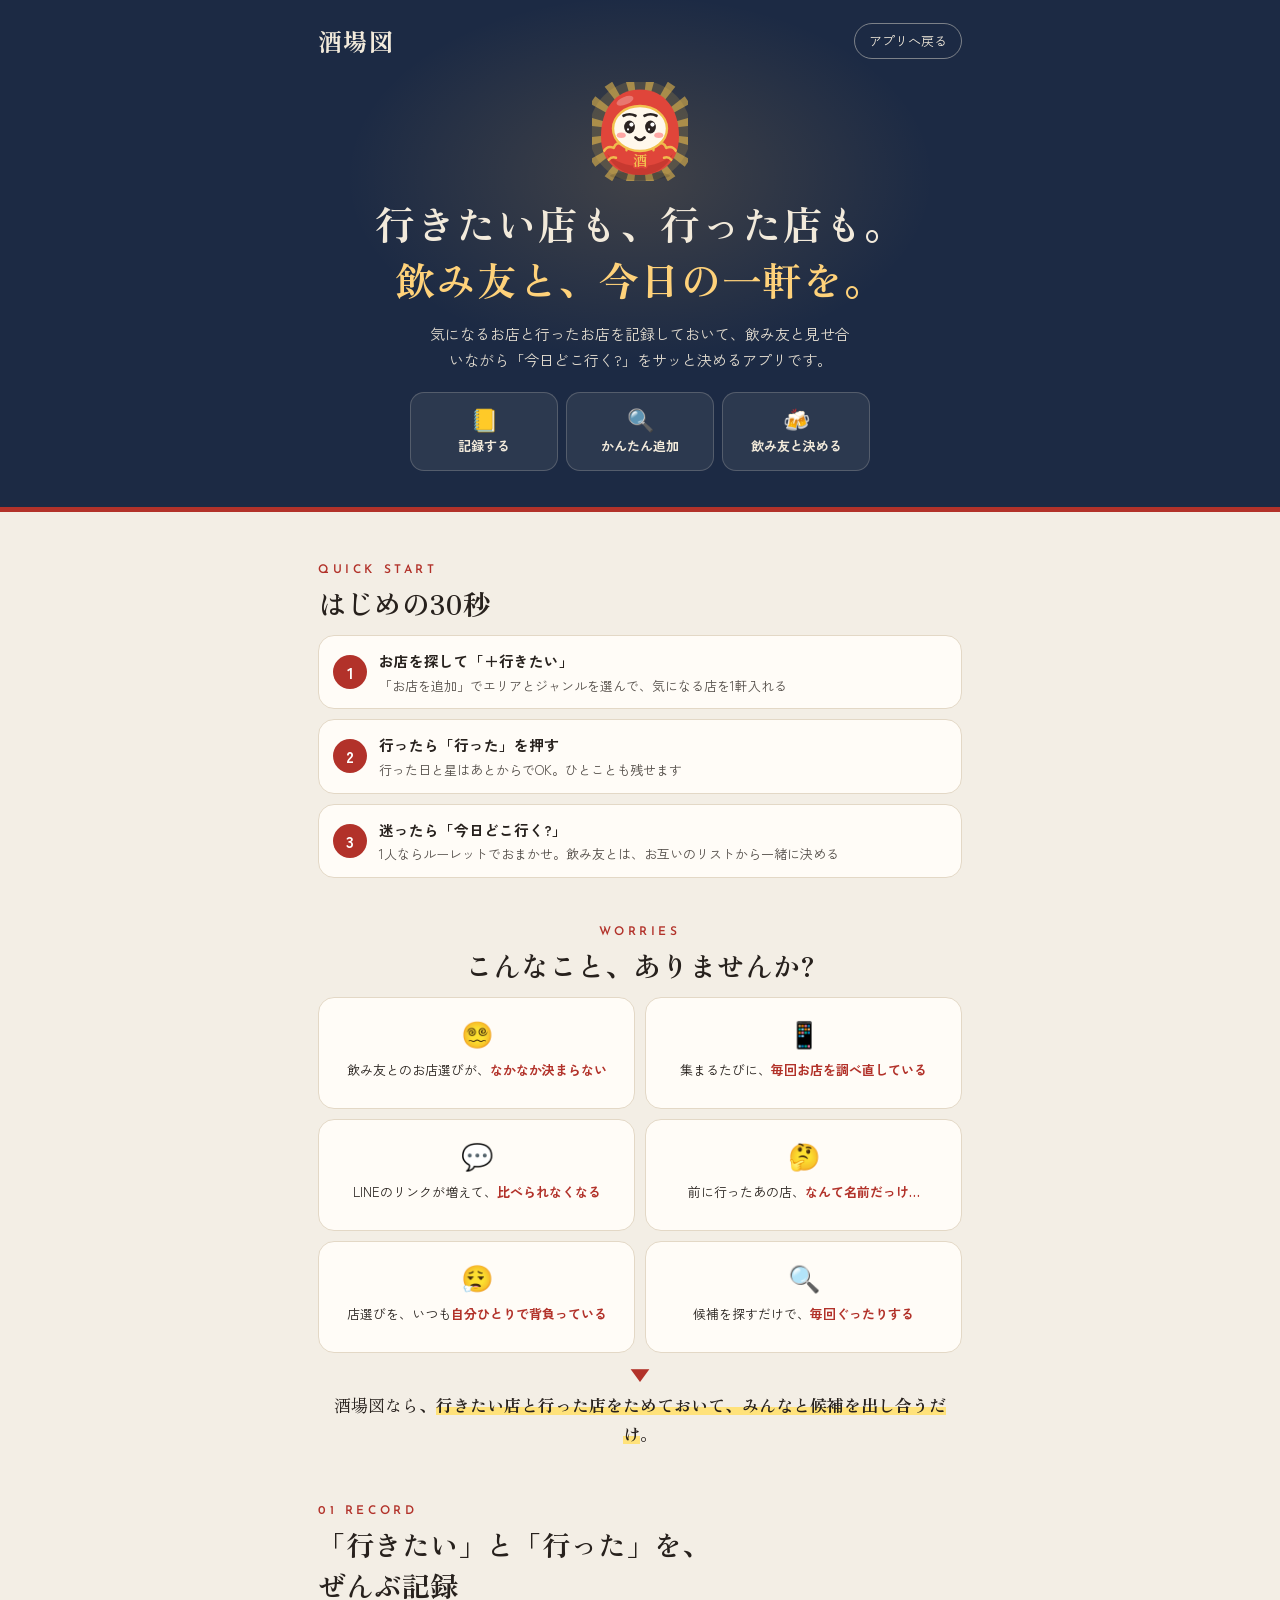
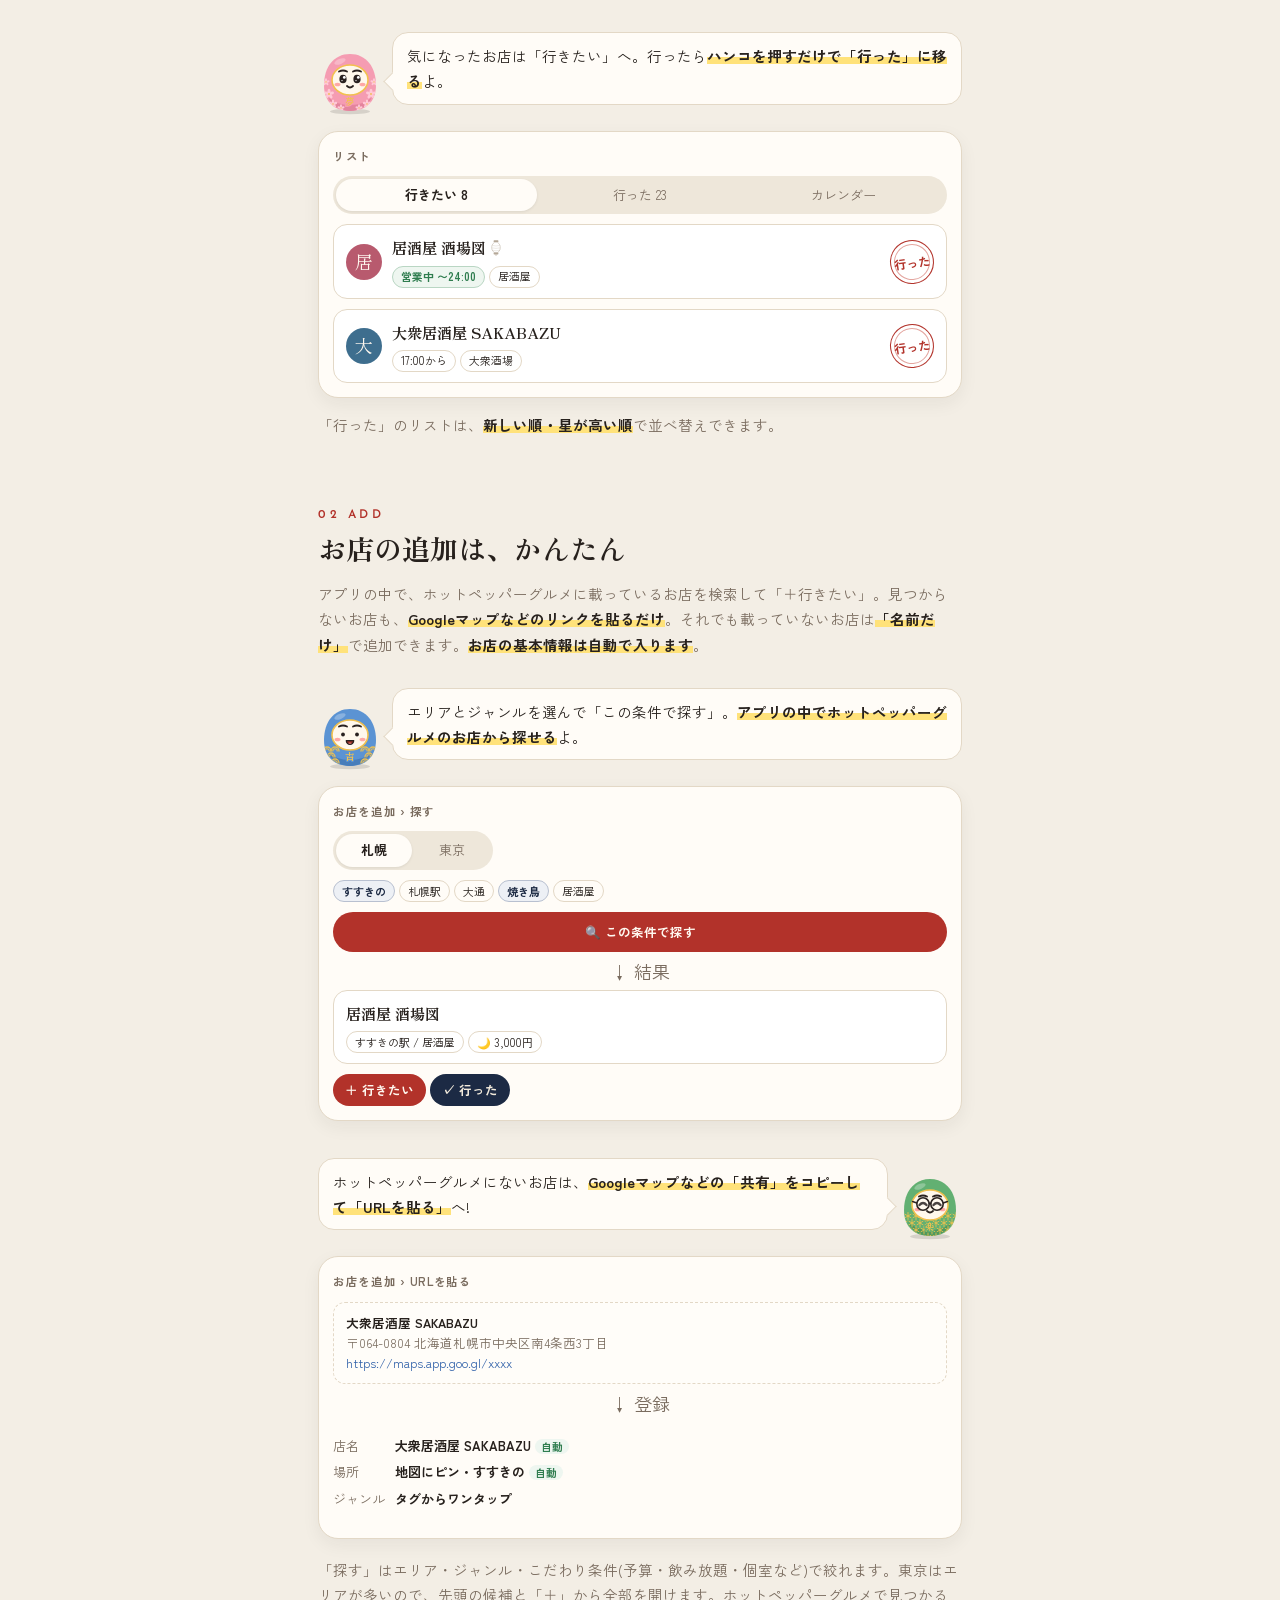
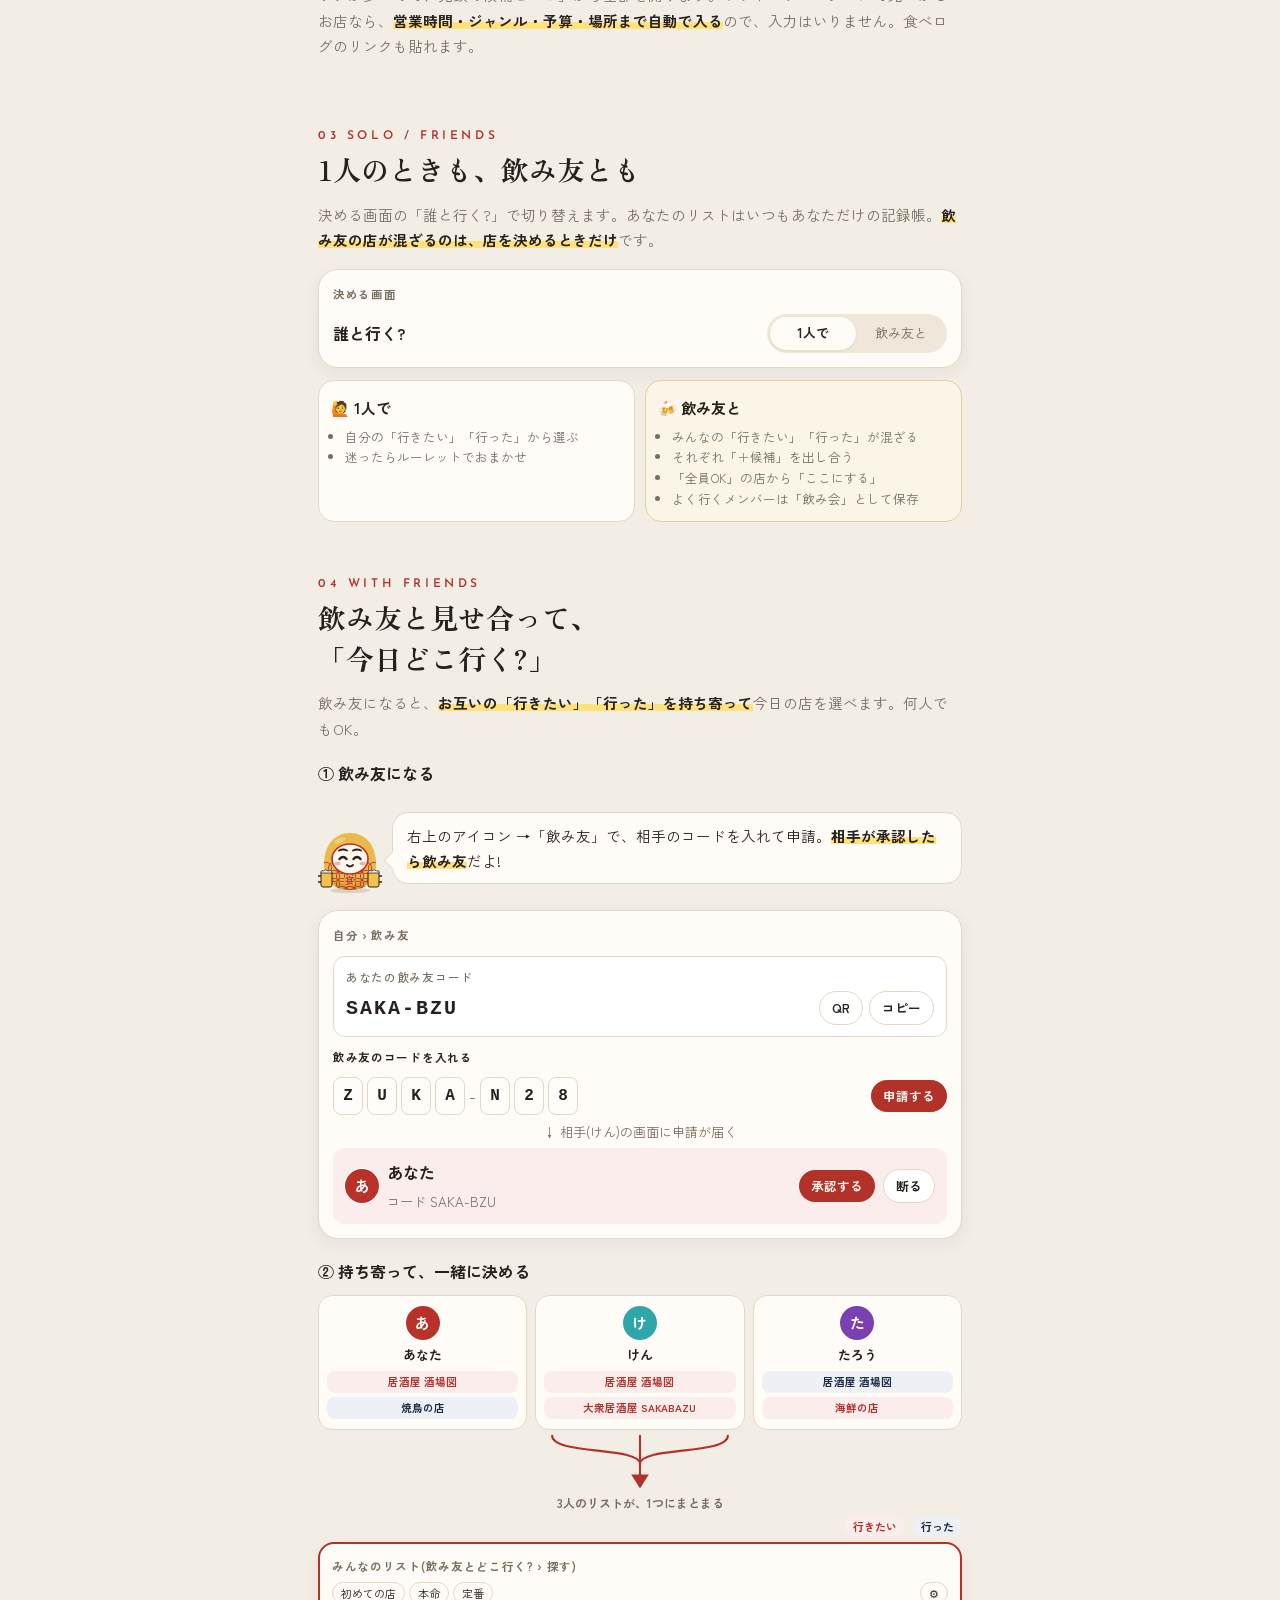
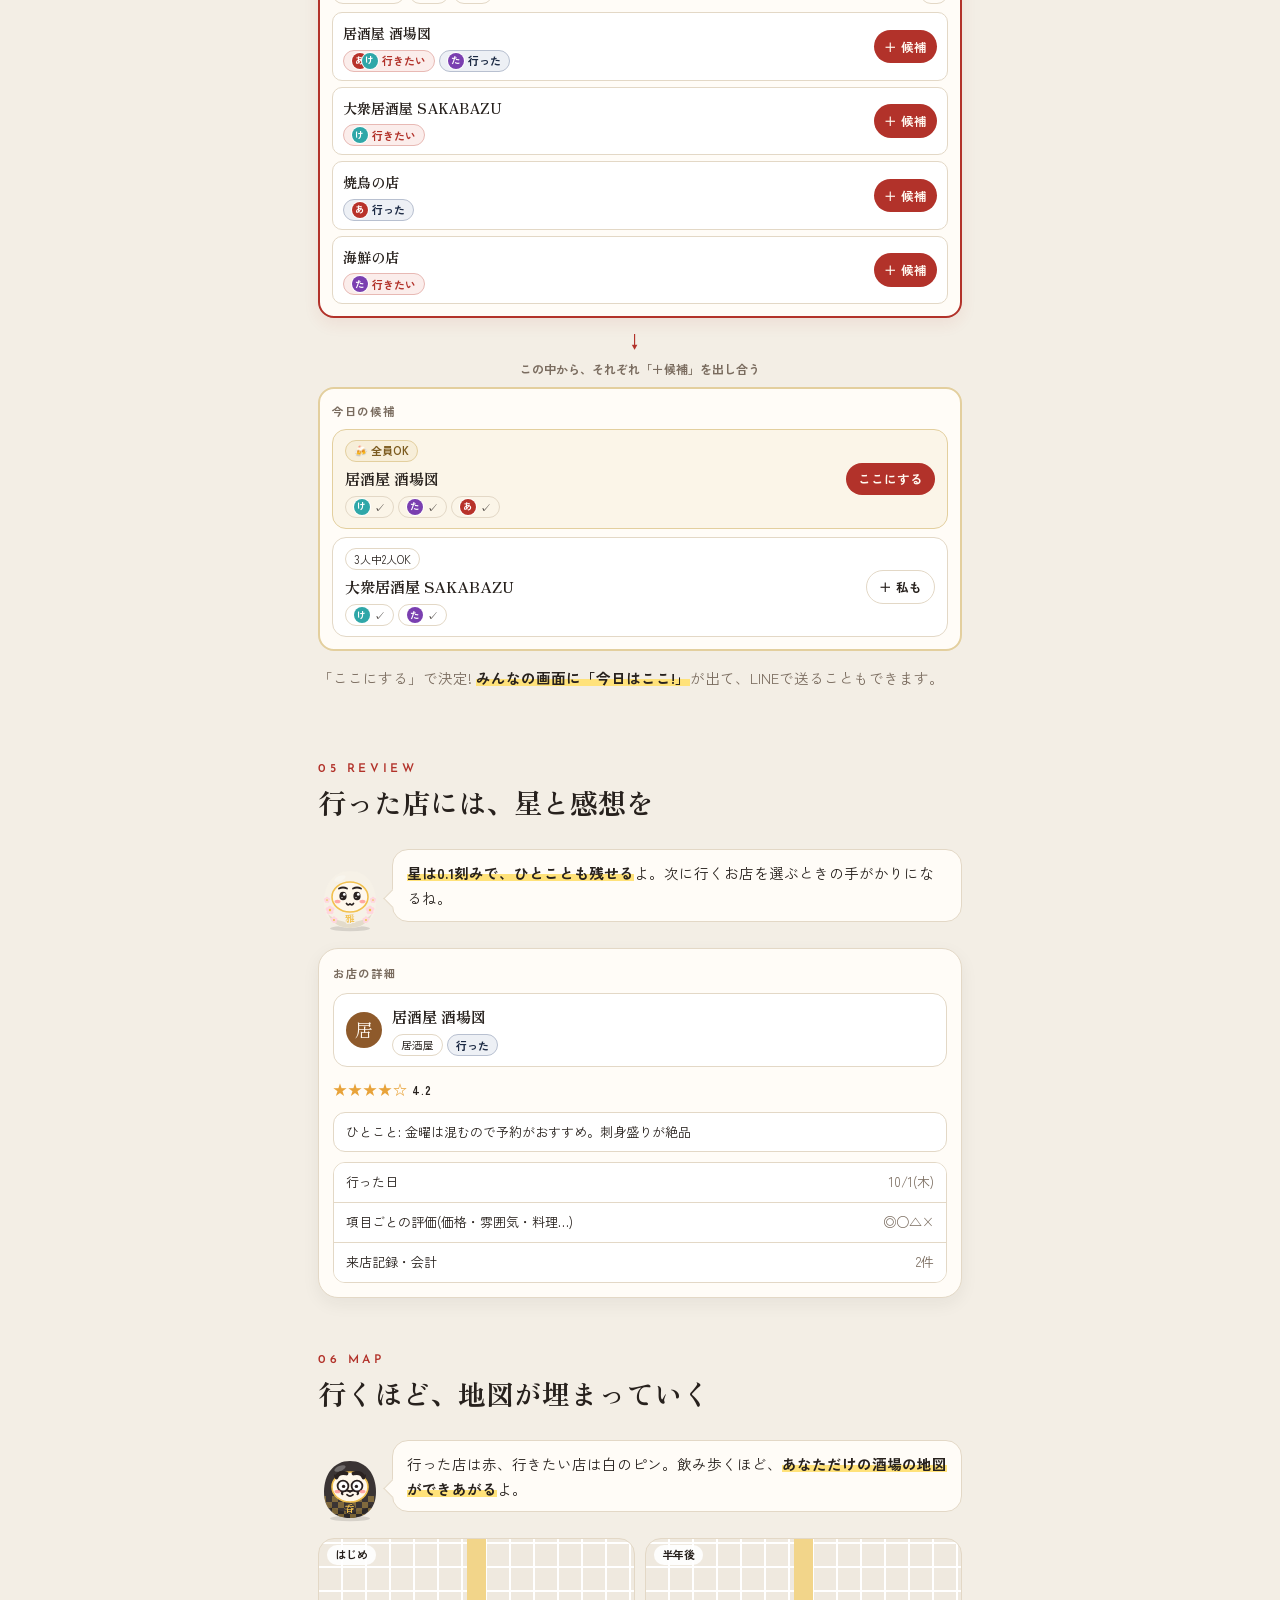
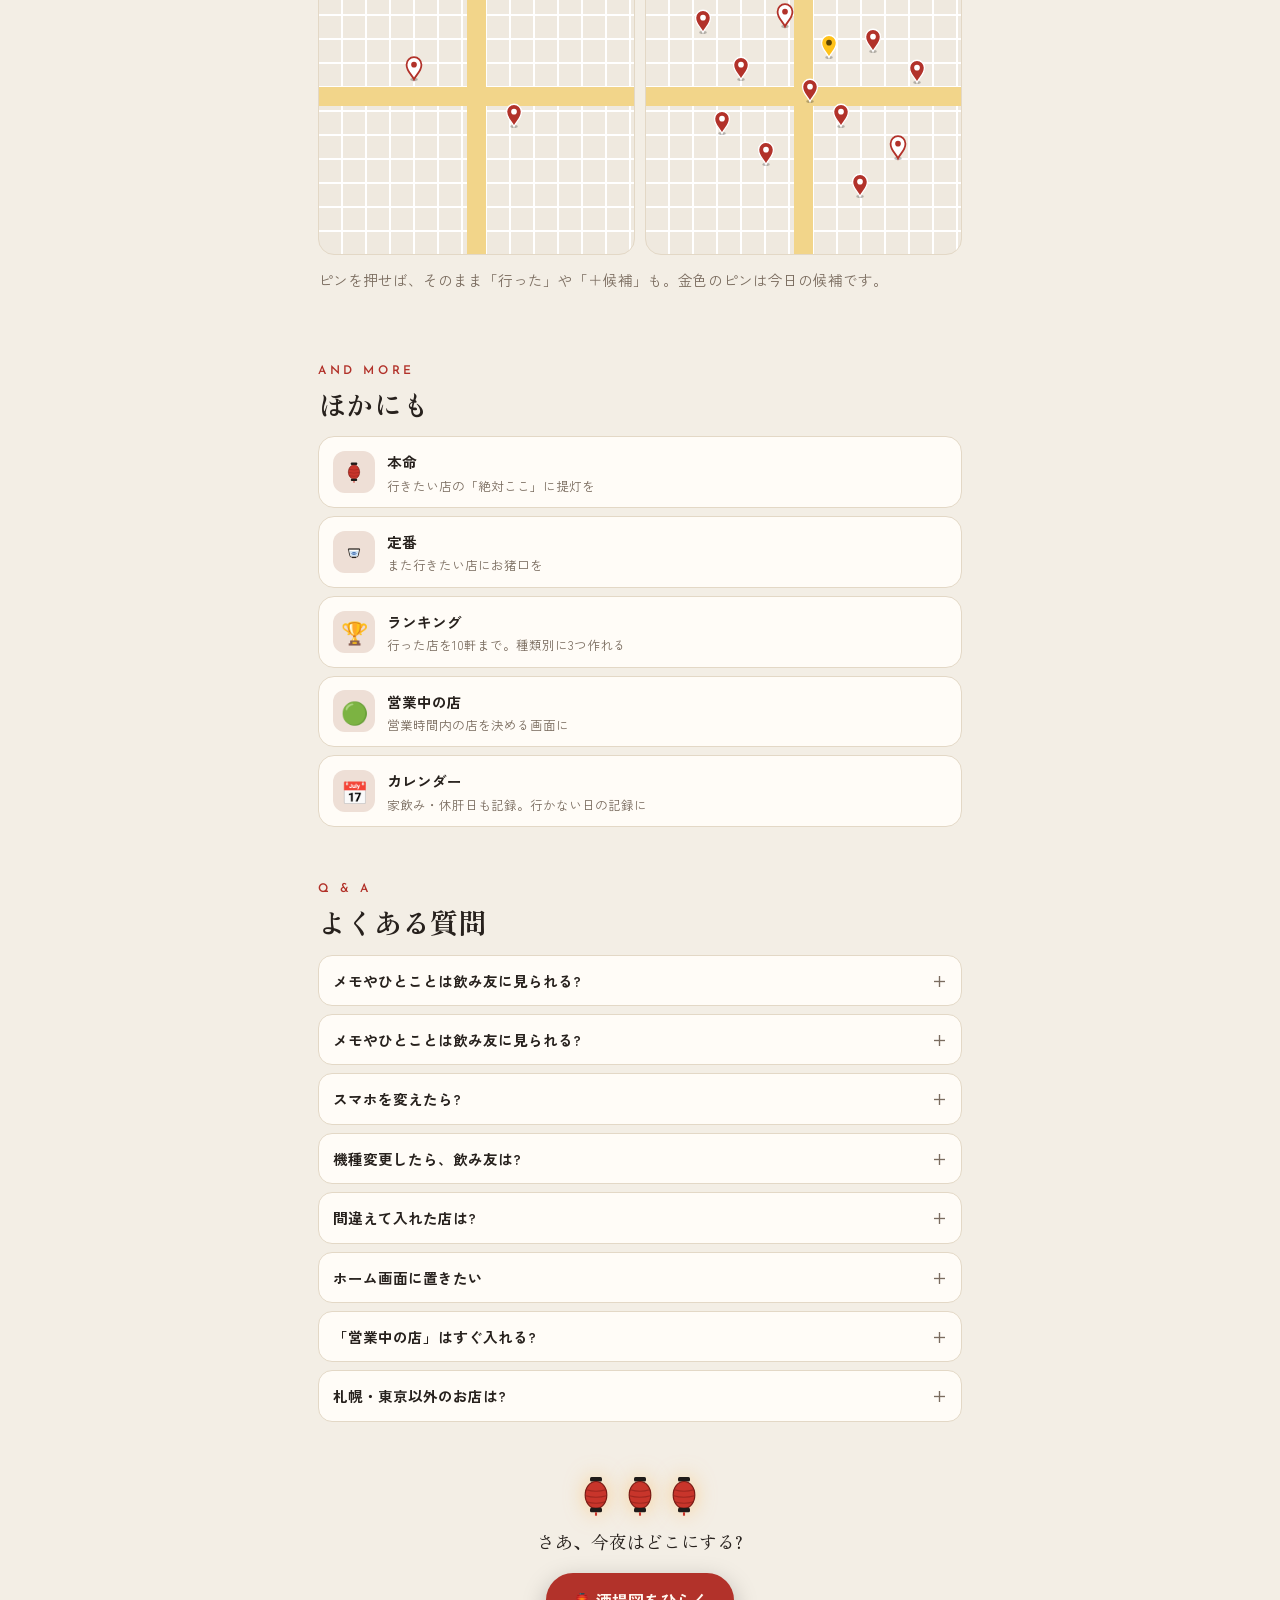
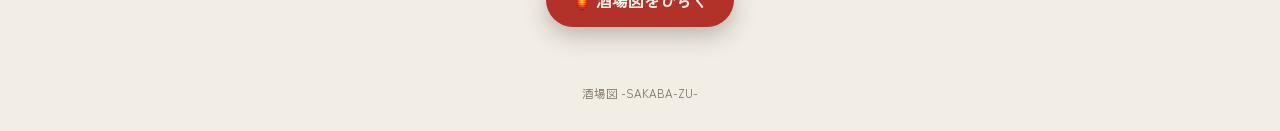
==== commit 39e568d4: "使い方: バックアップ/飲み友の質問を更新、並べ替え・東京エリアの説明を追加、重複を整理 Co-Authored-By: Claude Sonnet 5.5 <noreply@anthropic.co" ====
--- a/guide.html
+++ b/guide.html
@@ -274,6 +274,7 @@
       <div class="shop"><span class="crest" style="background:#B85A6E">居</span><div class="mid"><span class="nm">居酒屋 酒場図 <span class="lan-off"><svg class="lan" viewBox="0 0 20 28" aria-hidden="true"><rect class="lan-cap" x="6" y="2" width="8" height="3" rx="1"/><ellipse class="lan-body" cx="10" cy="14" rx="7.2" ry="9"/><path class="lan-rib" d="M3.6 10.5Q10 12.5 16.4 10.5M3 14.5Q10 16.5 17 14.5M3.6 18.5Q10 20.5 16.4 18.5"/><rect class="lan-cap" x="6" y="22.5" width="8" height="3" rx="1"/><path class="lan-tas" d="M10 25.5v2.3"/></svg></span></span><div class="pills"><span class="p open">営業中 〜24:00</span><span class="p">居酒屋</span></div></div><span class="stamp">行った</span></div>
       <div class="shop"><span class="crest" style="background:#3E6E8E">大</span><div class="mid"><span class="nm">大衆居酒屋 SAKABAZU</span><div class="pills"><span class="p">17:00から</span><span class="p">大衆酒場</span></div></div><span class="stamp">行った</span></div>
     </div>
+    <p class="lead" style="margin-top:14px">「行った」のリストは、<span class="mk">新しい順・星が高い順</span>で並べ替えできます。</p>
   </section>
 
   <!-- 2 追加 -->
@@ -329,7 +330,7 @@
   <g class="dm-f dm-sleep"><path d="M21.5 30Q25 33 28.5 30" fill="none" stroke="#2A2220" stroke-width="2" stroke-linecap="round" stroke-linejoin="round" opacity="1"/><path d="M35.5 30Q39 33 42.5 30" fill="none" stroke="#2A2220" stroke-width="2" stroke-linecap="round" stroke-linejoin="round" opacity="1"/><ellipse cx="32" cy="38.6" rx="1.5" ry="1.1" fill="#2A2220" opacity=".7"/><ellipse cx="19.5" cy="35.5" rx="3" ry="1.8" fill="#FF8C8C" opacity="0.4"/><ellipse cx="44.5" cy="35.5" rx="3" ry="1.8" fill="#FF8C8C" opacity="0.4"/></g>
   <circle cx="25" cy="30" r="6.2" fill="#fff" fill-opacity=".15" stroke="#2A2220" stroke-width="1.6"/><circle cx="39" cy="30" r="6.2" fill="#fff" fill-opacity=".15" stroke="#2A2220" stroke-width="1.6"/><path d="M31.2 29.5Q32 28.5 32.8 29.5" fill="none" stroke="#2A2220" stroke-width="1.4" stroke-linecap="round" stroke-linejoin="round" opacity="1"/><path d="M18.8 29L14.5 27.5" fill="none" stroke="#2A2220" stroke-width="1.4" stroke-linecap="round" stroke-linejoin="round" opacity="1"/><path d="M45.2 29L49.5 27.5" fill="none" stroke="#2A2220" stroke-width="1.4" stroke-linecap="round" stroke-linejoin="round" opacity="1"/></g>
   <g class="dm-zzz" fill="currentColor" font-weight="900" font-family="sans-serif"><text x="50" y="10" font-size="7">z</text><text x="55" y="4" font-size="9">z</text></g>
-  </svg></span><p class="bub">ホットペッパーグルメにないお店は、<span class="mk">Googleマップの「共有」をコピーして「URLを貼る」</span>へ!</p></div>
+  </svg></span><p class="bub">ホットペッパーグルメにないお店は、<span class="mk">Googleマップなどの「共有」をコピーして「URLを貼る」</span>へ!</p></div>
     <div class="mock">
       <span class="mock-t">お店を追加 › URLを貼る</span>
       <div class="paste"><b>大衆居酒屋 SAKABAZU</b><br>〒064-0804 北海道札幌市中央区南4条西3丁目<br><span class="u">https://maps.app.goo.gl/xxxx</span></div>
@@ -341,7 +342,7 @@
       </dl>
     </div>
 
-    <p class="lead" style="margin-top:18px">「探す」はエリア・ジャンル・こだわり条件(予算・飲み放題・個室など)で絞れます。ホットペッパーグルメで見つかるお店なら、<span class="mk">営業時間・ジャンル・予算・場所まで自動で入る</span>ので、入力はいりません。食べログのリンクも貼れます。</p>
+    <p class="lead" style="margin-top:18px">「探す」はエリア・ジャンル・こだわり条件(予算・飲み放題・個室など)で絞れます。東京はエリアが多いので、先頭の候補と「＋」から全部を開けます。ホットペッパーグルメで見つかるお店なら、<span class="mk">営業時間・ジャンル・予算・場所まで自動で入る</span>ので、入力はいりません。食べログのリンクも貼れます。</p>
   </section>
 
   <!-- 3 1人と飲み友 -->
@@ -354,7 +355,7 @@
       <div class="who"><b>誰と行く?</b><div class="seg sm"><span class="on">1人で</span><span>飲み友と</span></div></div>
     </div>
     <div class="vs">
-      <div class="vs-c"><b class="vs-h">🙋 1人で</b><ul><li>自分の「行きたい」「行った」から選ぶ</li><li>迷ったらルーレットでおまかせ</li><li>行かない日は「家飲み」「休肝日」をカレンダーに</li></ul></div>
+      <div class="vs-c"><b class="vs-h">🙋 1人で</b><ul><li>自分の「行きたい」「行った」から選ぶ</li><li>迷ったらルーレットでおまかせ</li></ul></div>
       <div class="vs-c f"><b class="vs-h">🍻 飲み友と</b><ul><li>みんなの「行きたい」「行った」が混ざる</li><li>それぞれ「＋候補」を出し合う</li><li>「全員OK」の店から「ここにする」</li><li>よく行くメンバーは「飲み会」として保存</li></ul></div>
     </div>
   </section>
@@ -492,7 +493,7 @@
       <div class="mo"><i><svg class="choko" viewBox="0 0 24 22" aria-hidden="true"><path class="ck-body" d="M3.5 6.5h17l-2.3 10.2a2.4 2.4 0 0 1-2.3 1.8H8.1a2.4 2.4 0 0 1-2.3-1.8z"/><path class="ck-sake" d="M5.3 9.6h13.4l-1.6 6.6a1.5 1.5 0 0 1-1.4 1.1H8.3a1.5 1.5 0 0 1-1.4-1.1z"/><ellipse class="ck-ring" cx="12" cy="13.2" rx="3.1" ry="1.5"/><ellipse class="ck-dot" cx="12" cy="13.2" rx="1.2" ry=".55"/><path class="ck-foot" d="M9 18.5h6v1.6H9z"/><path class="ck-rim" d="M3.5 6.5h17"/></svg></i><b>定番</b><span>また行きたい店にお猪口を</span></div>
       <div class="mo"><i>🏆</i><b>ランキング</b><span>行った店を10軒まで。種類別に3つ作れる</span></div>
       <div class="mo"><i>🟢</i><b>営業中の店</b><span>営業時間内の店を決める画面に</span></div>
-      <div class="mo"><i>📅</i><b>カレンダー</b><span>家飲み・休肝日も記録</span></div>
+      <div class="mo"><i>📅</i><b>カレンダー</b><span>家飲み・休肝日も記録。行かない日の記録に</span></div>
     </div>
   </section>
 
@@ -500,11 +501,13 @@
     <span class="kicker">Q &amp; A</span>
     <h2>よくある質問</h2>
     <details><summary>メモやひとことは飲み友に見られる?</summary><p>見られません。飲み友に見えるのは、店の基本情報・星・本命・定番・今日の候補だけです。</p></details>
-    <details><summary>スマホを変えたら?</summary><p>記録はその端末に結びついています。右上のアイコン →「あなた」→「バックアップを保存」でファイルにしておき、新しい端末で「バックアップから戻す」。飲み友にも申請が届くので、相手が承認すればつながり直します。</p></details>
+    <details><summary>メモやひとことは飲み友に見られる?</summary><p>見られません。飲み友に見えるのは、店の基本情報・星・本命・定番・今日の候補だけです。</p></details>
+    <details><summary>スマホを変えたら?</summary><p>記録はその端末に結びついています。右上のアイコン →「あなた」→「バックアップを保存」でファイルにしておき、新しい端末で「バックアップから戻す」。<span class="mk">店・星・メモ・来店記録・ランキング</span>が戻ります。</p></details>
+    <details><summary>機種変更したら、飲み友は?</summary><p>バックアップから戻すと、飲み友全員に<span class="mk">もう一度申請が届きます</span>。相手が承認すれば、つながり直します。以前から飲み友だった人は、コードがバックアップに入っていないことがあります。その場合は、相手のコードをもう一度入れてください。</p></details>
     <details><summary>間違えて入れた店は?</summary><p>「行きたい」のリストで、お店を左にスワイプすると外せます。「行った」の店は右にスワイプで「行きたい」に戻せます。外したあとも、すぐ「元に戻す」で取り消せます。</p></details>
-    <details><summary>札幌・東京以外のお店は?</summary><p>「探す」は札幌と東京のエリアで使えます。ほかの地域のお店は、Googleマップなどのリンクを貼るか、「名前だけ」で追加してください。</p></details>
     <details><summary>ホーム画面に置きたい</summary><p>iPhoneはSafariの共有ボタン →「ホーム画面に追加」、Androidは「︙」→「ホーム画面に追加」。</p></details>
     <details><summary>「営業中の店」はすぐ入れる?</summary><p>営業時間内という意味で、空席まではわかりません。ホットペッパーグルメのお店は「ネット予約」から空きを確認できます。</p></details>
+    <details><summary>札幌・東京以外のお店は?</summary><p>「探す」は札幌と東京のエリアで使えます。ほかの地域のお店は、Googleマップなどのリンクを貼るか、「名前だけ」で追加してください。</p></details>
   </section>
 
   <div class="end">
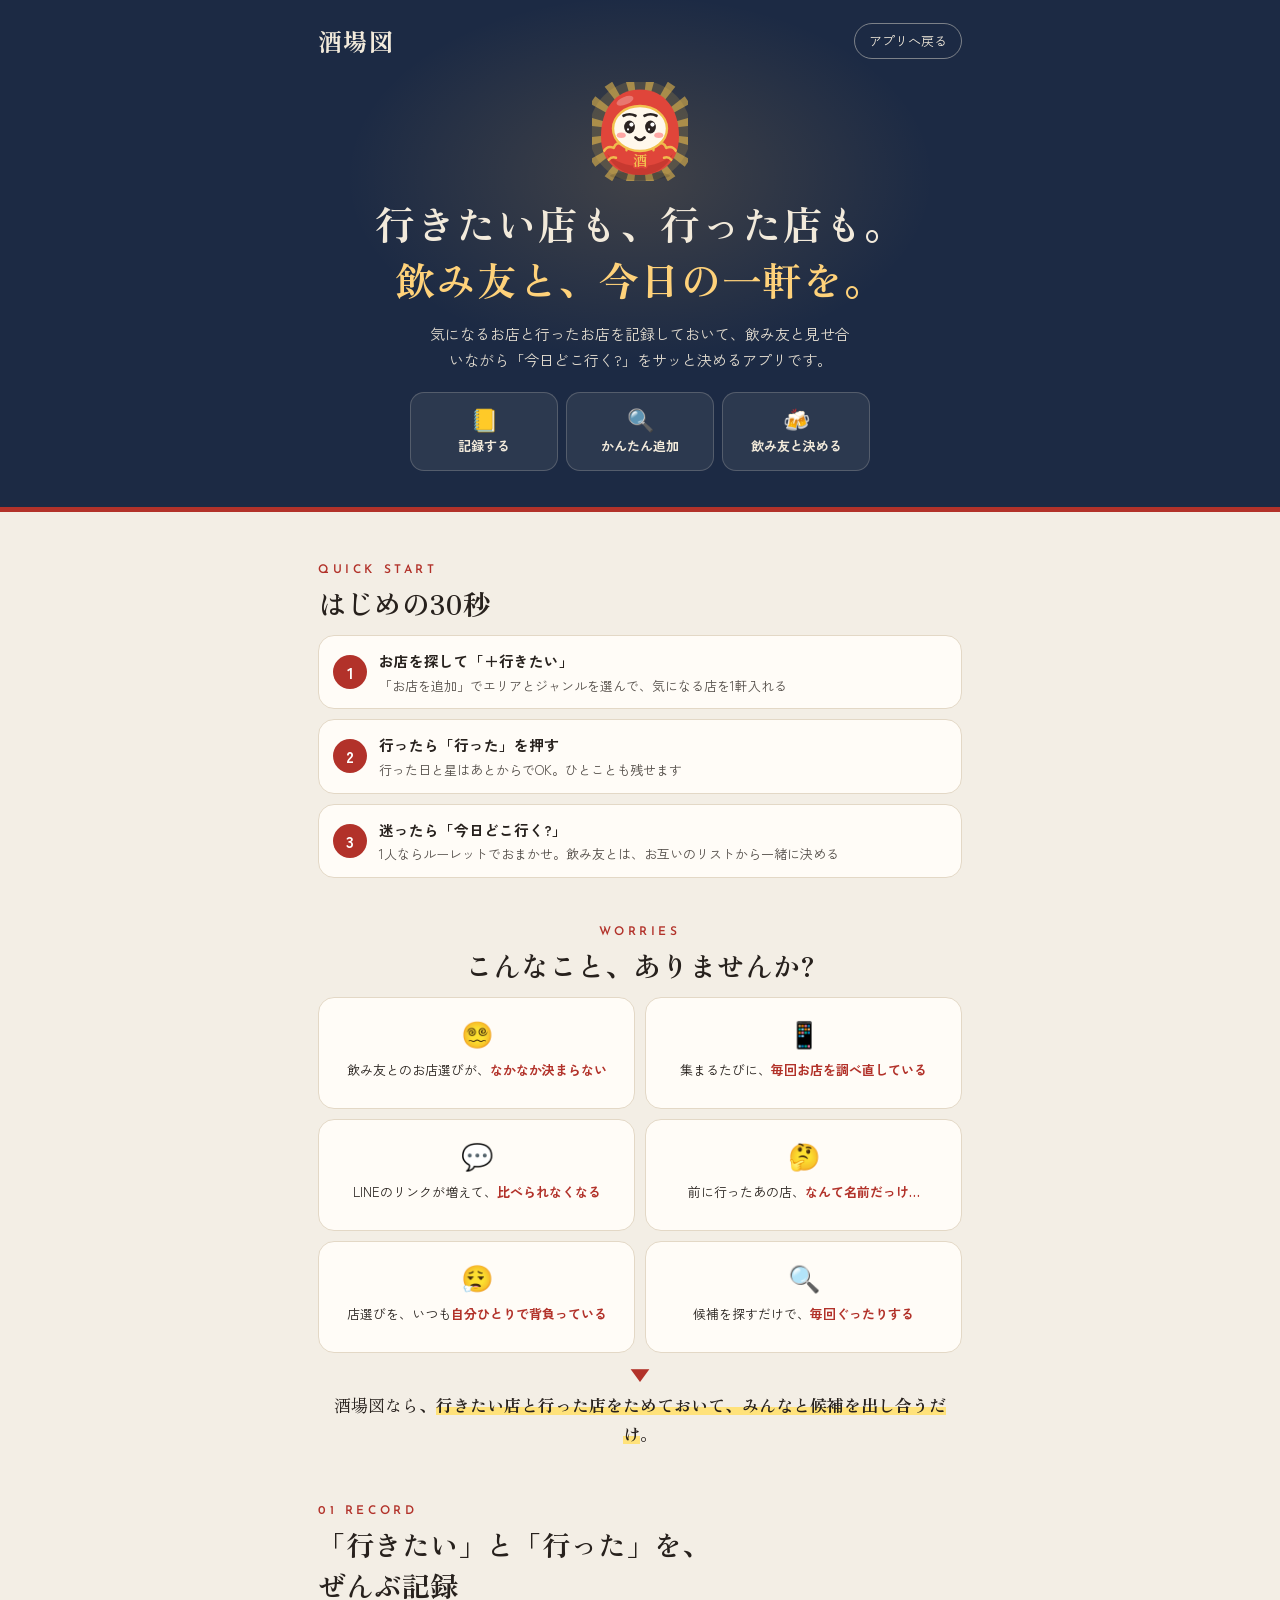
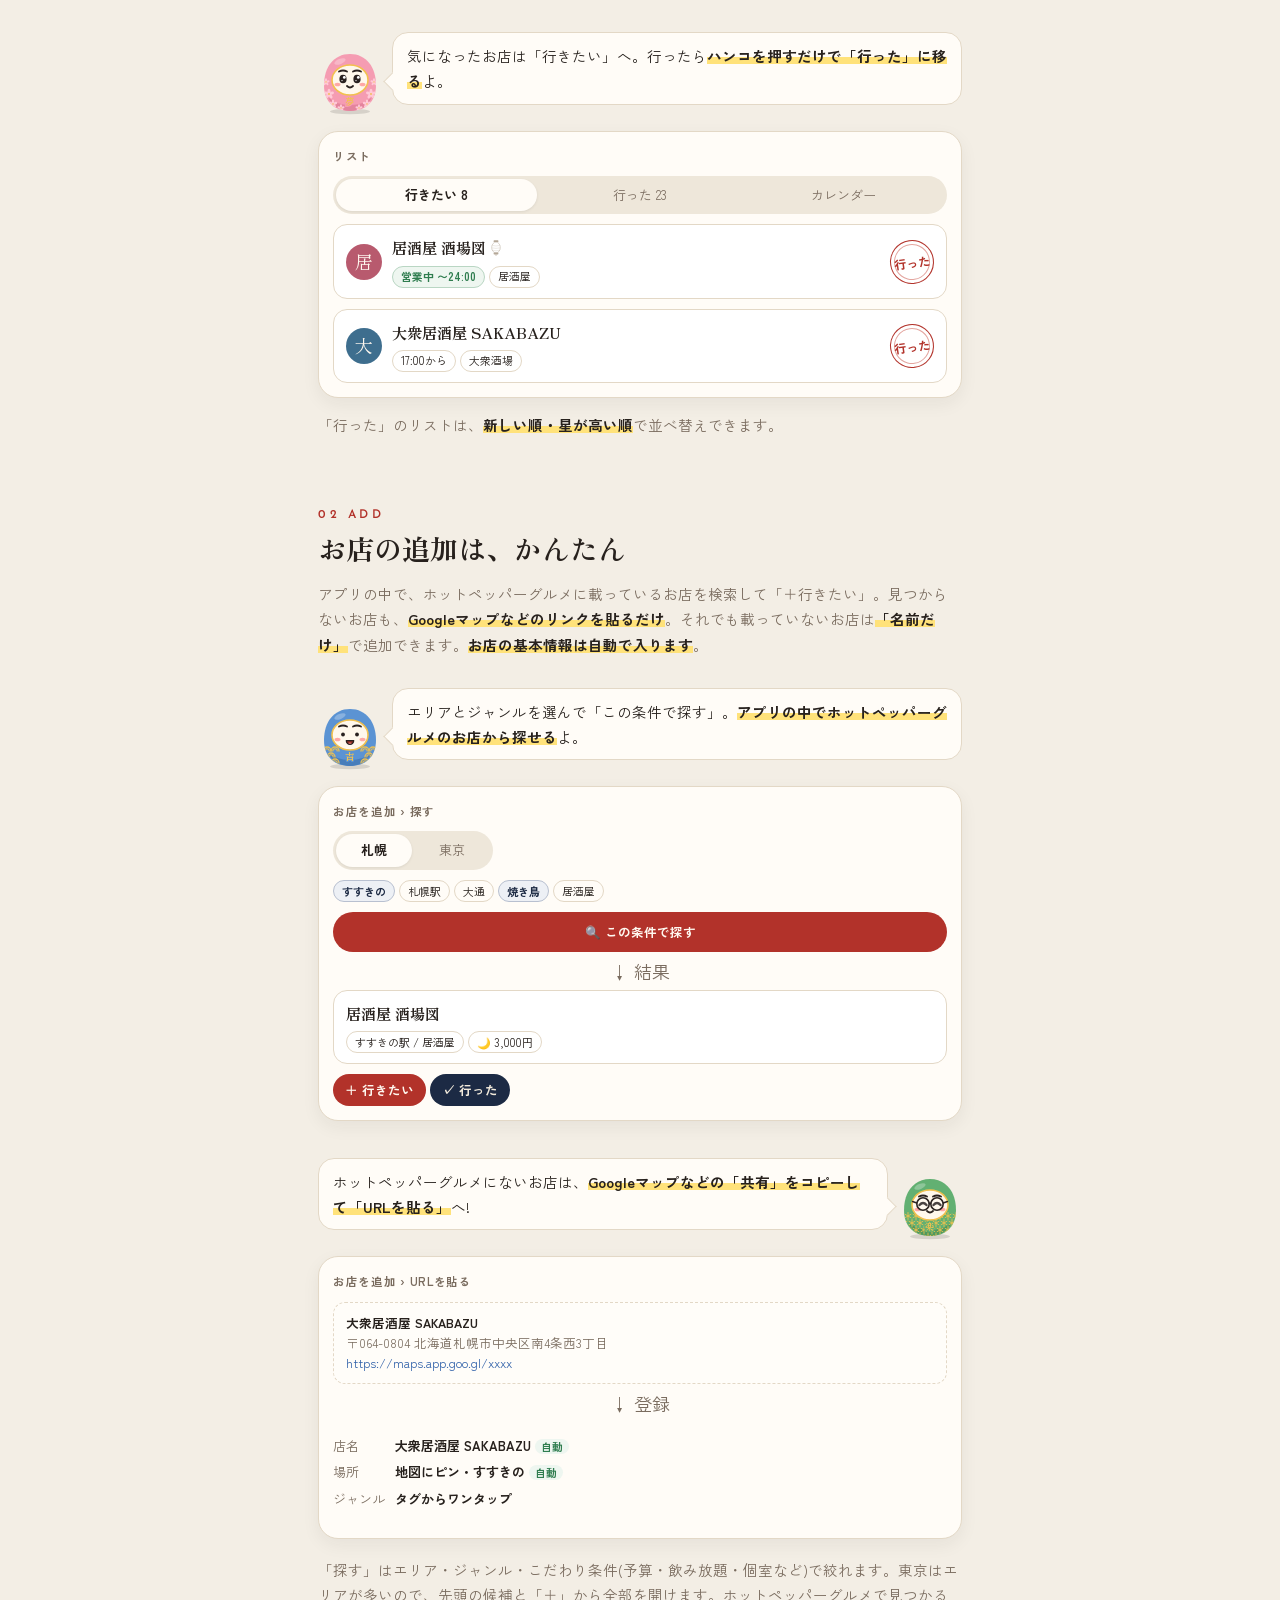
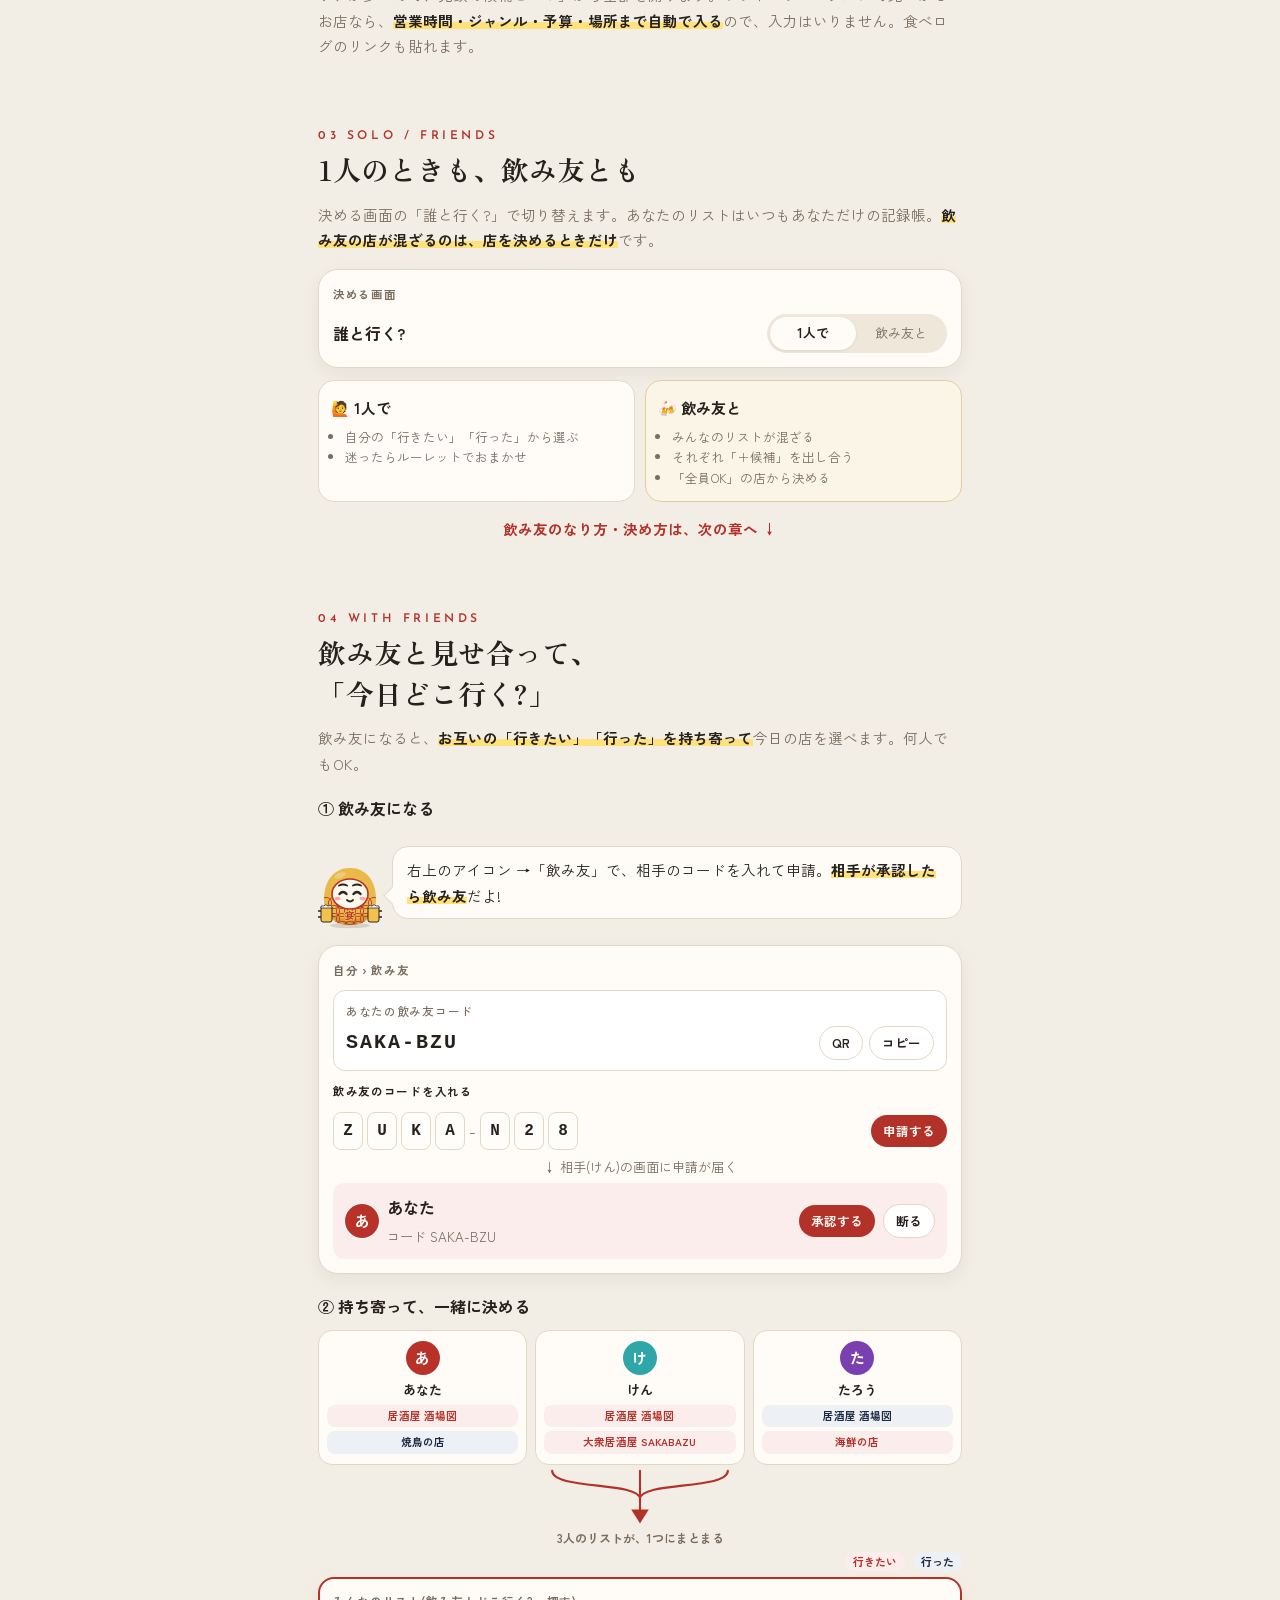
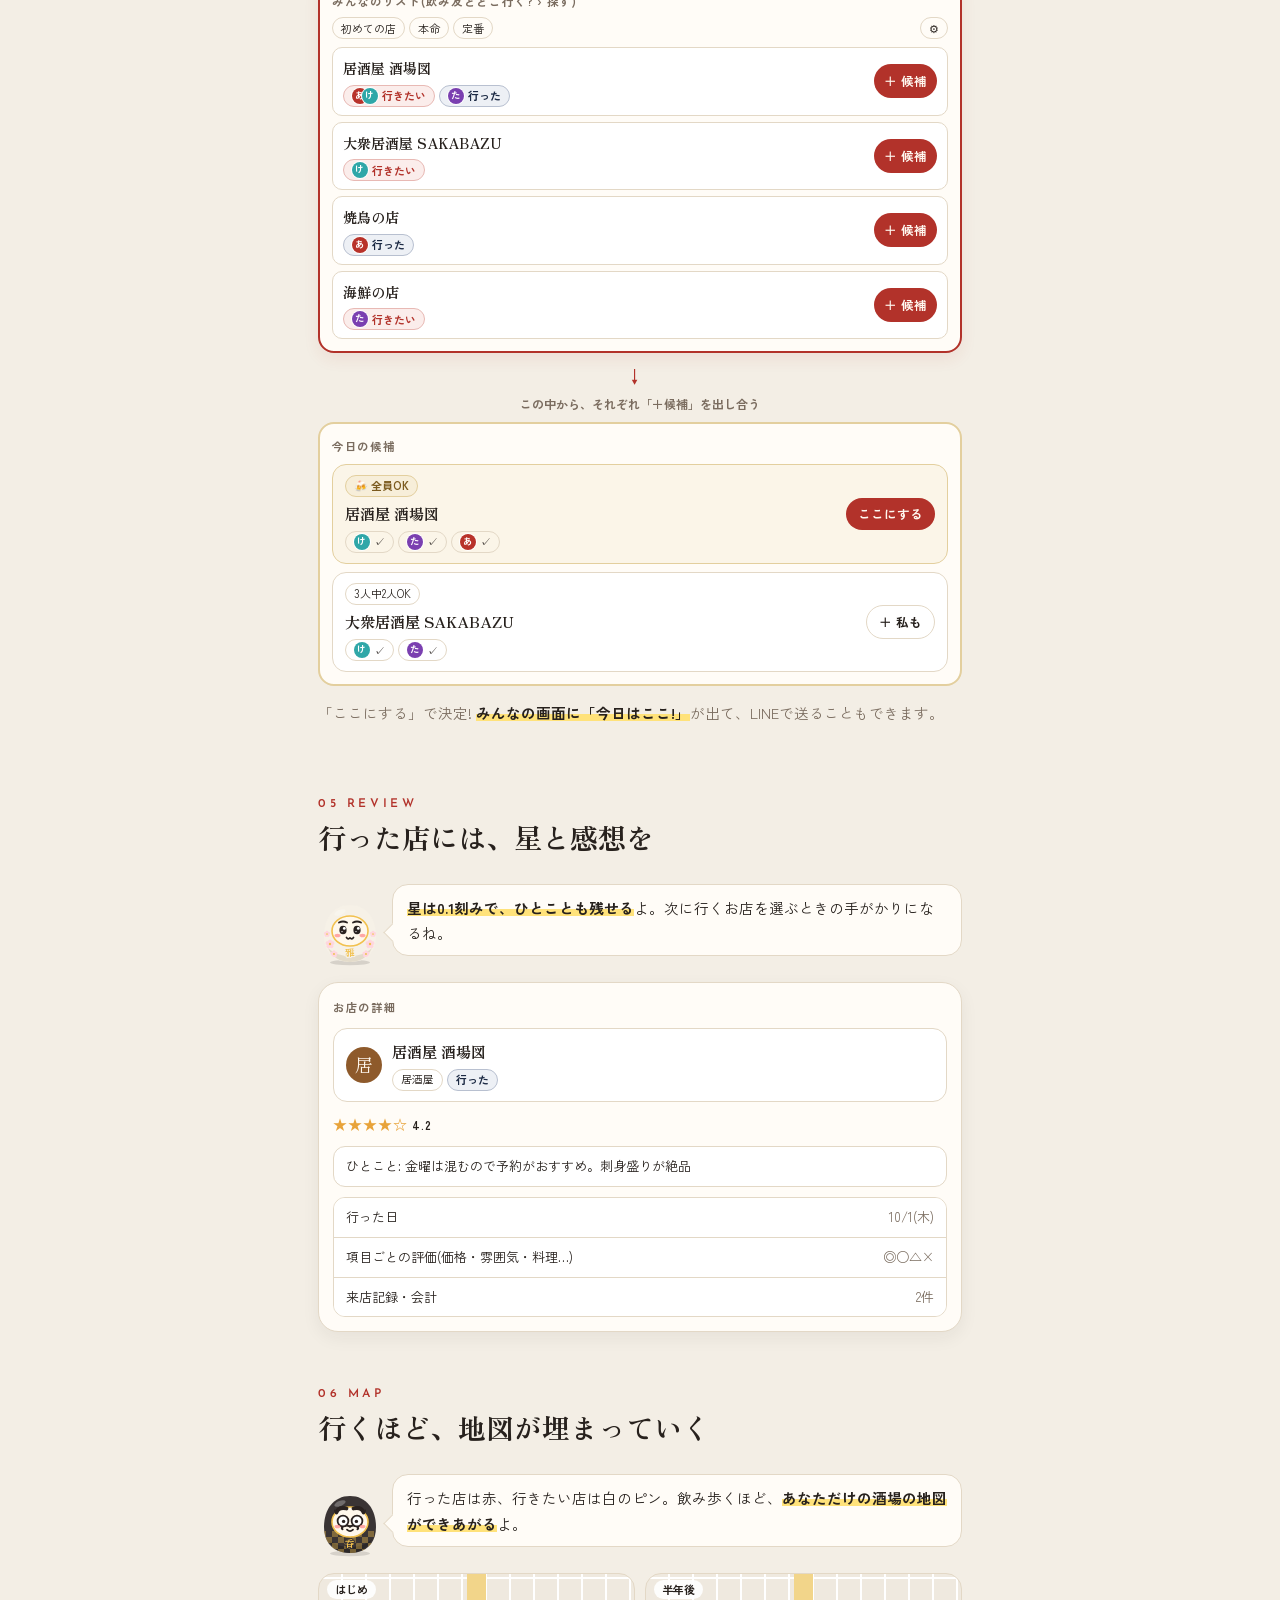
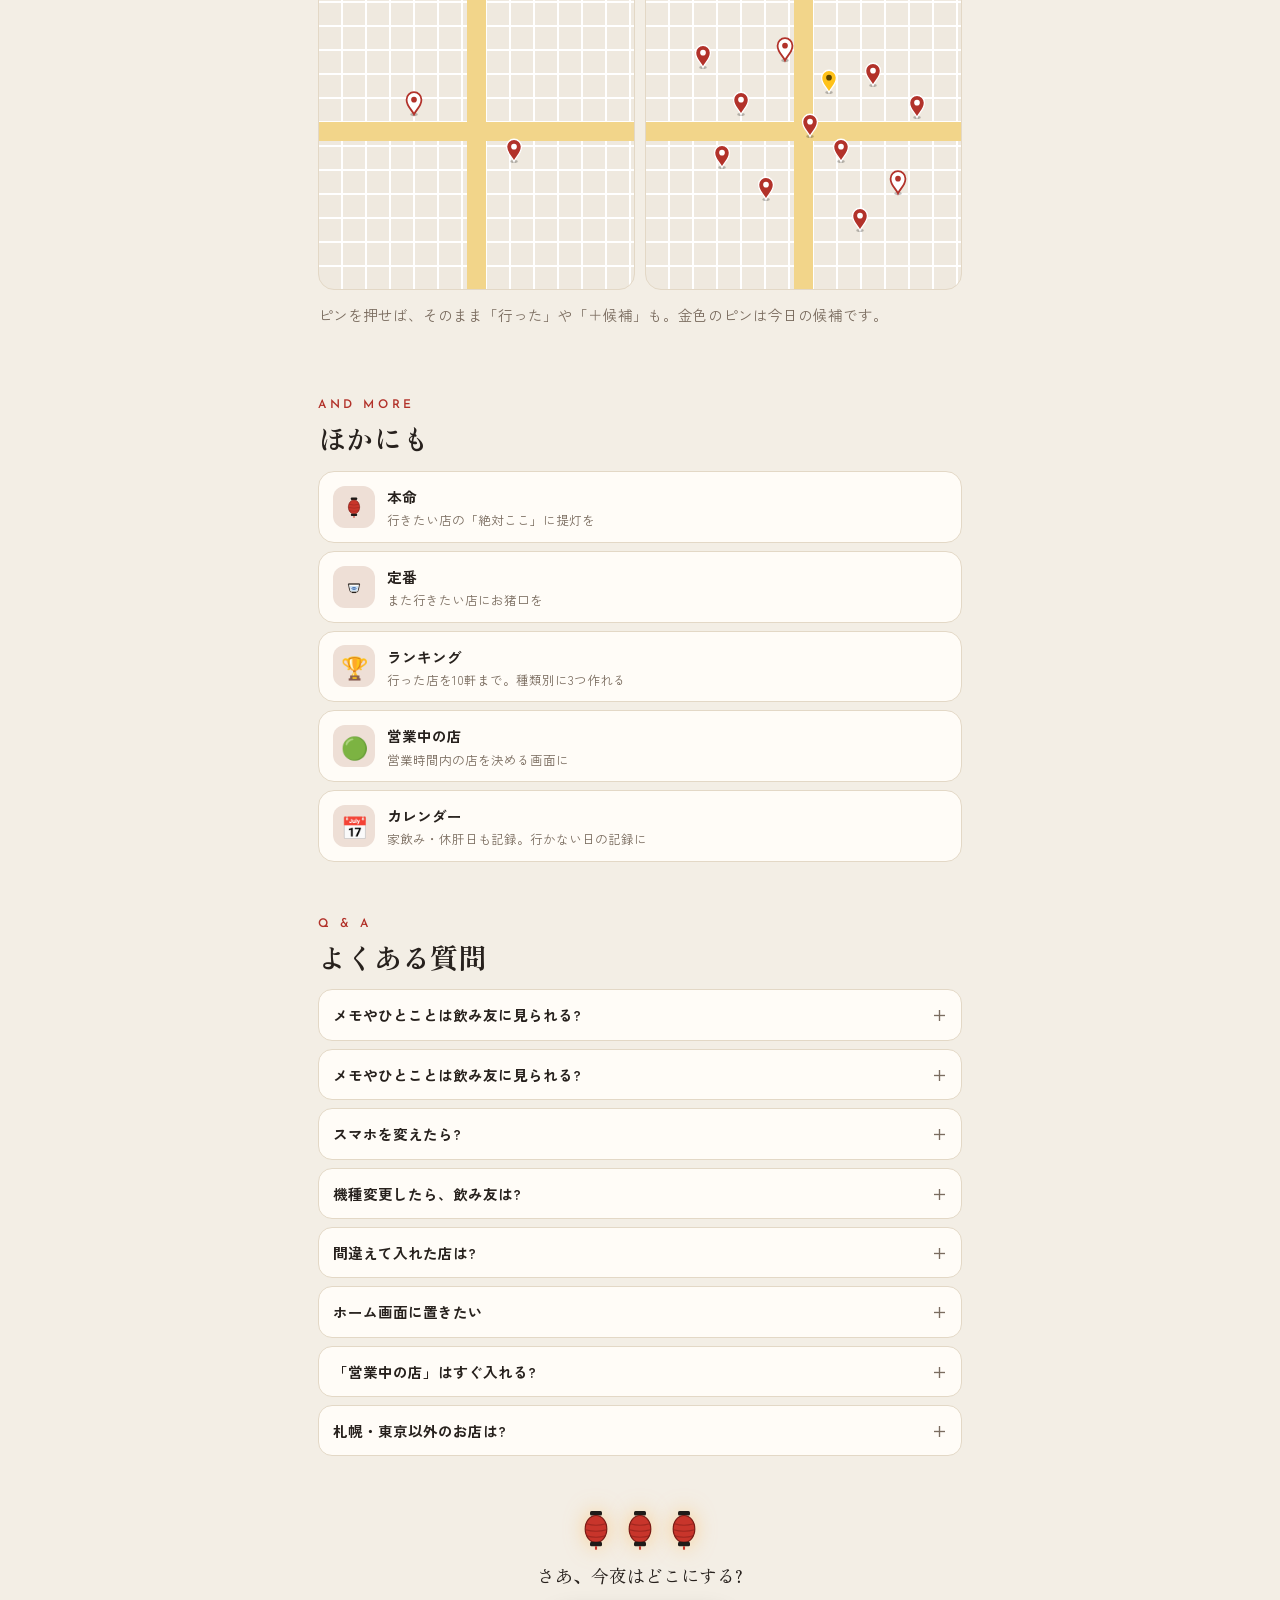
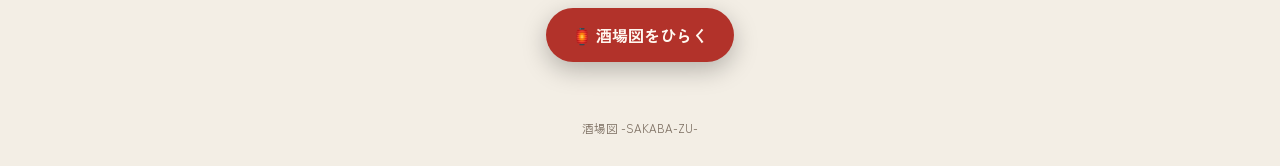
==== commit 9f78a26e: "使い方03: 比較カードを短くし、04への案内を追加 Co-Authored-By: Claude Sonnet 5.5 <noreply@anthropic.com>" ====
--- a/guide.html
+++ b/guide.html
@@ -356,8 +356,9 @@
     </div>
     <div class="vs">
       <div class="vs-c"><b class="vs-h">🙋 1人で</b><ul><li>自分の「行きたい」「行った」から選ぶ</li><li>迷ったらルーレットでおまかせ</li></ul></div>
-      <div class="vs-c f"><b class="vs-h">🍻 飲み友と</b><ul><li>みんなの「行きたい」「行った」が混ざる</li><li>それぞれ「＋候補」を出し合う</li><li>「全員OK」の店から「ここにする」</li><li>よく行くメンバーは「飲み会」として保存</li></ul></div>
-    </div>
+      <div class="vs-c f"><b class="vs-h">🍻 飲み友と</b><ul><li>みんなのリストが混ざる</li><li>それぞれ「＋候補」を出し合う</li><li>「全員OK」の店から決める</li></ul></div>
+    </div>
+    <p class="lead" style="margin-top:14px;text-align:center"><a href="#friends" style="color:var(--red);font-weight:700;text-decoration:none">飲み友のなり方・決め方は、次の章へ ↓</a></p>
   </section>
 
   <!-- 3 飲み友 -->
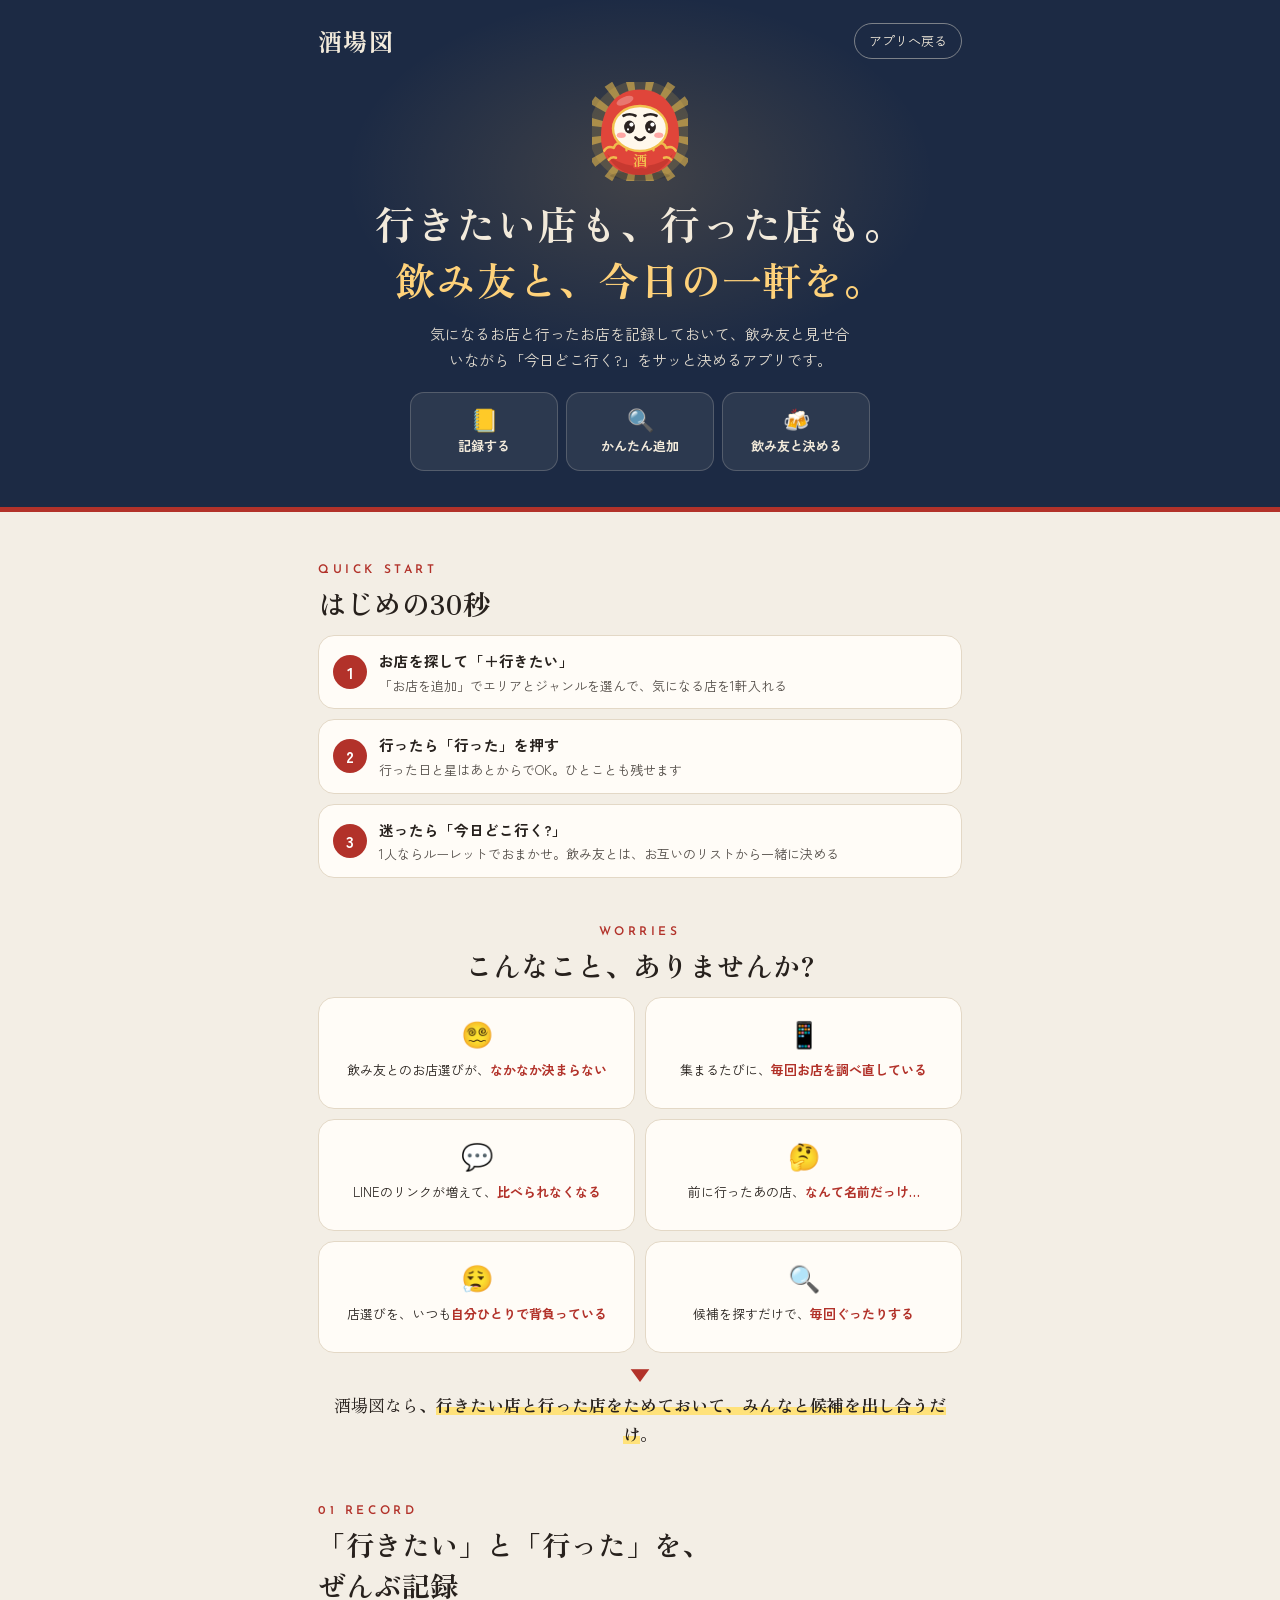
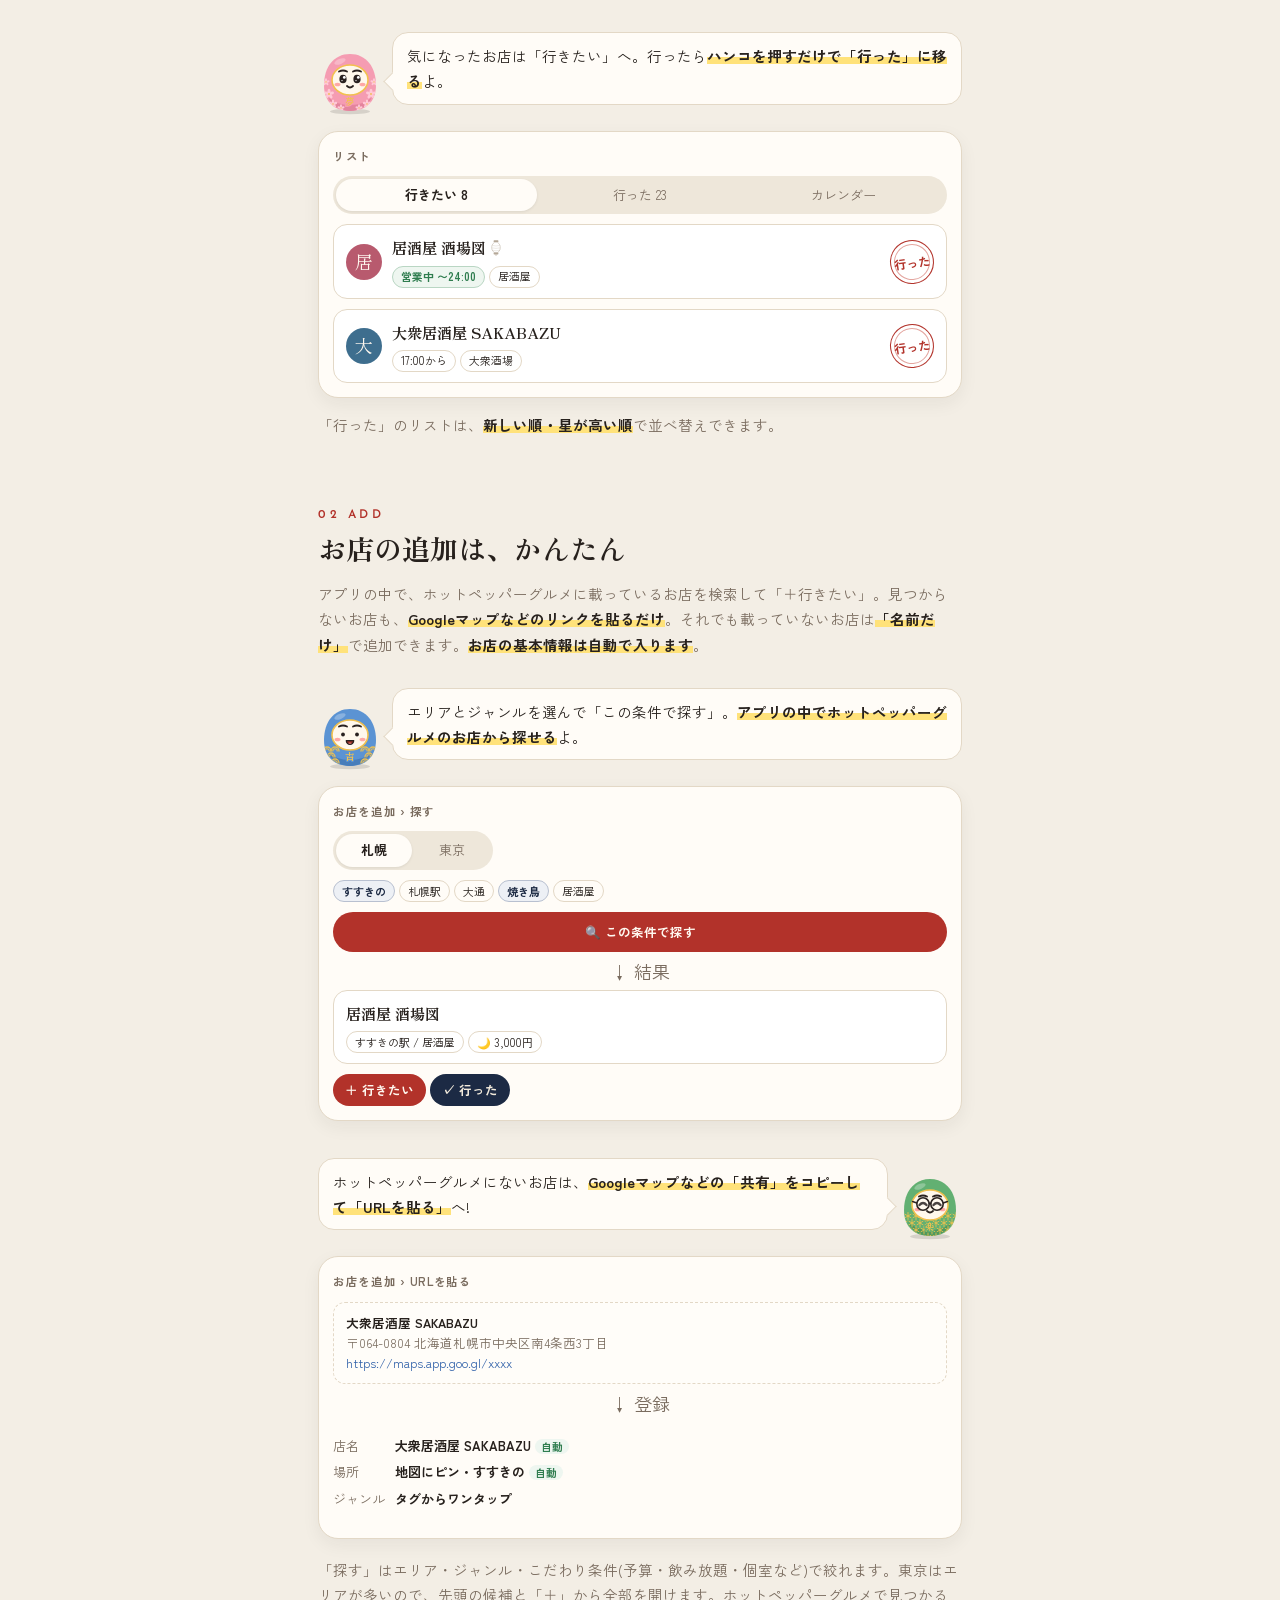
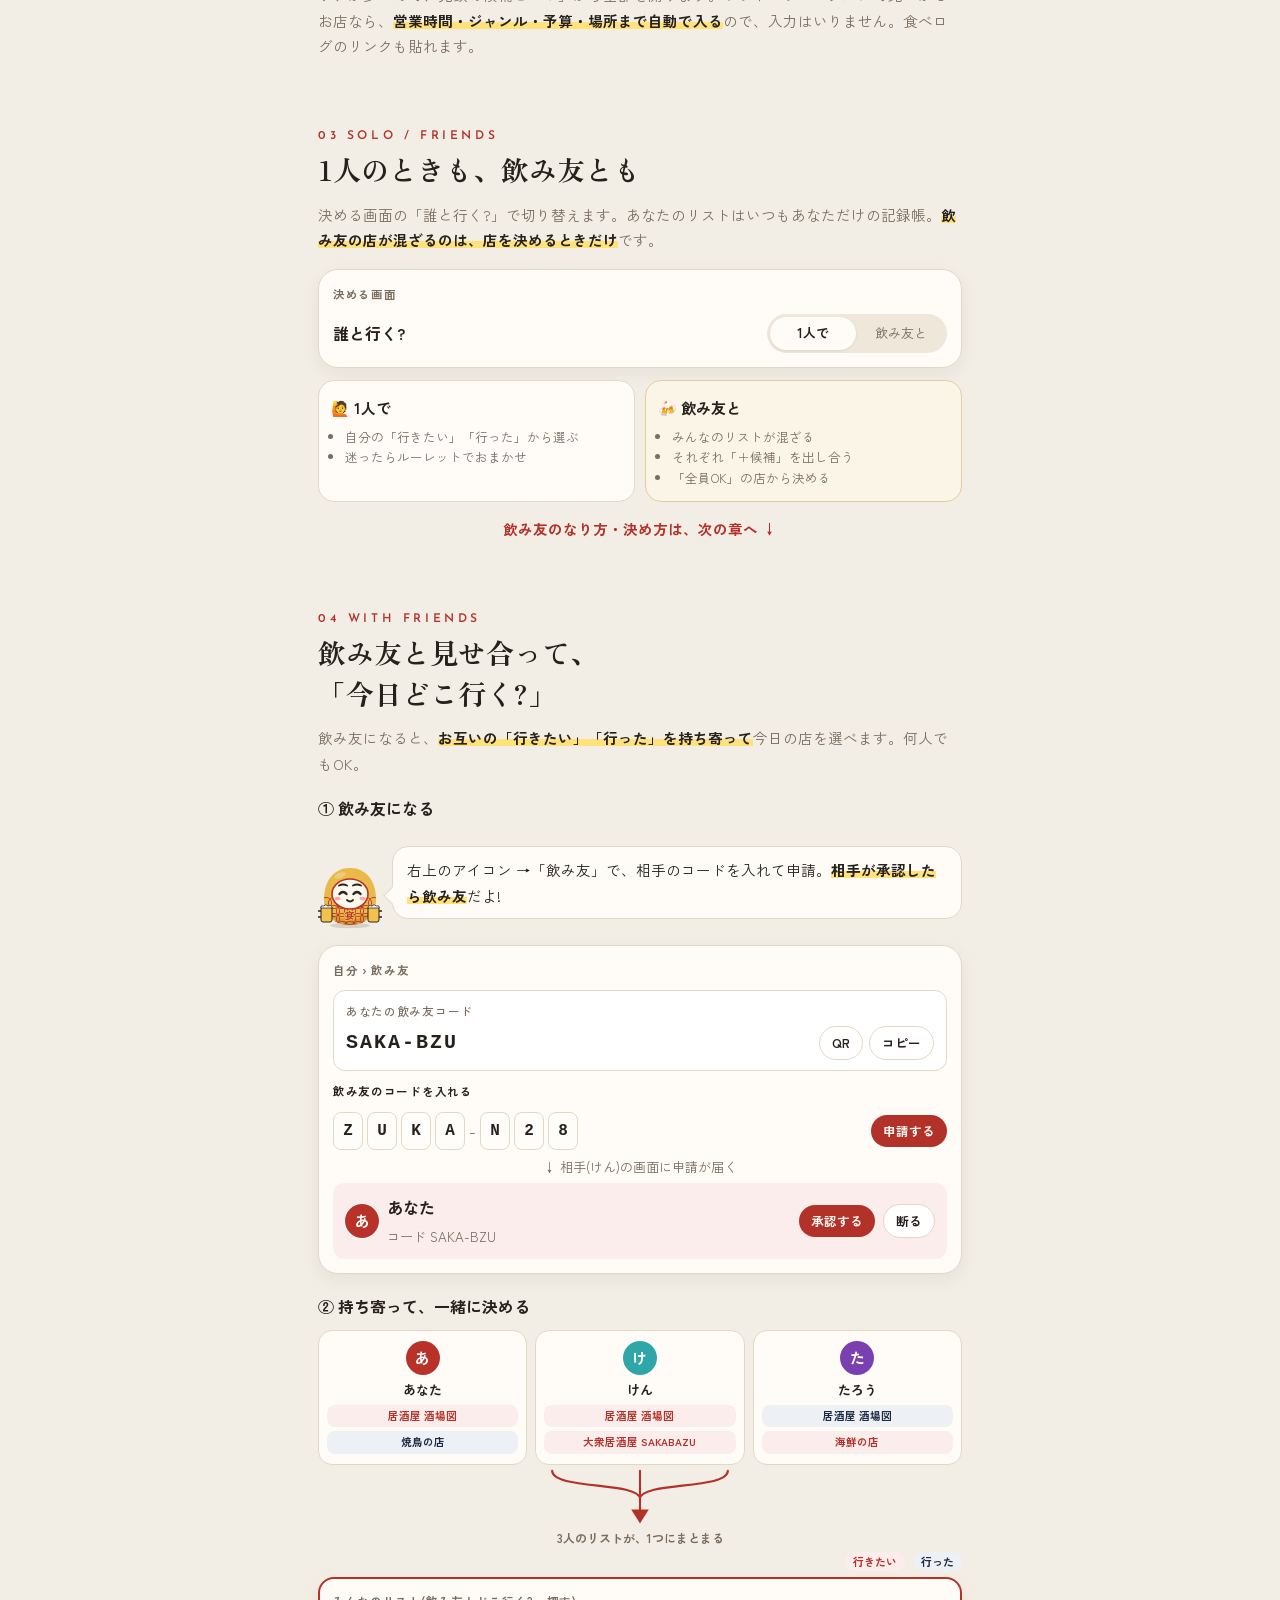
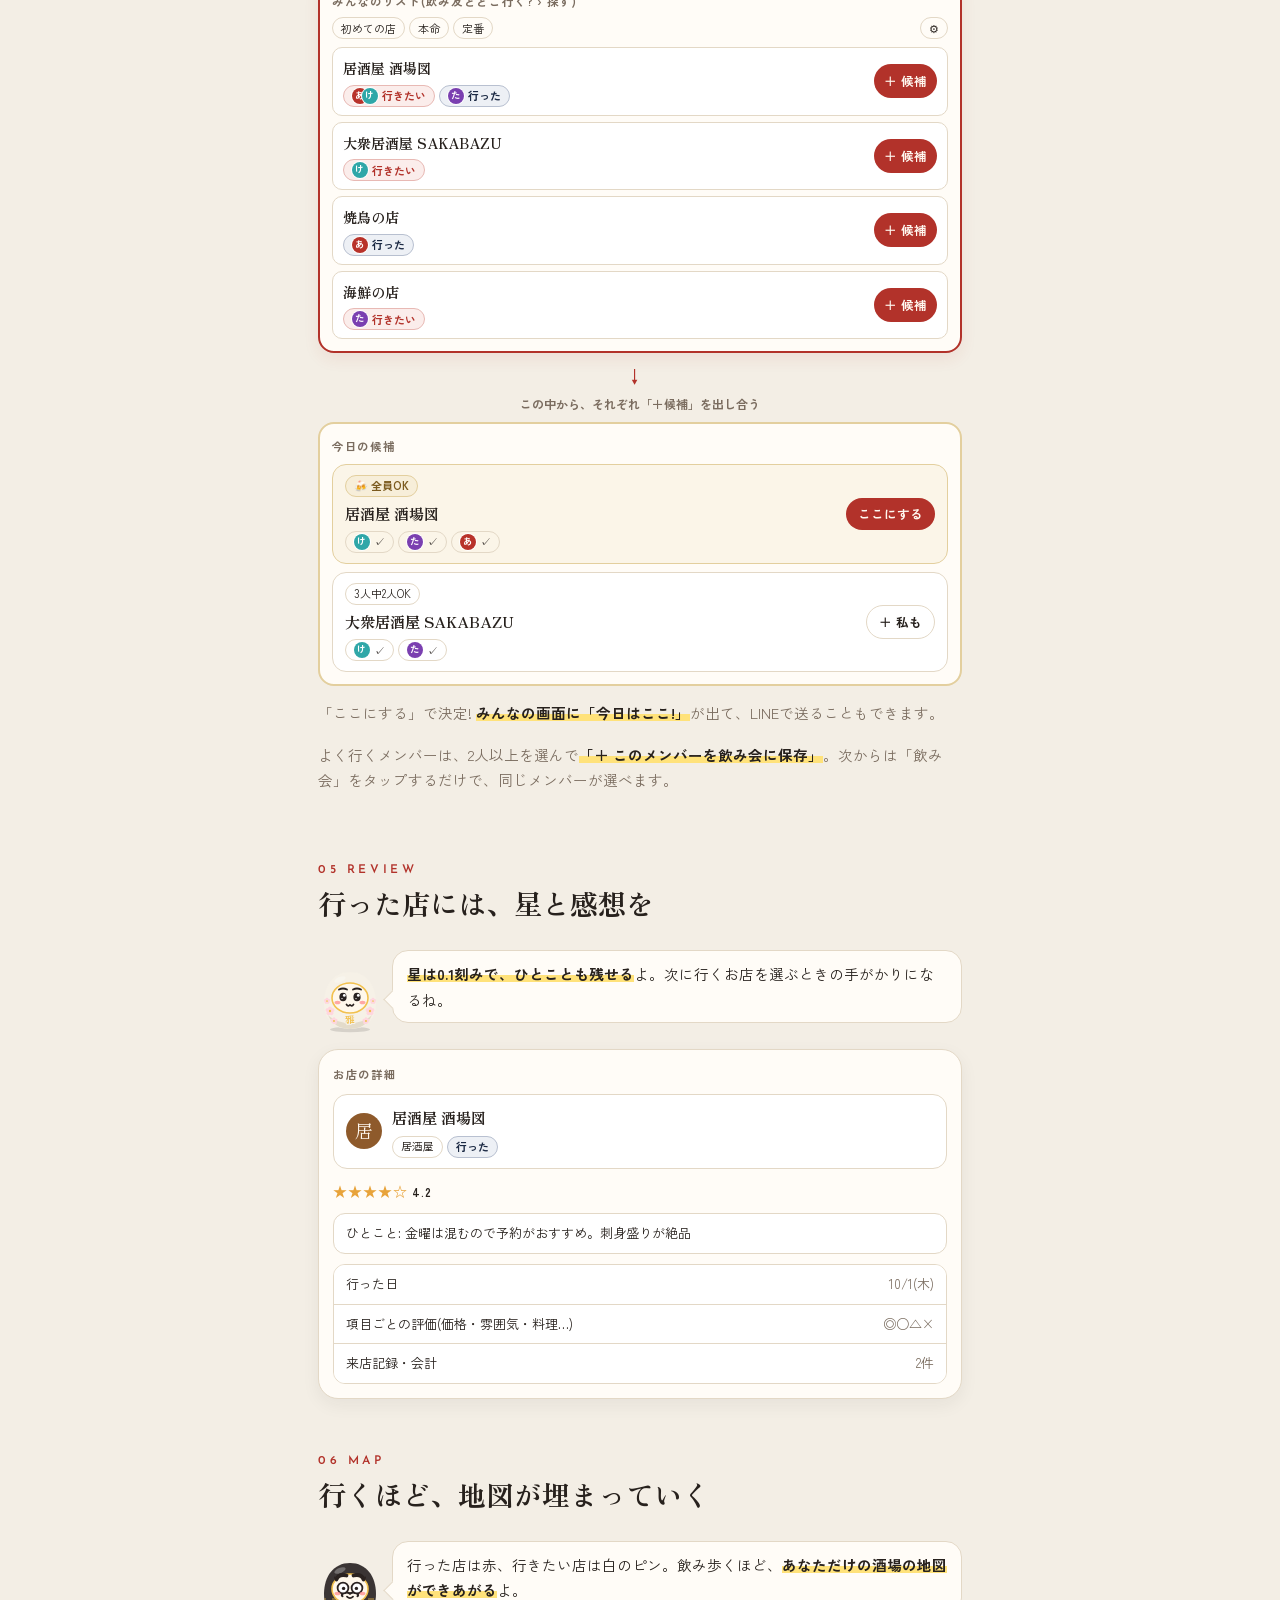
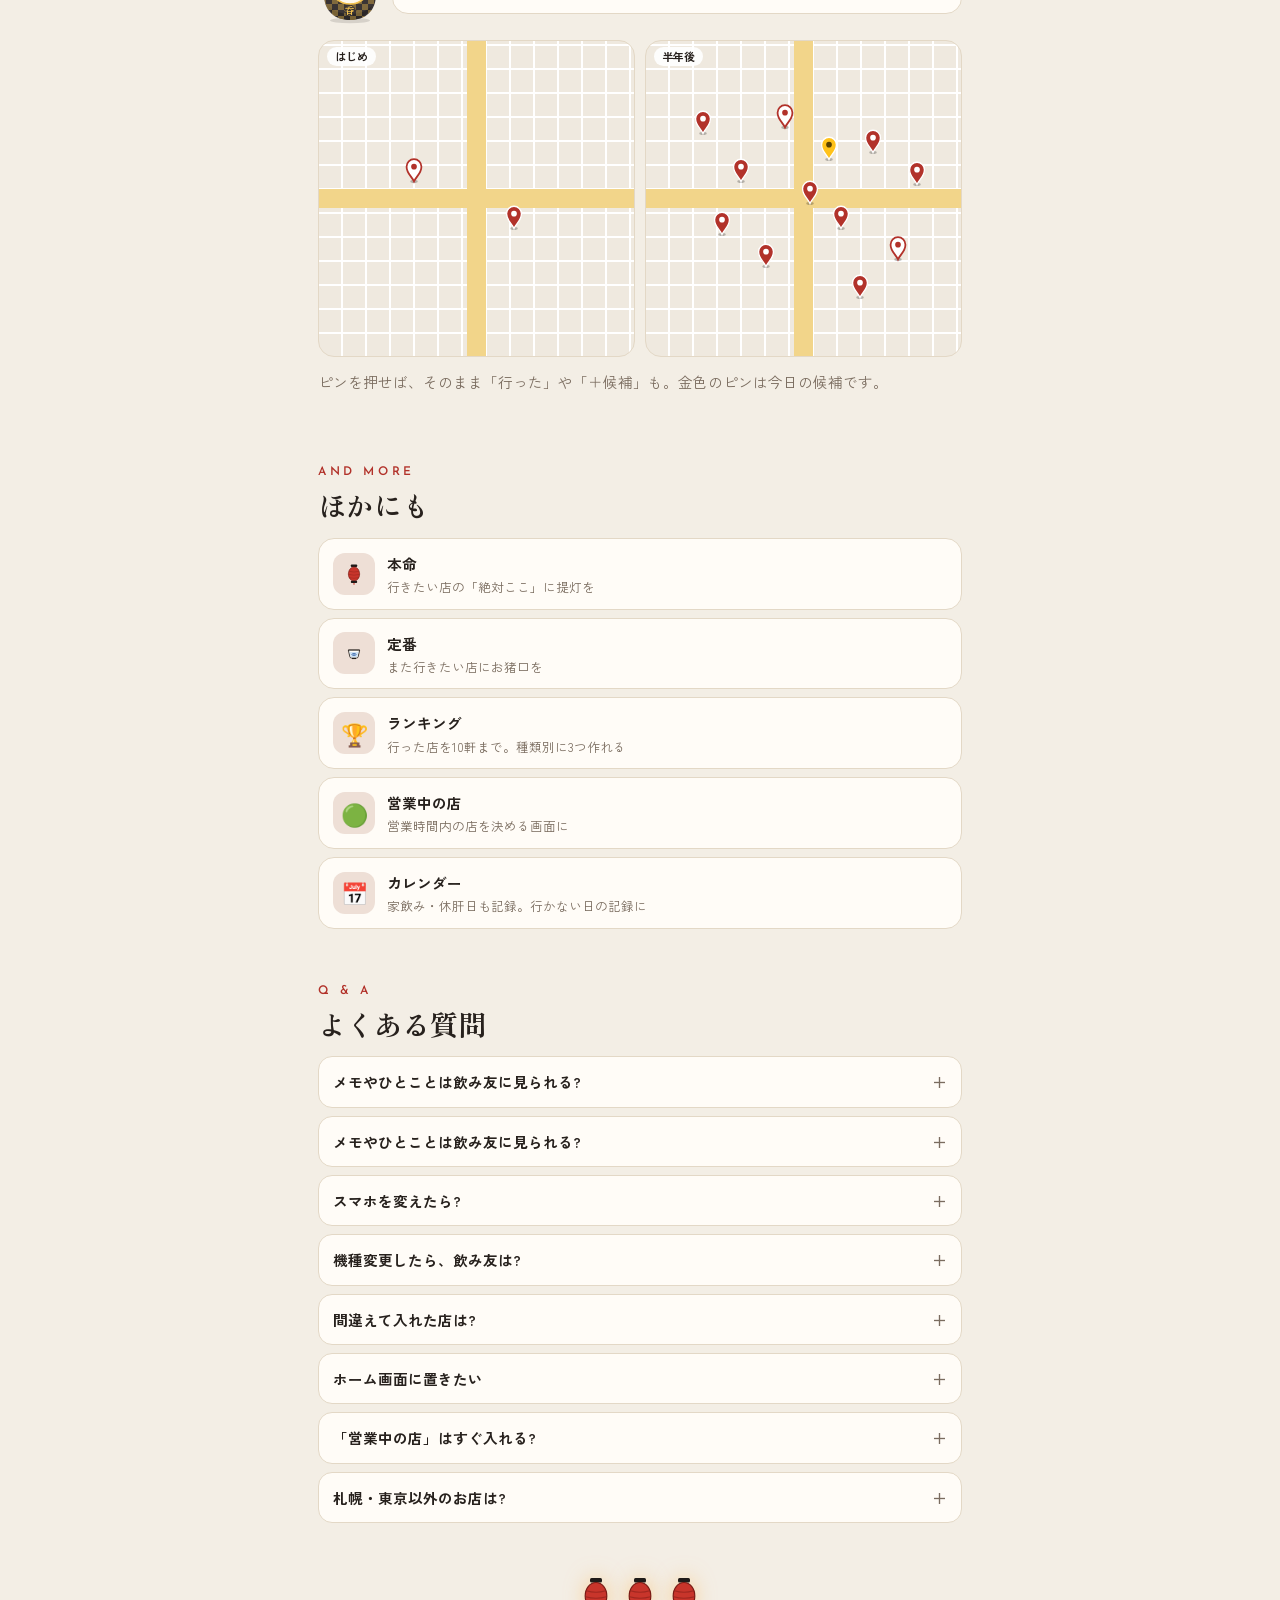
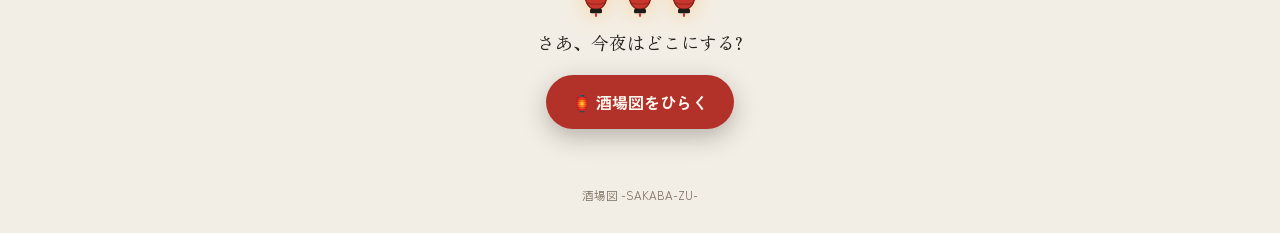
==== commit e2c74c49: "使い方04: 飲み会の保存を追加 Co-Authored-By: Claude Sonnet 5.5 <noreply@anthropic.com>" ====
--- a/guide.html
+++ b/guide.html
@@ -417,6 +417,7 @@
     </div>
 
     <p class="lead" style="margin-top:14px">「ここにする」で決定! <span class="mk">みんなの画面に「今日はここ!」</span>が出て、LINEで送ることもできます。</p>
+    <p class="lead" style="margin-top:10px">よく行くメンバーは、2人以上を選んで<span class="mk">「＋ このメンバーを飲み会に保存」</span>。次からは「飲み会」をタップするだけで、同じメンバーが選べます。</p>
   </section>
 
   <!-- 4 評価 -->
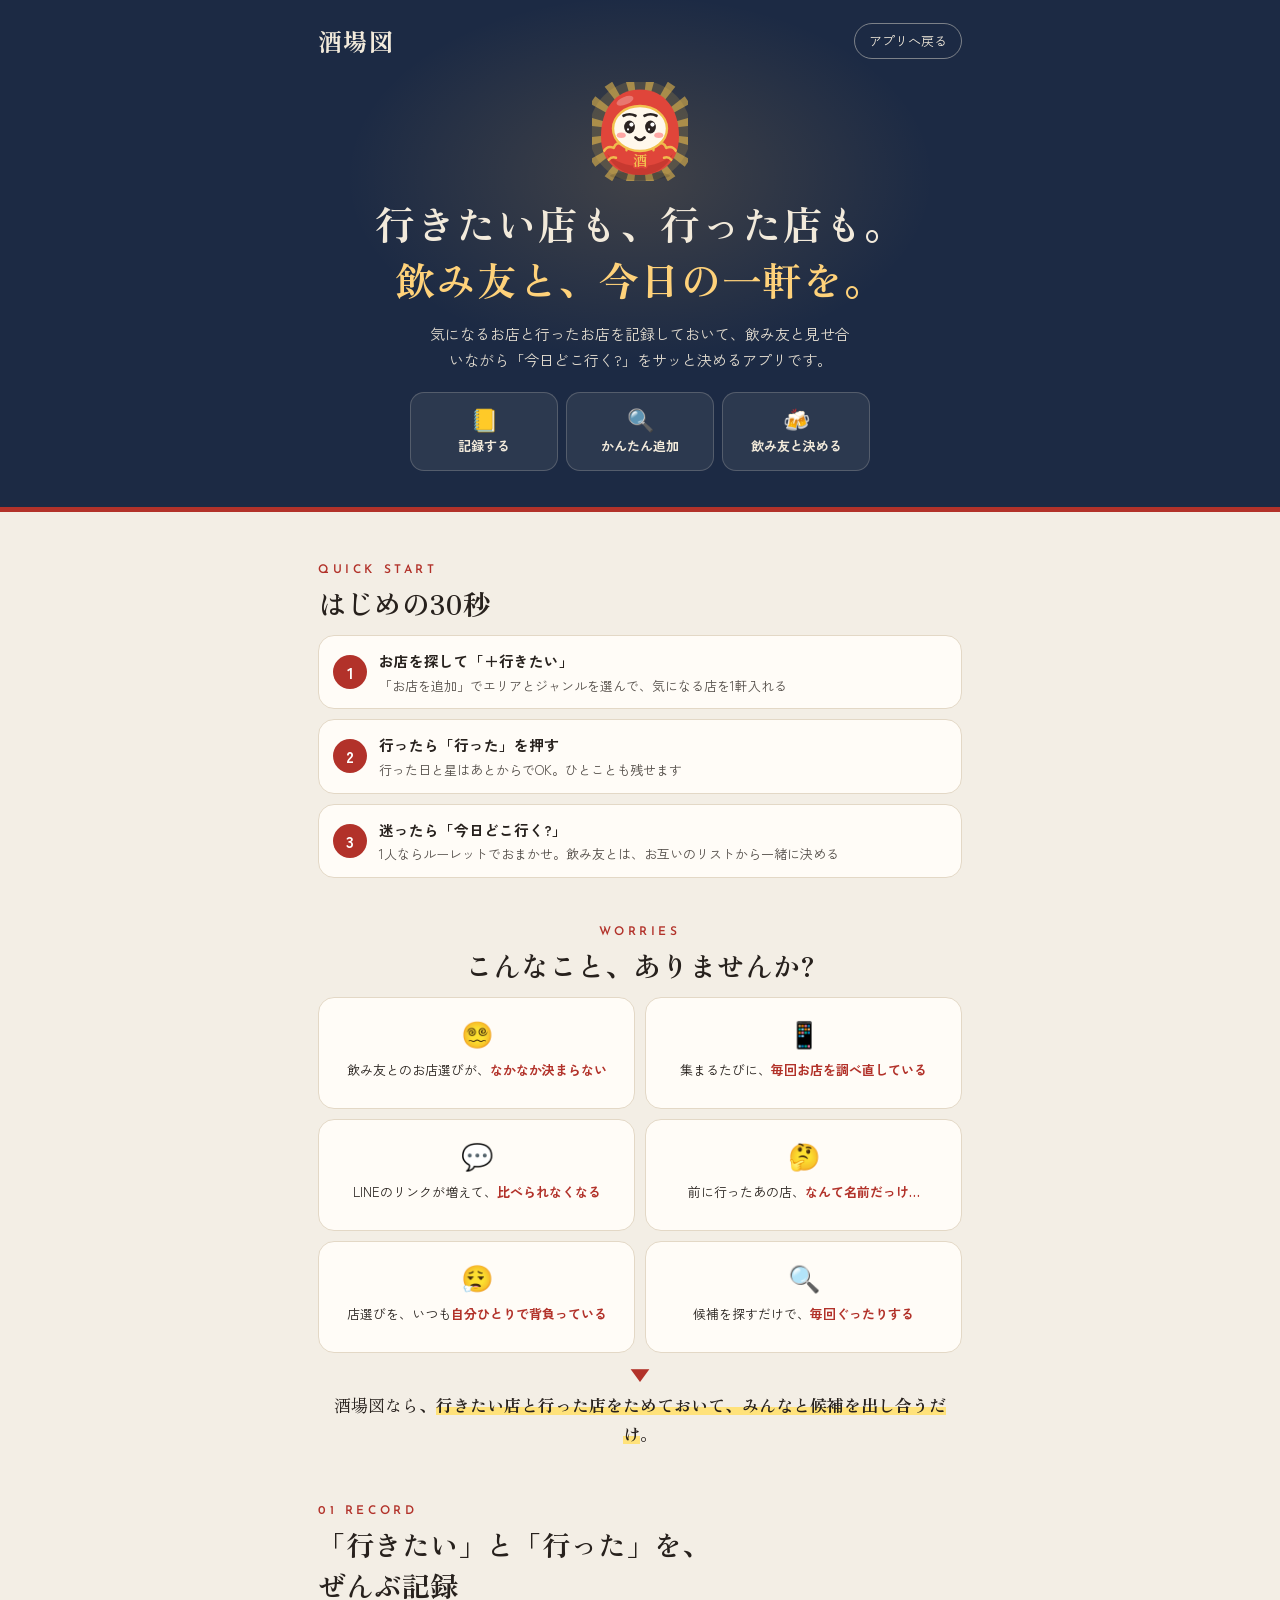
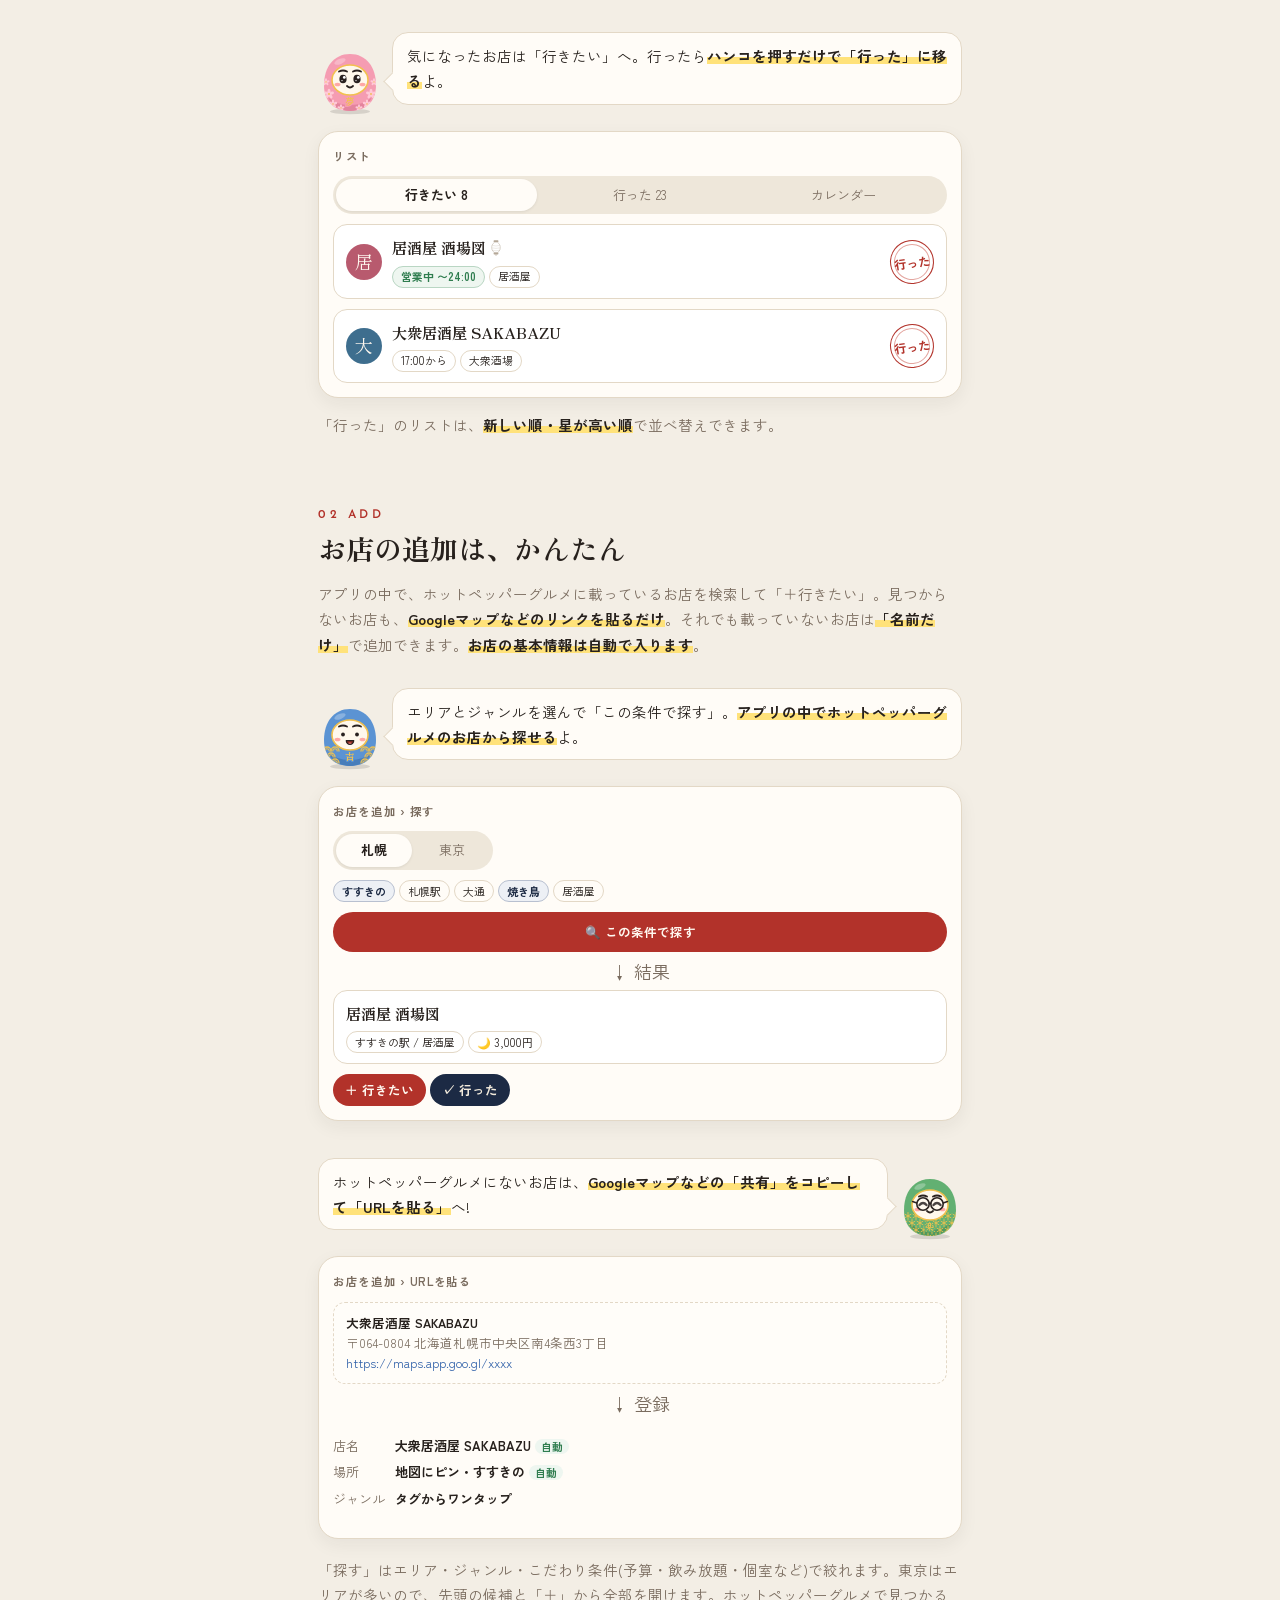
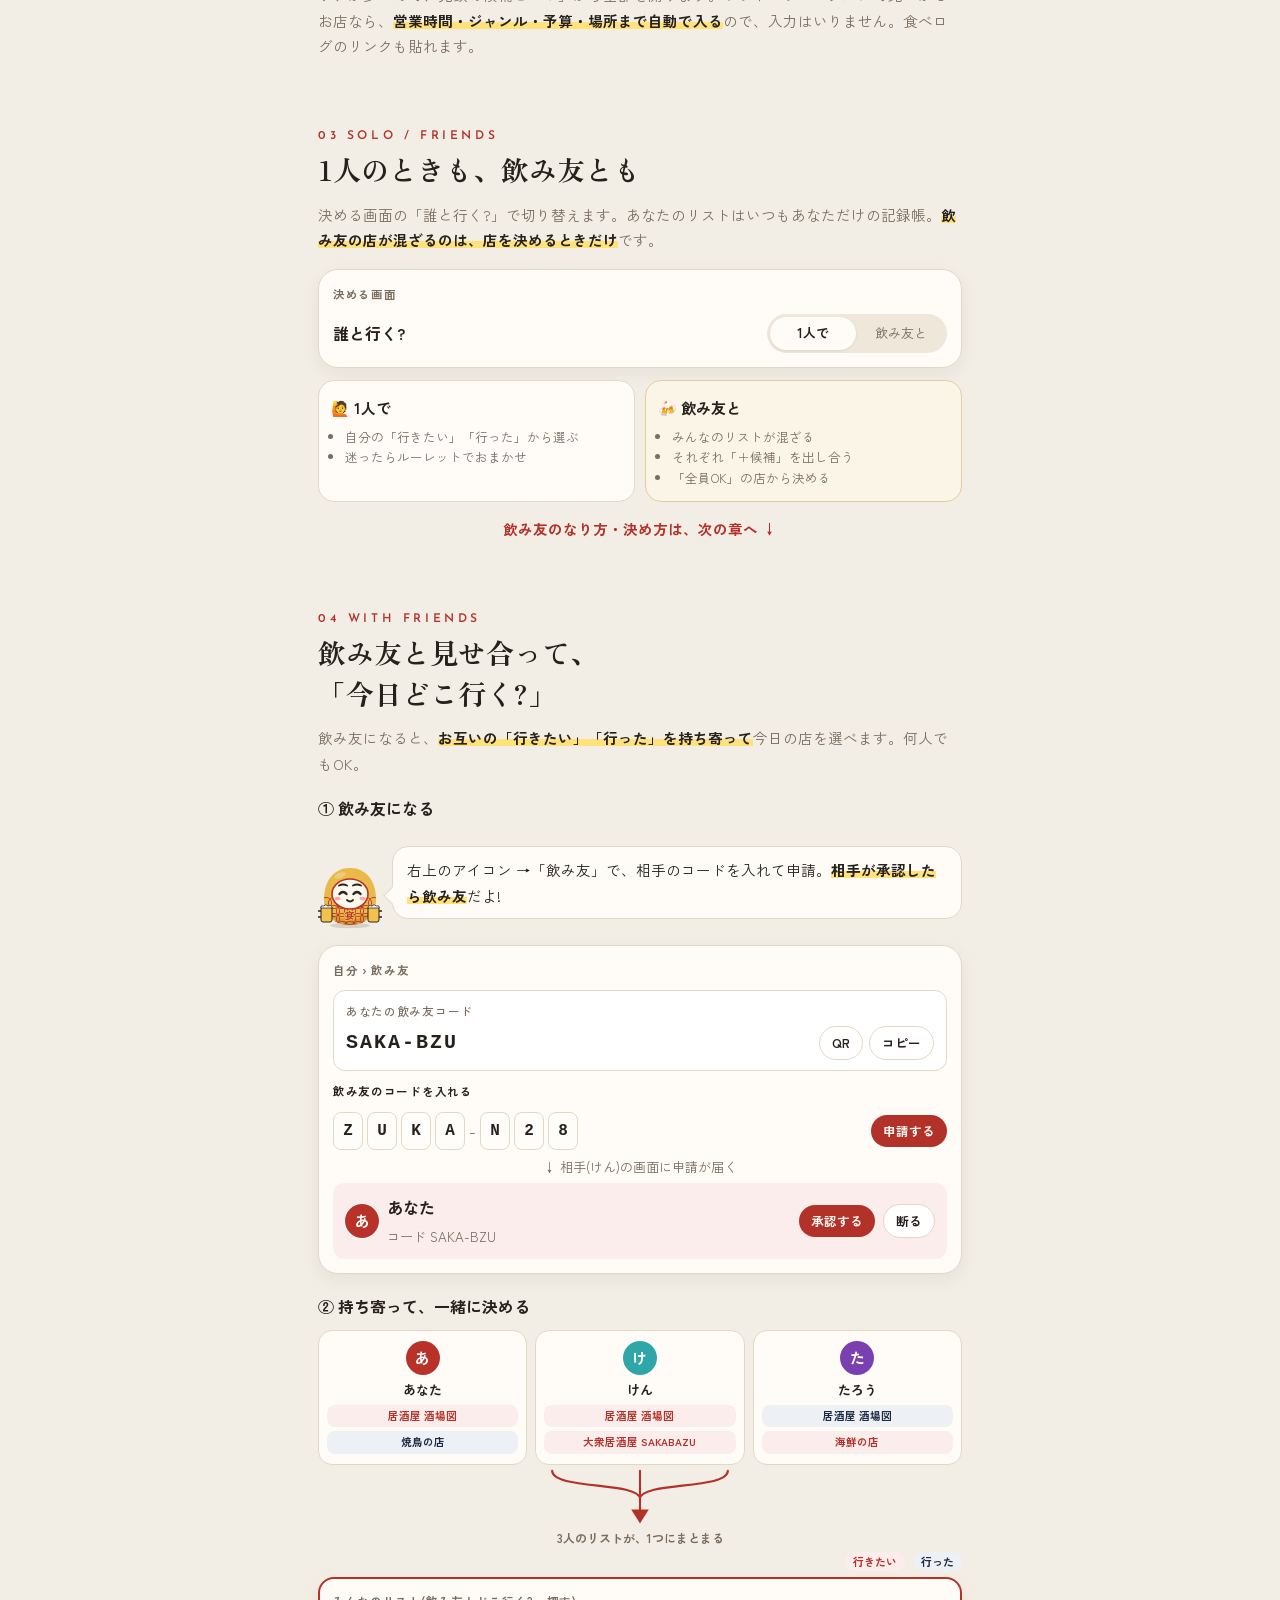
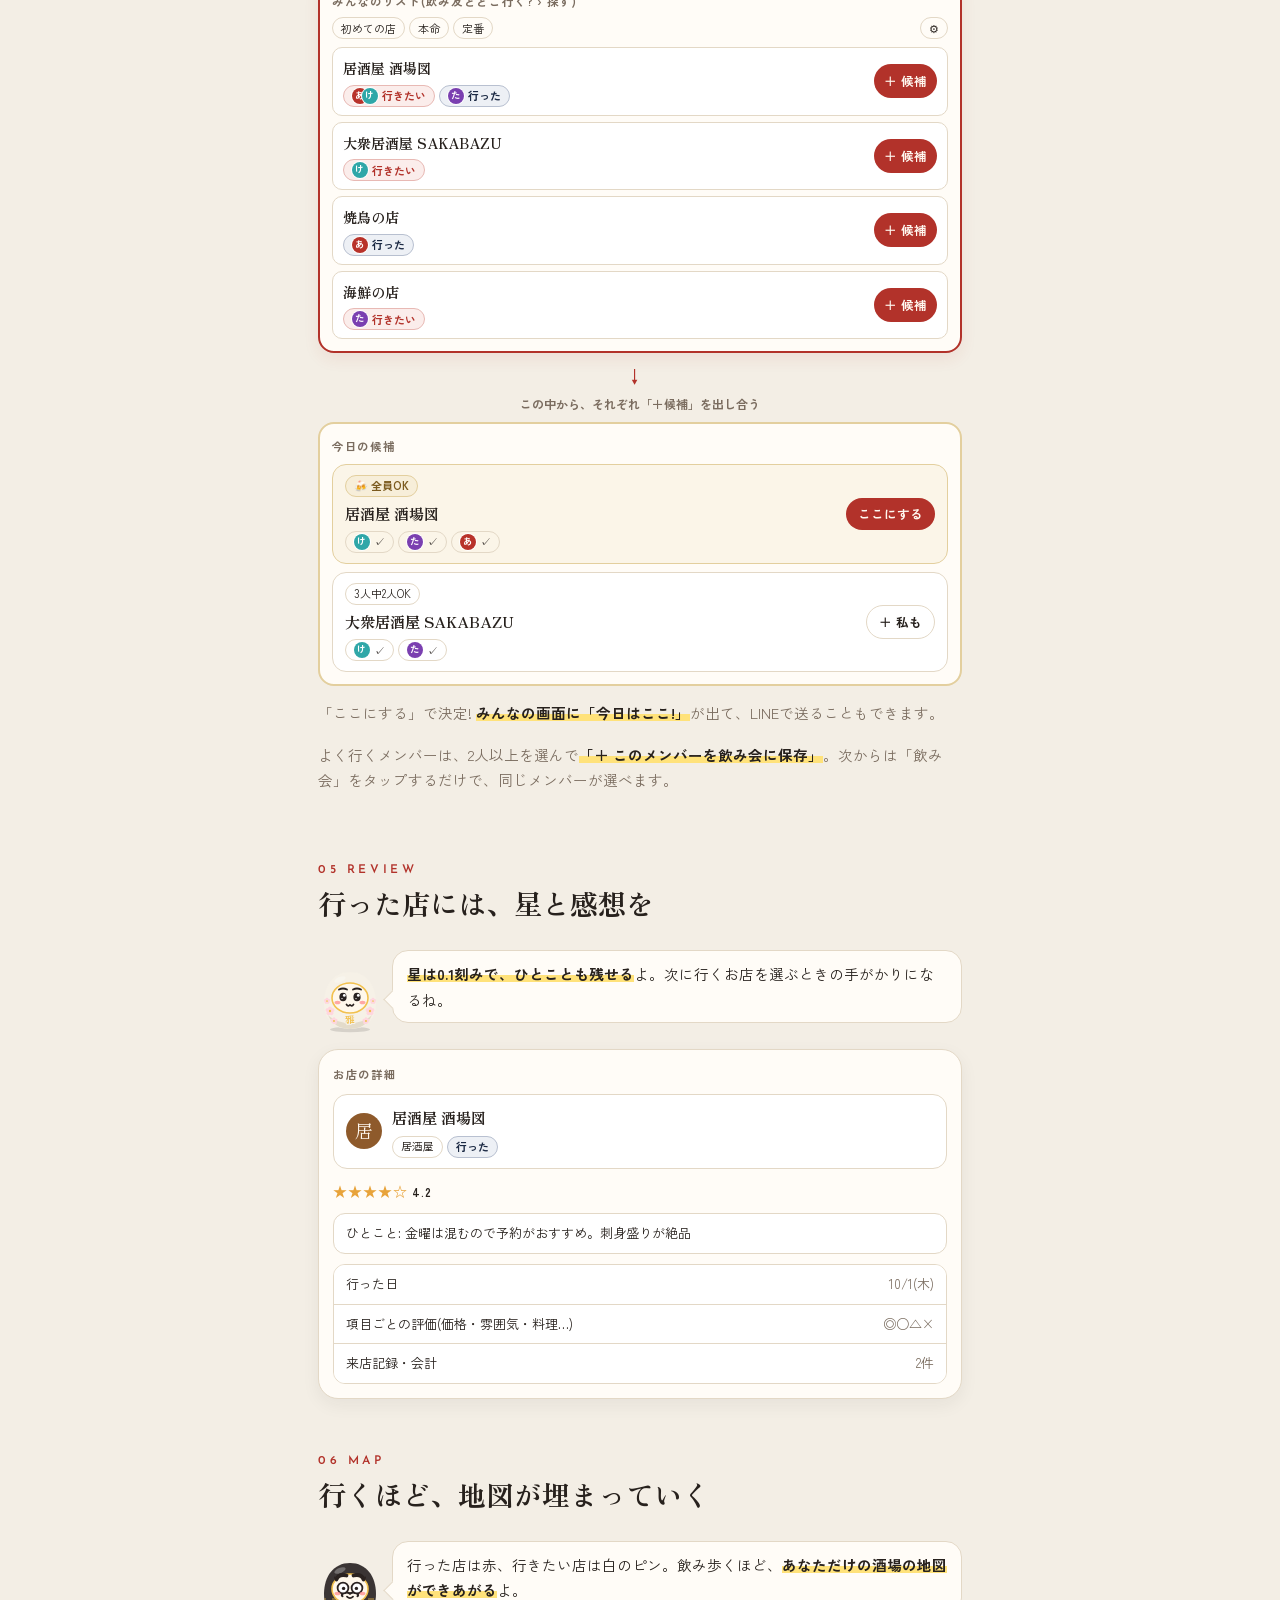
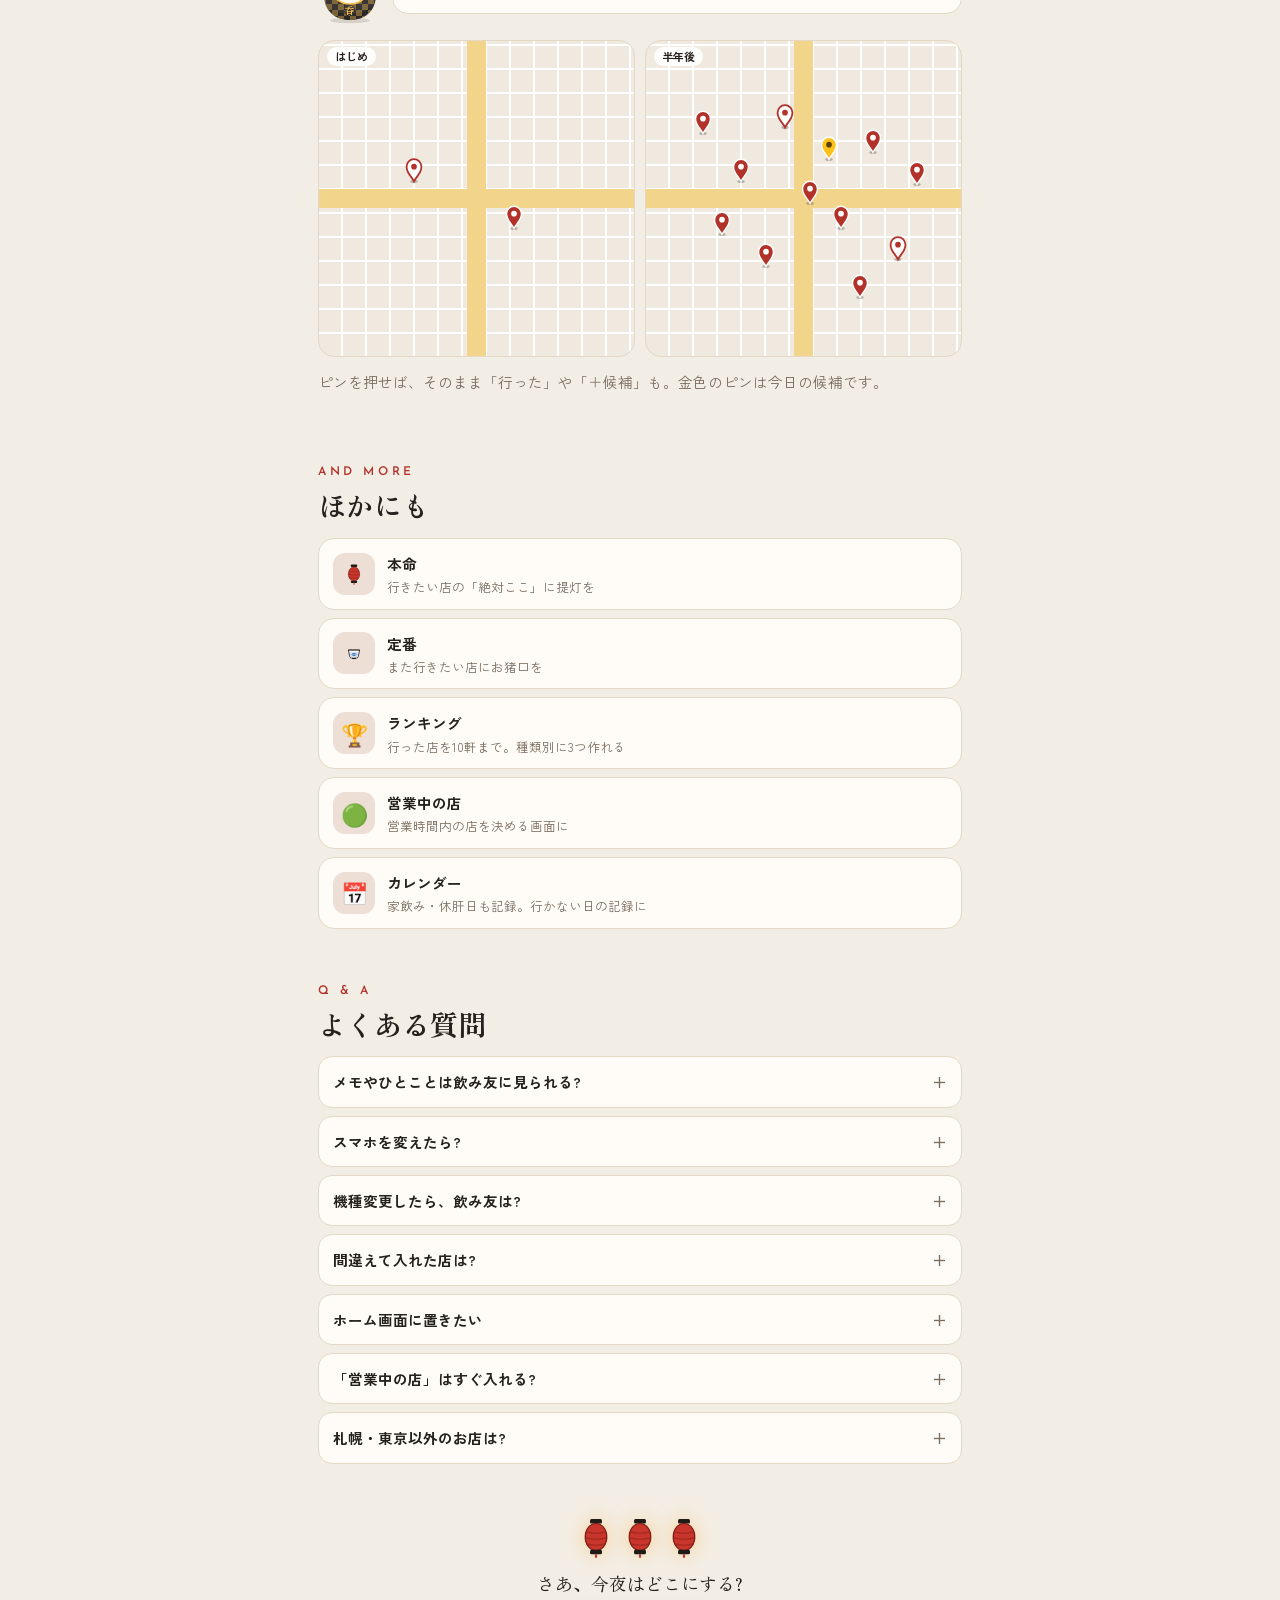
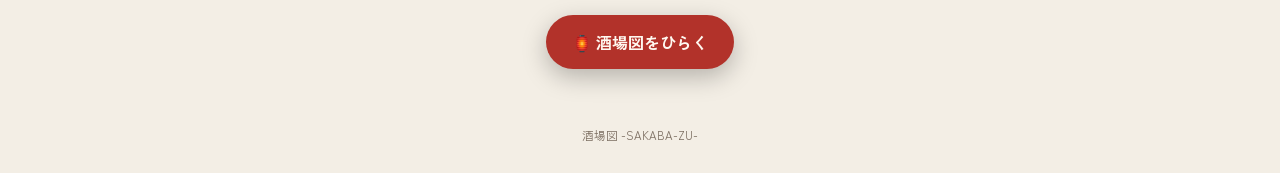
==== commit 1352a575: "使い方: よくある質問の重複を削除 Co-Authored-By: Claude Sonnet 5.5 <noreply@anthropic.com>" ====
--- a/guide.html
+++ b/guide.html
@@ -503,7 +503,6 @@
     <span class="kicker">Q &amp; A</span>
     <h2>よくある質問</h2>
     <details><summary>メモやひとことは飲み友に見られる?</summary><p>見られません。飲み友に見えるのは、店の基本情報・星・本命・定番・今日の候補だけです。</p></details>
-    <details><summary>メモやひとことは飲み友に見られる?</summary><p>見られません。飲み友に見えるのは、店の基本情報・星・本命・定番・今日の候補だけです。</p></details>
     <details><summary>スマホを変えたら?</summary><p>記録はその端末に結びついています。右上のアイコン →「あなた」→「バックアップを保存」でファイルにしておき、新しい端末で「バックアップから戻す」。<span class="mk">店・星・メモ・来店記録・ランキング</span>が戻ります。</p></details>
     <details><summary>機種変更したら、飲み友は?</summary><p>バックアップから戻すと、飲み友全員に<span class="mk">もう一度申請が届きます</span>。相手が承認すれば、つながり直します。以前から飲み友だった人は、コードがバックアップに入っていないことがあります。その場合は、相手のコードをもう一度入れてください。</p></details>
     <details><summary>間違えて入れた店は?</summary><p>「行きたい」のリストで、お店を左にスワイプすると外せます。「行った」の店は右にスワイプで「行きたい」に戻せます。外したあとも、すぐ「元に戻す」で取り消せます。</p></details>
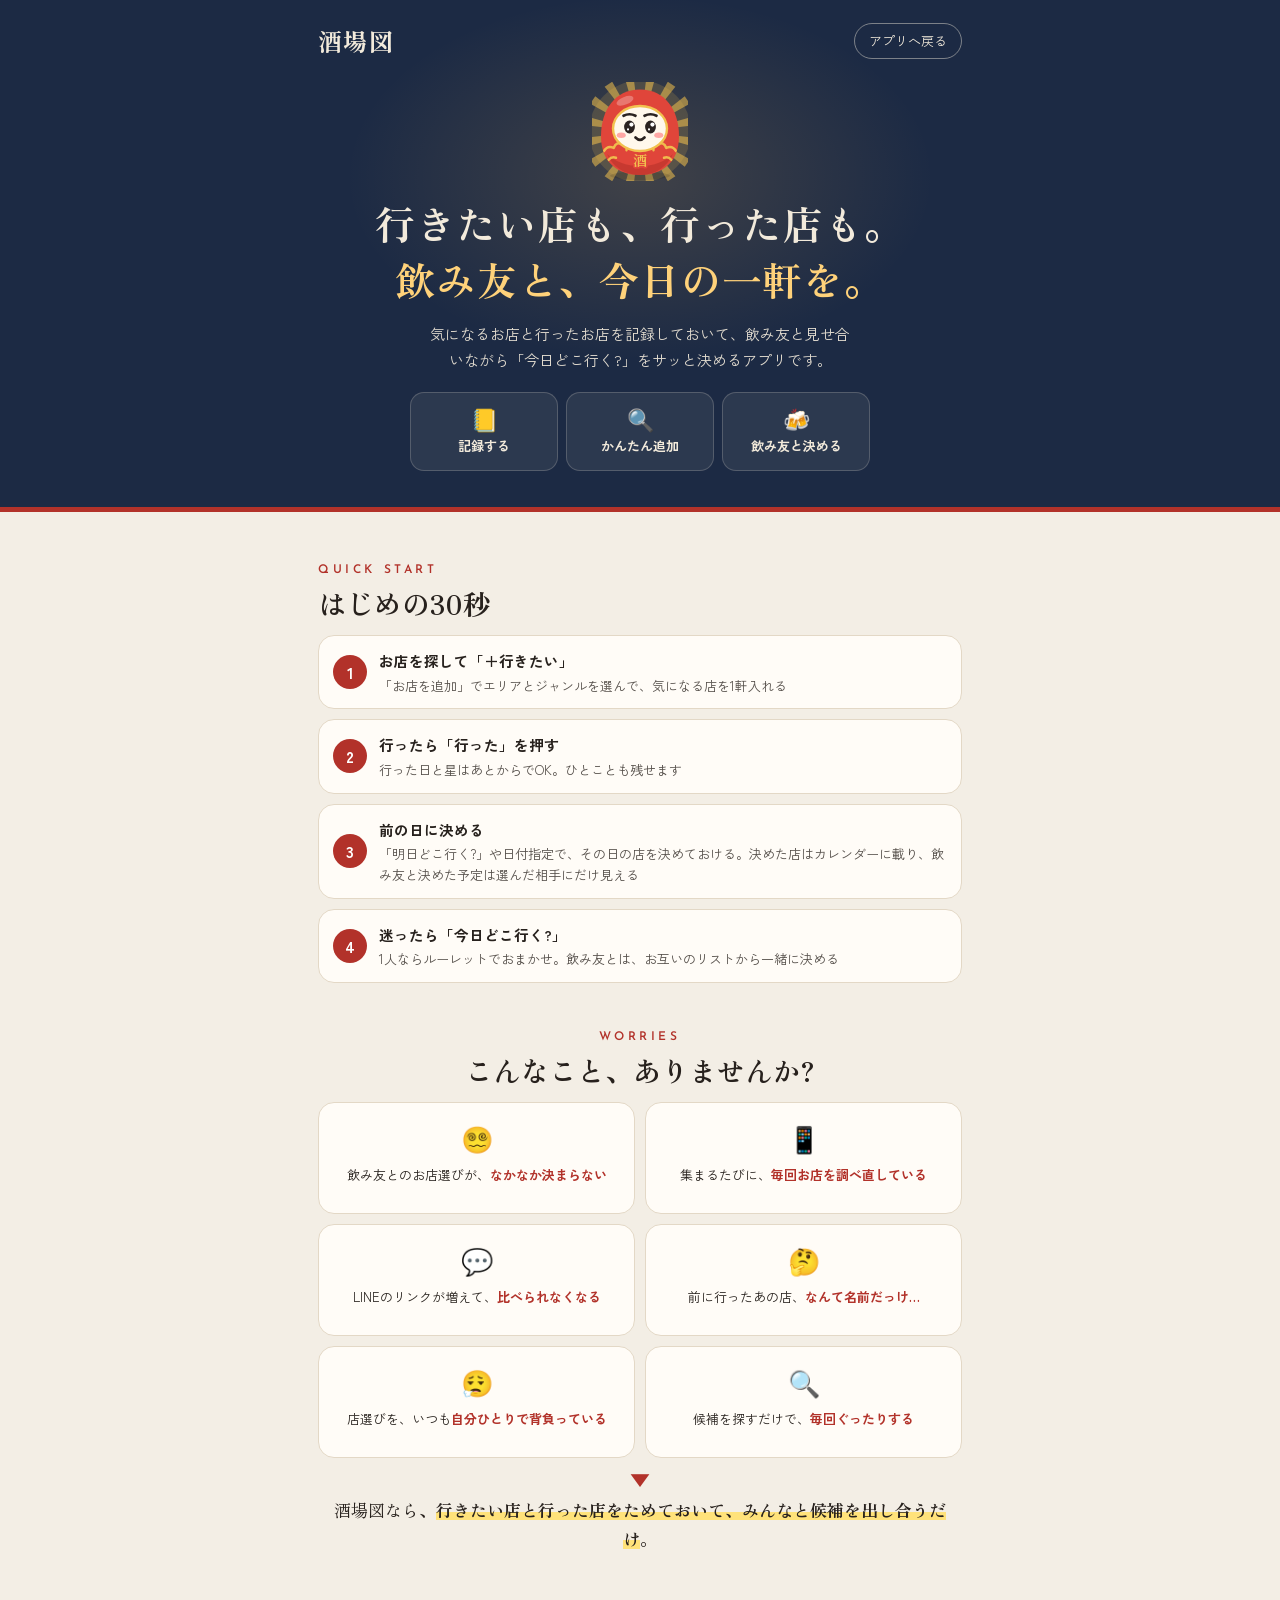
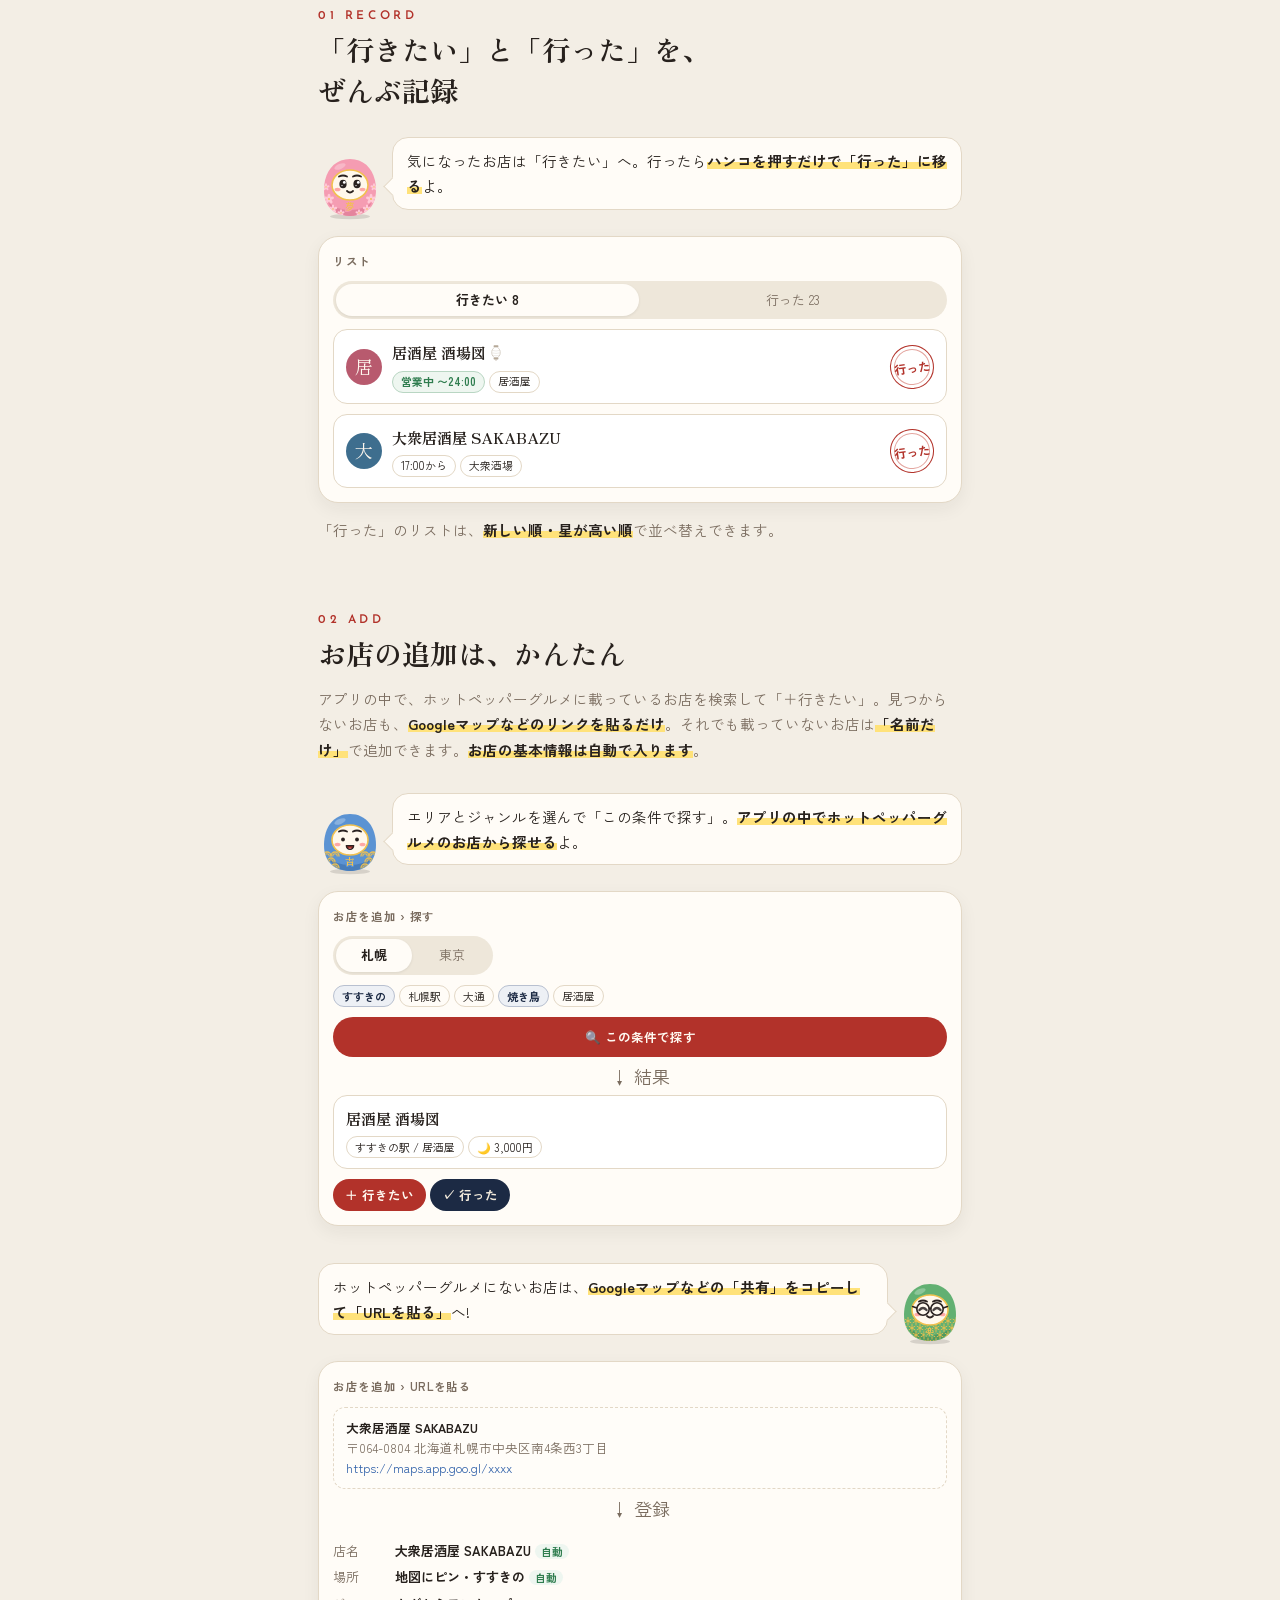
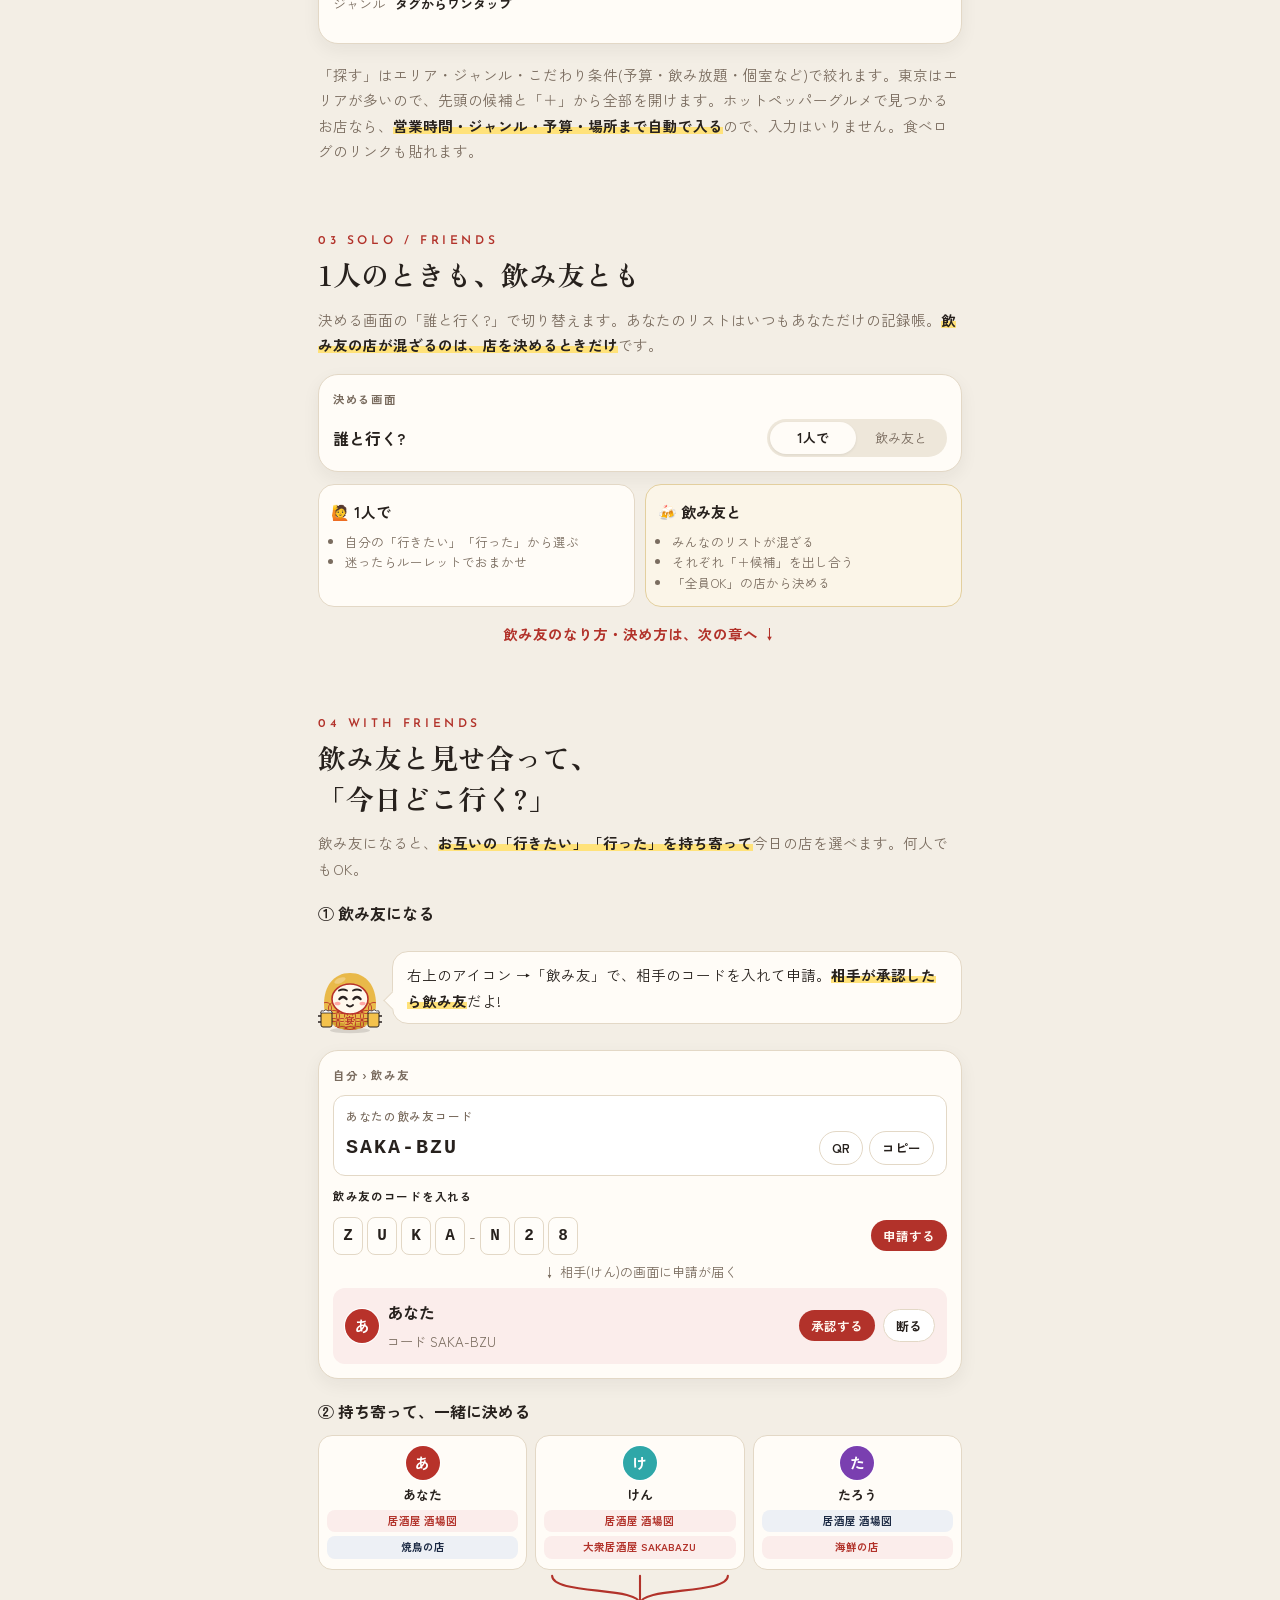
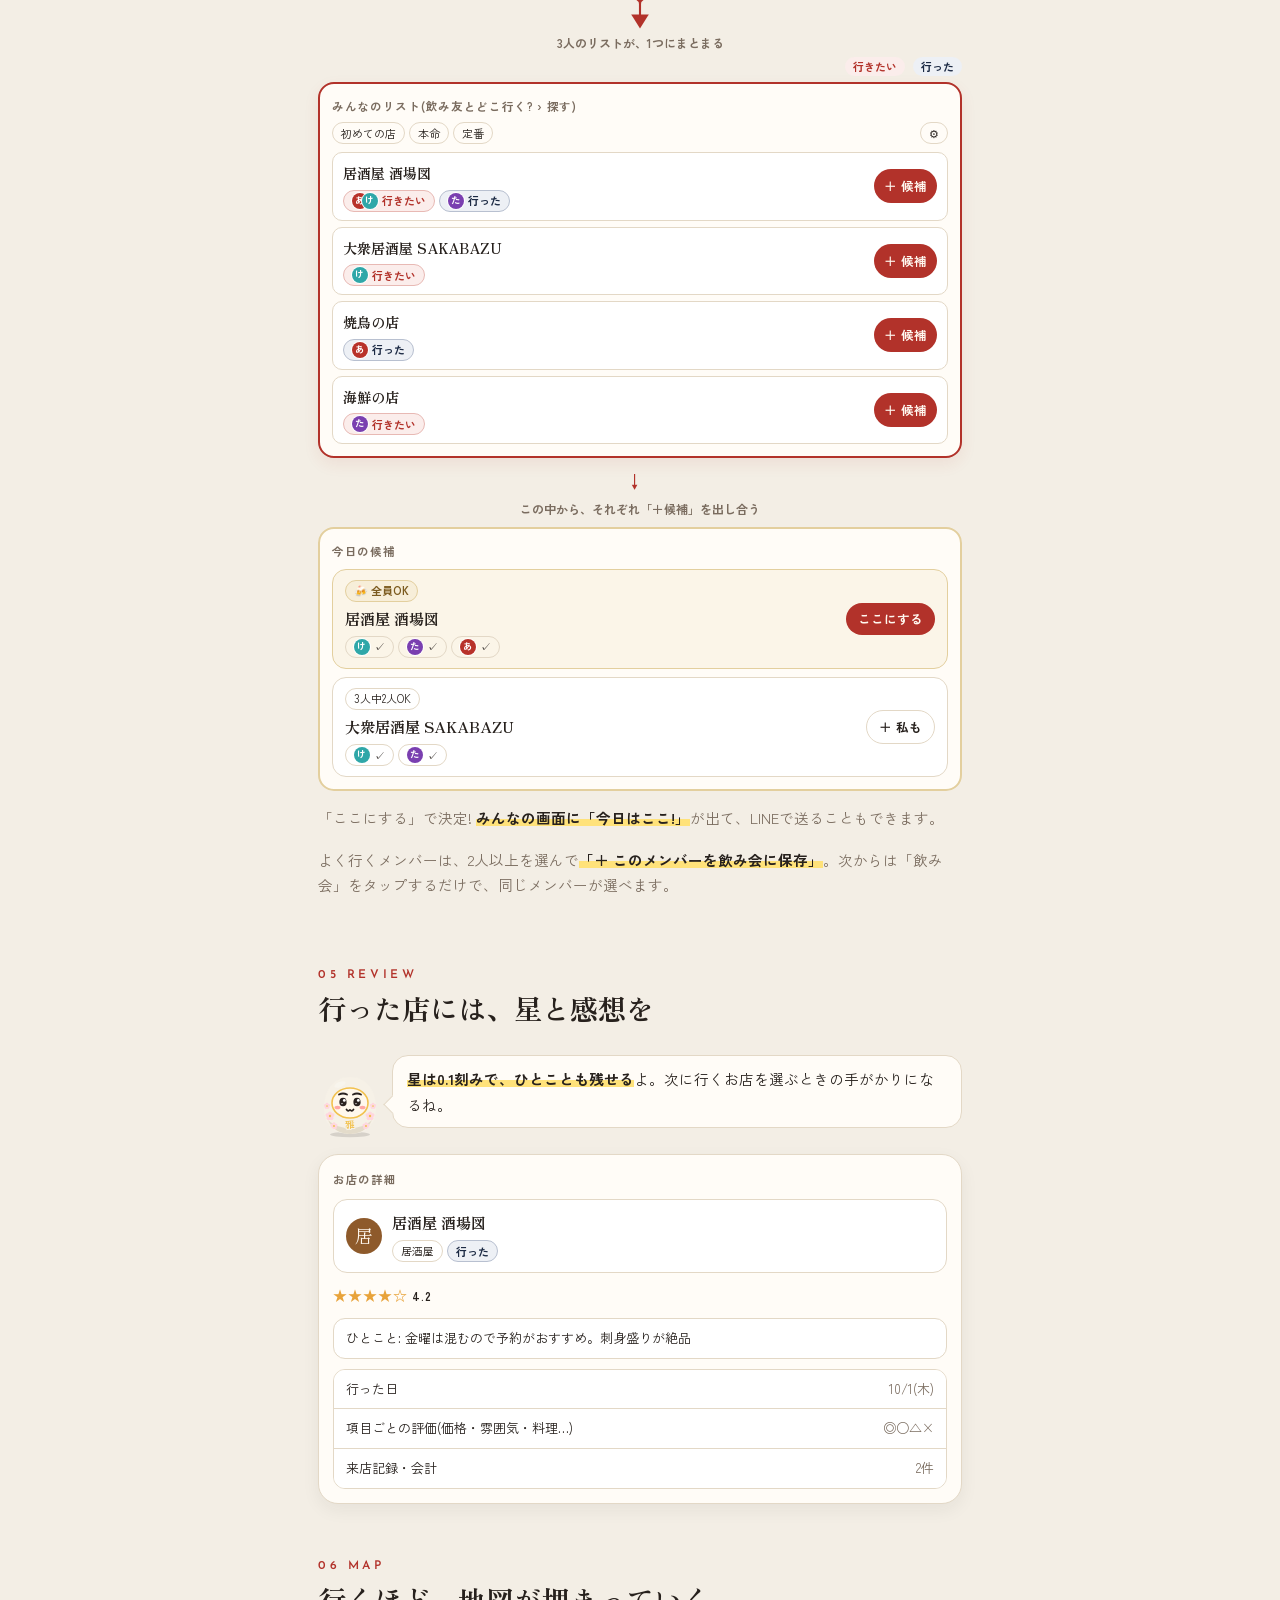
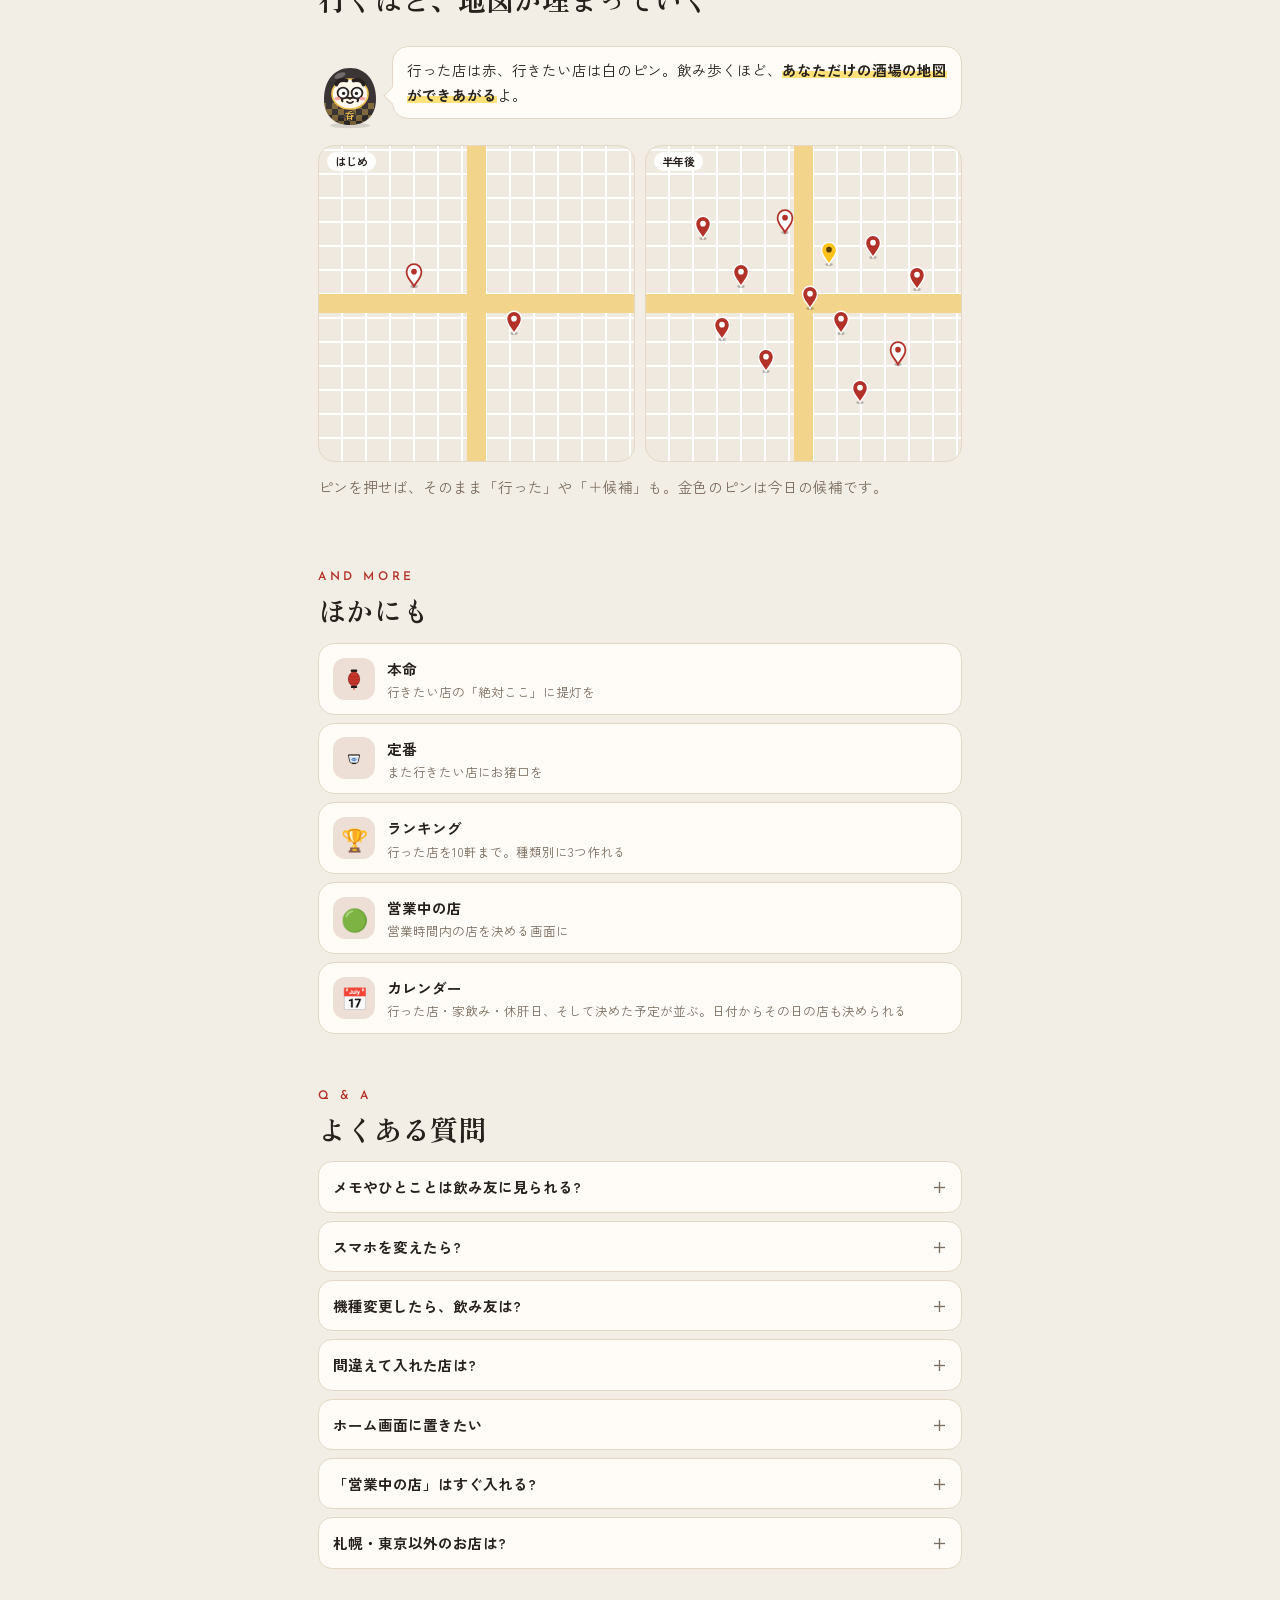
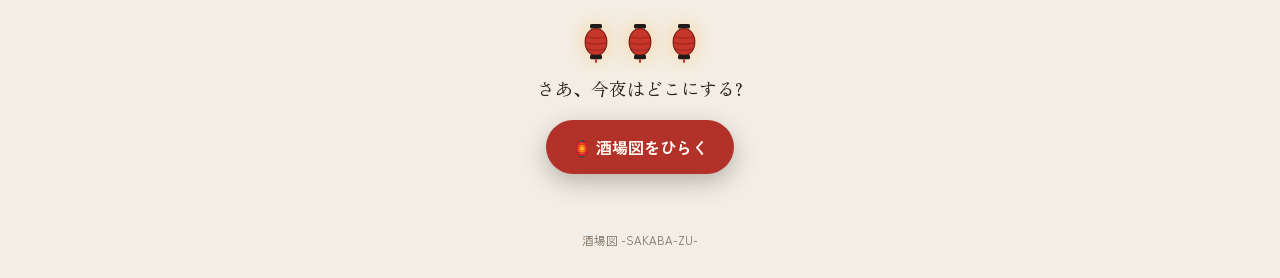
==== commit fafaad9b: "カレンダーから日付を指定して決める、行った?の確認を1週間に延長、日付判定を統一、予定マスのクラス衝突を修正、ガイド更新、日付ピッカー中は再描画を止める Co-Authored-By: Claude " ====
--- a/guide.html
+++ b/guide.html
@@ -226,6 +226,7 @@
     <ol class="steps">
       <li><b>お店を探して「＋行きたい」</b><span>「お店を追加」でエリアとジャンルを選んで、気になる店を1軒入れる</span></li>
       <li><b>行ったら「行った」を押す</b><span>行った日と星はあとからでOK。ひとことも残せます</span></li>
+      <li><b>前の日に決める</b><span>「明日どこ行く?」や日付指定で、その日の店を決めておける。決めた店はカレンダーに載り、飲み友と決めた予定は選んだ相手にだけ見える</span></li>
       <li><b>迷ったら「今日どこ行く?」</b><span>1人ならルーレットでおまかせ。飲み友とは、お互いのリストから一緒に決める</span></li>
     </ol>
   </section>
@@ -270,7 +271,7 @@
   </svg></span><p class="bub">気になったお店は「行きたい」へ。行ったら<span class="mk">ハンコを押すだけで「行った」に移る</span>よ。</p></div>
     <div class="mock">
       <span class="mock-t">リスト</span>
-      <div class="seg"><span class="on">行きたい 8</span><span>行った 23</span><span>カレンダー</span></div>
+      <div class="seg"><span class="on">行きたい 8</span><span>行った 23</span></div>
       <div class="shop"><span class="crest" style="background:#B85A6E">居</span><div class="mid"><span class="nm">居酒屋 酒場図 <span class="lan-off"><svg class="lan" viewBox="0 0 20 28" aria-hidden="true"><rect class="lan-cap" x="6" y="2" width="8" height="3" rx="1"/><ellipse class="lan-body" cx="10" cy="14" rx="7.2" ry="9"/><path class="lan-rib" d="M3.6 10.5Q10 12.5 16.4 10.5M3 14.5Q10 16.5 17 14.5M3.6 18.5Q10 20.5 16.4 18.5"/><rect class="lan-cap" x="6" y="22.5" width="8" height="3" rx="1"/><path class="lan-tas" d="M10 25.5v2.3"/></svg></span></span><div class="pills"><span class="p open">営業中 〜24:00</span><span class="p">居酒屋</span></div></div><span class="stamp">行った</span></div>
       <div class="shop"><span class="crest" style="background:#3E6E8E">大</span><div class="mid"><span class="nm">大衆居酒屋 SAKABAZU</span><div class="pills"><span class="p">17:00から</span><span class="p">大衆酒場</span></div></div><span class="stamp">行った</span></div>
     </div>
@@ -495,7 +496,7 @@
       <div class="mo"><i><svg class="choko" viewBox="0 0 24 22" aria-hidden="true"><path class="ck-body" d="M3.5 6.5h17l-2.3 10.2a2.4 2.4 0 0 1-2.3 1.8H8.1a2.4 2.4 0 0 1-2.3-1.8z"/><path class="ck-sake" d="M5.3 9.6h13.4l-1.6 6.6a1.5 1.5 0 0 1-1.4 1.1H8.3a1.5 1.5 0 0 1-1.4-1.1z"/><ellipse class="ck-ring" cx="12" cy="13.2" rx="3.1" ry="1.5"/><ellipse class="ck-dot" cx="12" cy="13.2" rx="1.2" ry=".55"/><path class="ck-foot" d="M9 18.5h6v1.6H9z"/><path class="ck-rim" d="M3.5 6.5h17"/></svg></i><b>定番</b><span>また行きたい店にお猪口を</span></div>
       <div class="mo"><i>🏆</i><b>ランキング</b><span>行った店を10軒まで。種類別に3つ作れる</span></div>
       <div class="mo"><i>🟢</i><b>営業中の店</b><span>営業時間内の店を決める画面に</span></div>
-      <div class="mo"><i>📅</i><b>カレンダー</b><span>家飲み・休肝日も記録。行かない日の記録に</span></div>
+      <div class="mo"><i>📅</i><b>カレンダー</b><span>行った店・家飲み・休肝日、そして決めた予定が並ぶ。日付からその日の店も決められる</span></div>
     </div>
   </section>
 
@@ -503,7 +504,7 @@
     <span class="kicker">Q &amp; A</span>
     <h2>よくある質問</h2>
     <details><summary>メモやひとことは飲み友に見られる?</summary><p>見られません。飲み友に見えるのは、店の基本情報・星・本命・定番・今日の候補だけです。</p></details>
-    <details><summary>スマホを変えたら?</summary><p>記録はその端末に結びついています。右上のアイコン →「あなた」→「バックアップを保存」でファイルにしておき、新しい端末で「バックアップから戻す」。<span class="mk">店・星・メモ・来店記録・ランキング</span>が戻ります。</p></details>
+    <details><summary>スマホを変えたら?</summary><p>記録はその端末に結びついています。右上のアイコン →「あなた」→「バックアップを保存」でファイルにしておき、新しい端末で「バックアップから戻す」。<span class="mk">店・星・メモ・来店記録・ランキング・名前とアイコン</span>が戻ります。</p></details>
     <details><summary>機種変更したら、飲み友は?</summary><p>バックアップから戻すと、飲み友全員に<span class="mk">もう一度申請が届きます</span>。相手が承認すれば、つながり直します。以前から飲み友だった人は、コードがバックアップに入っていないことがあります。その場合は、相手のコードをもう一度入れてください。</p></details>
     <details><summary>間違えて入れた店は?</summary><p>「行きたい」のリストで、お店を左にスワイプすると外せます。「行った」の店は右にスワイプで「行きたい」に戻せます。外したあとも、すぐ「元に戻す」で取り消せます。</p></details>
     <details><summary>ホーム画面に置きたい</summary><p>iPhoneはSafariの共有ボタン →「ホーム画面に追加」、Androidは「︙」→「ホーム画面に追加」。</p></details>
